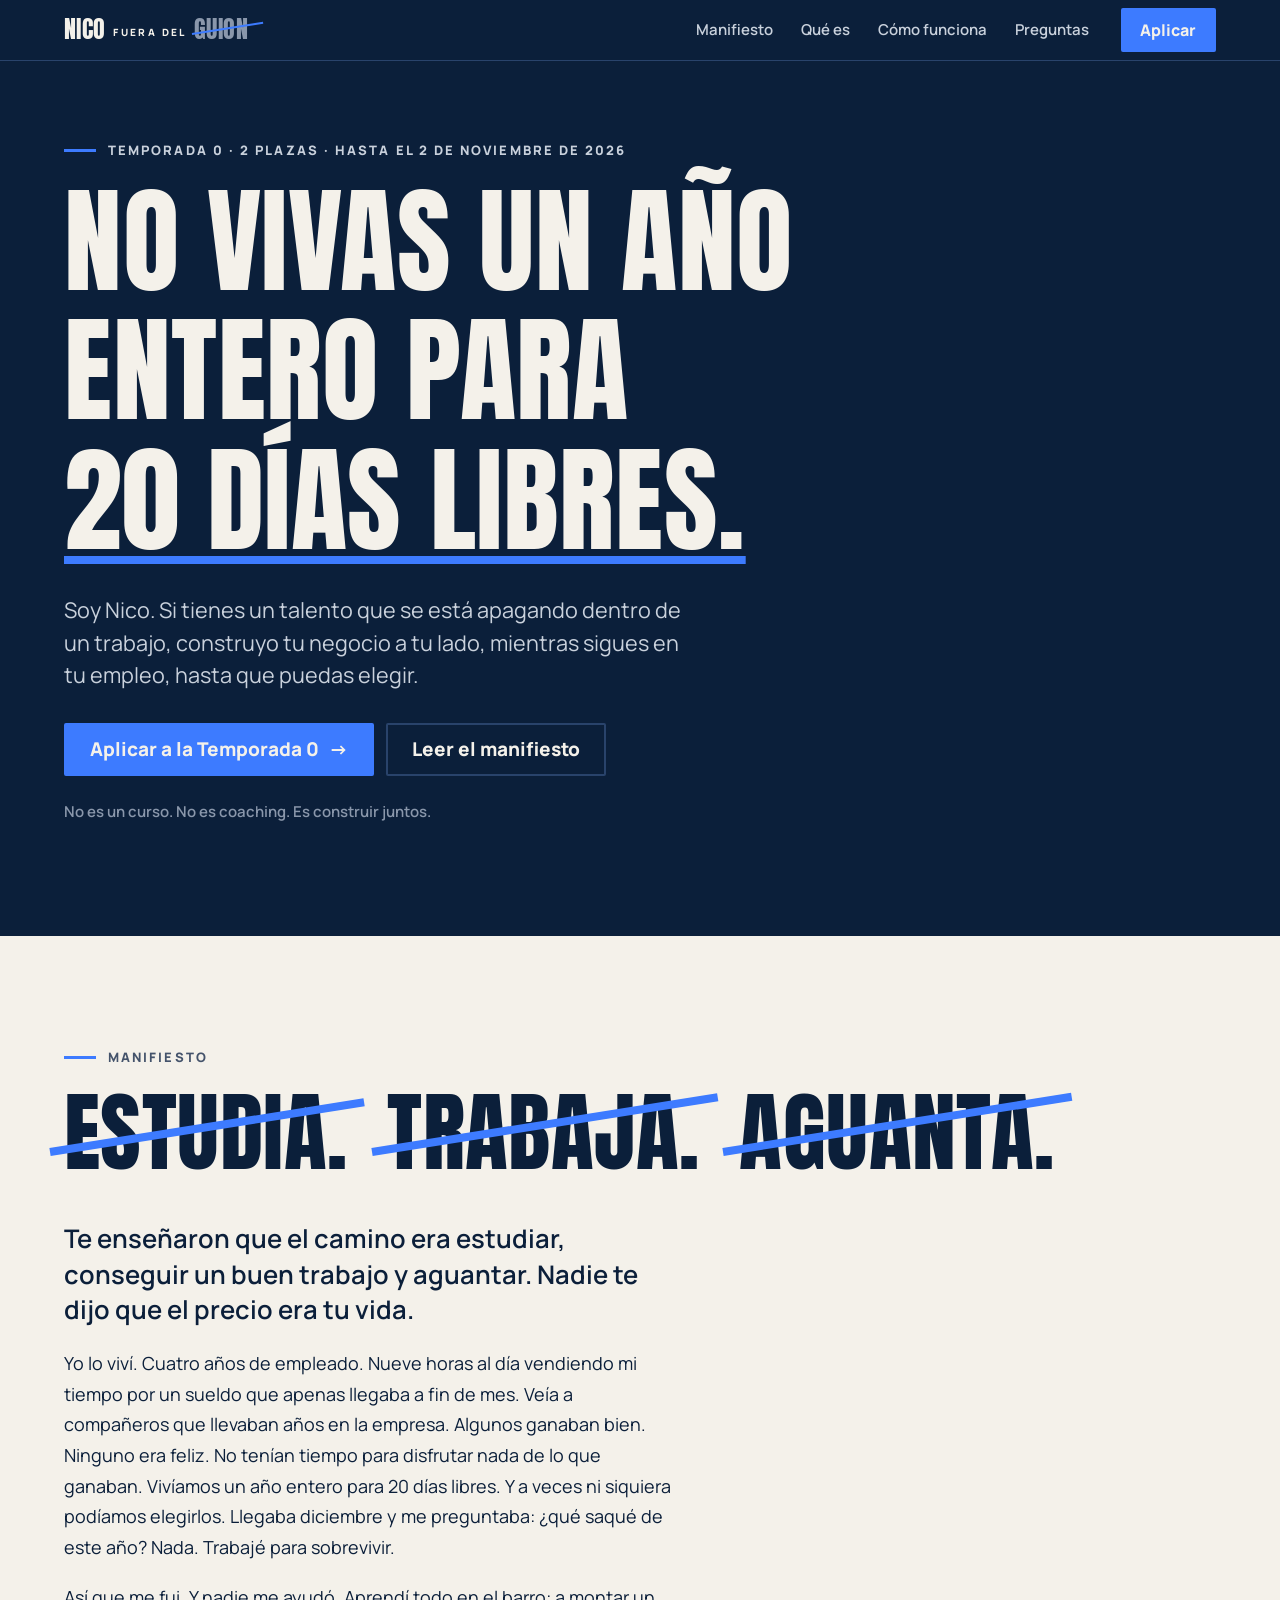
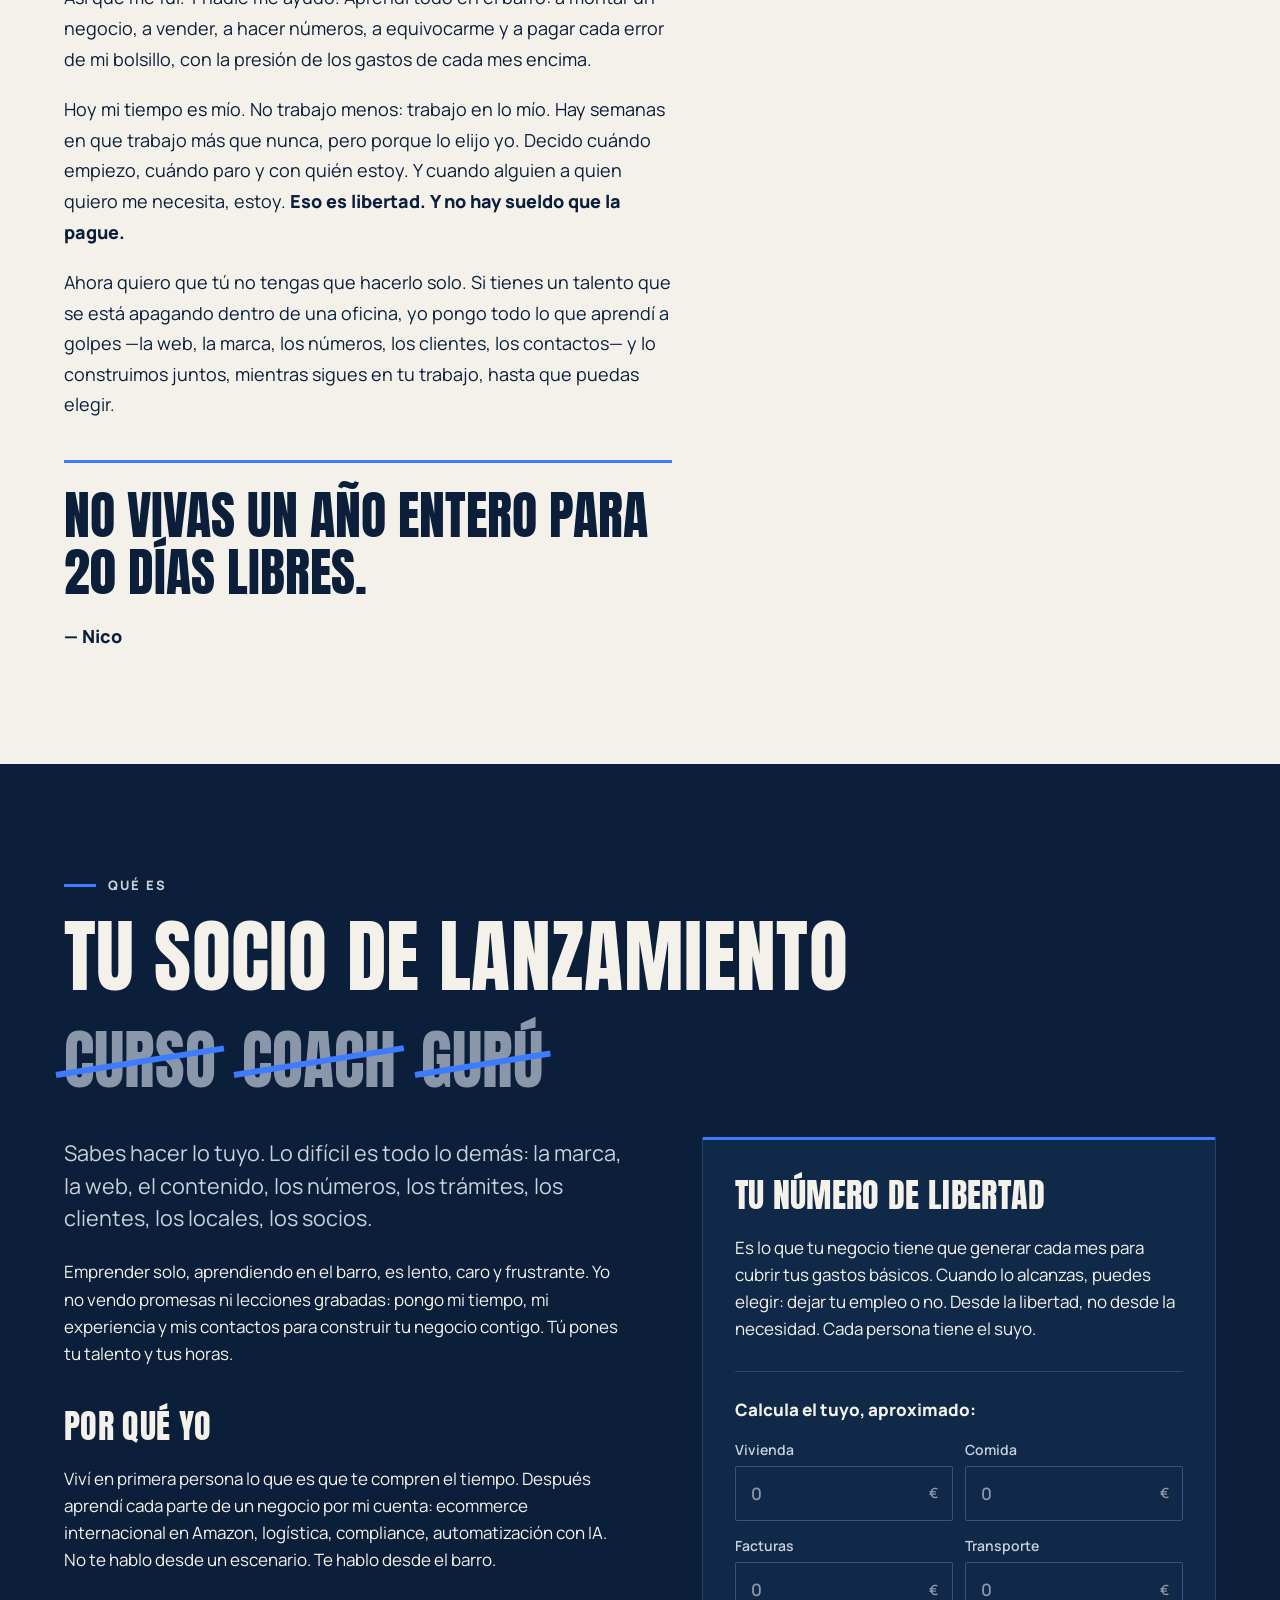
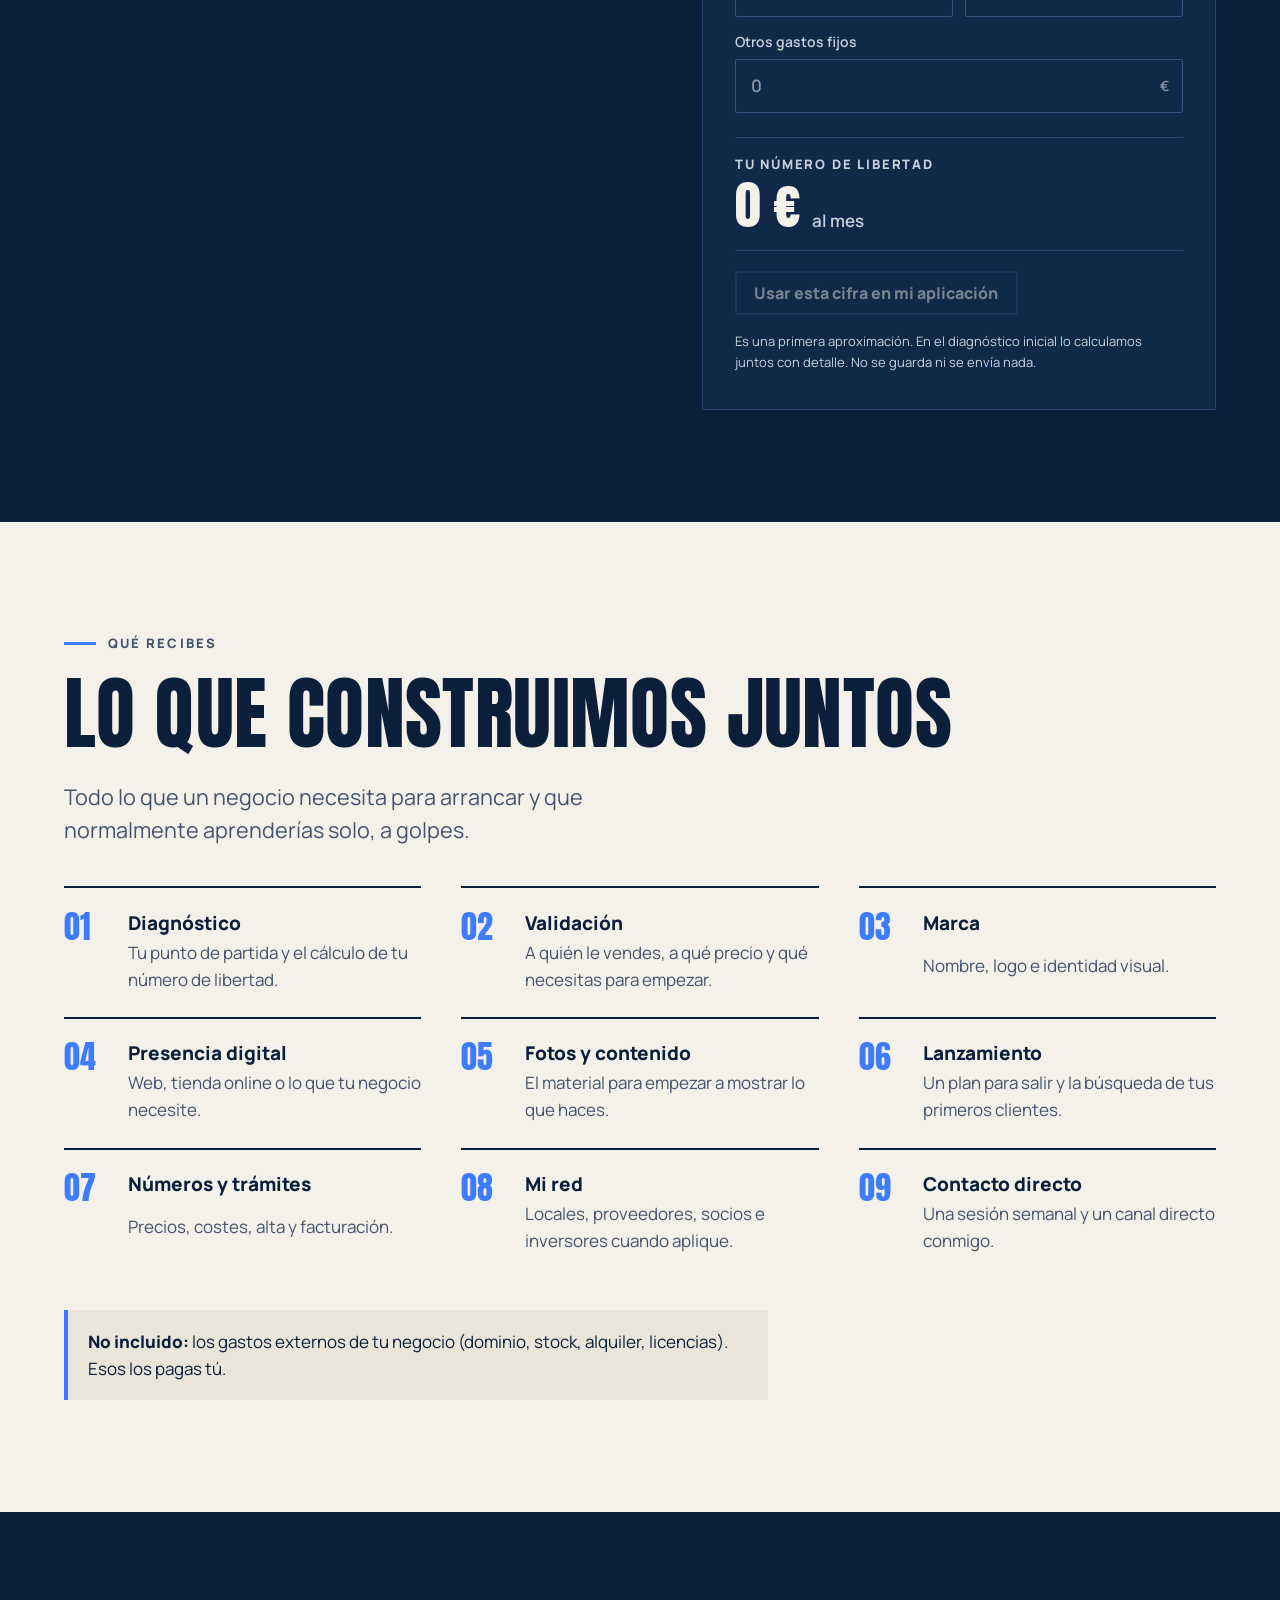
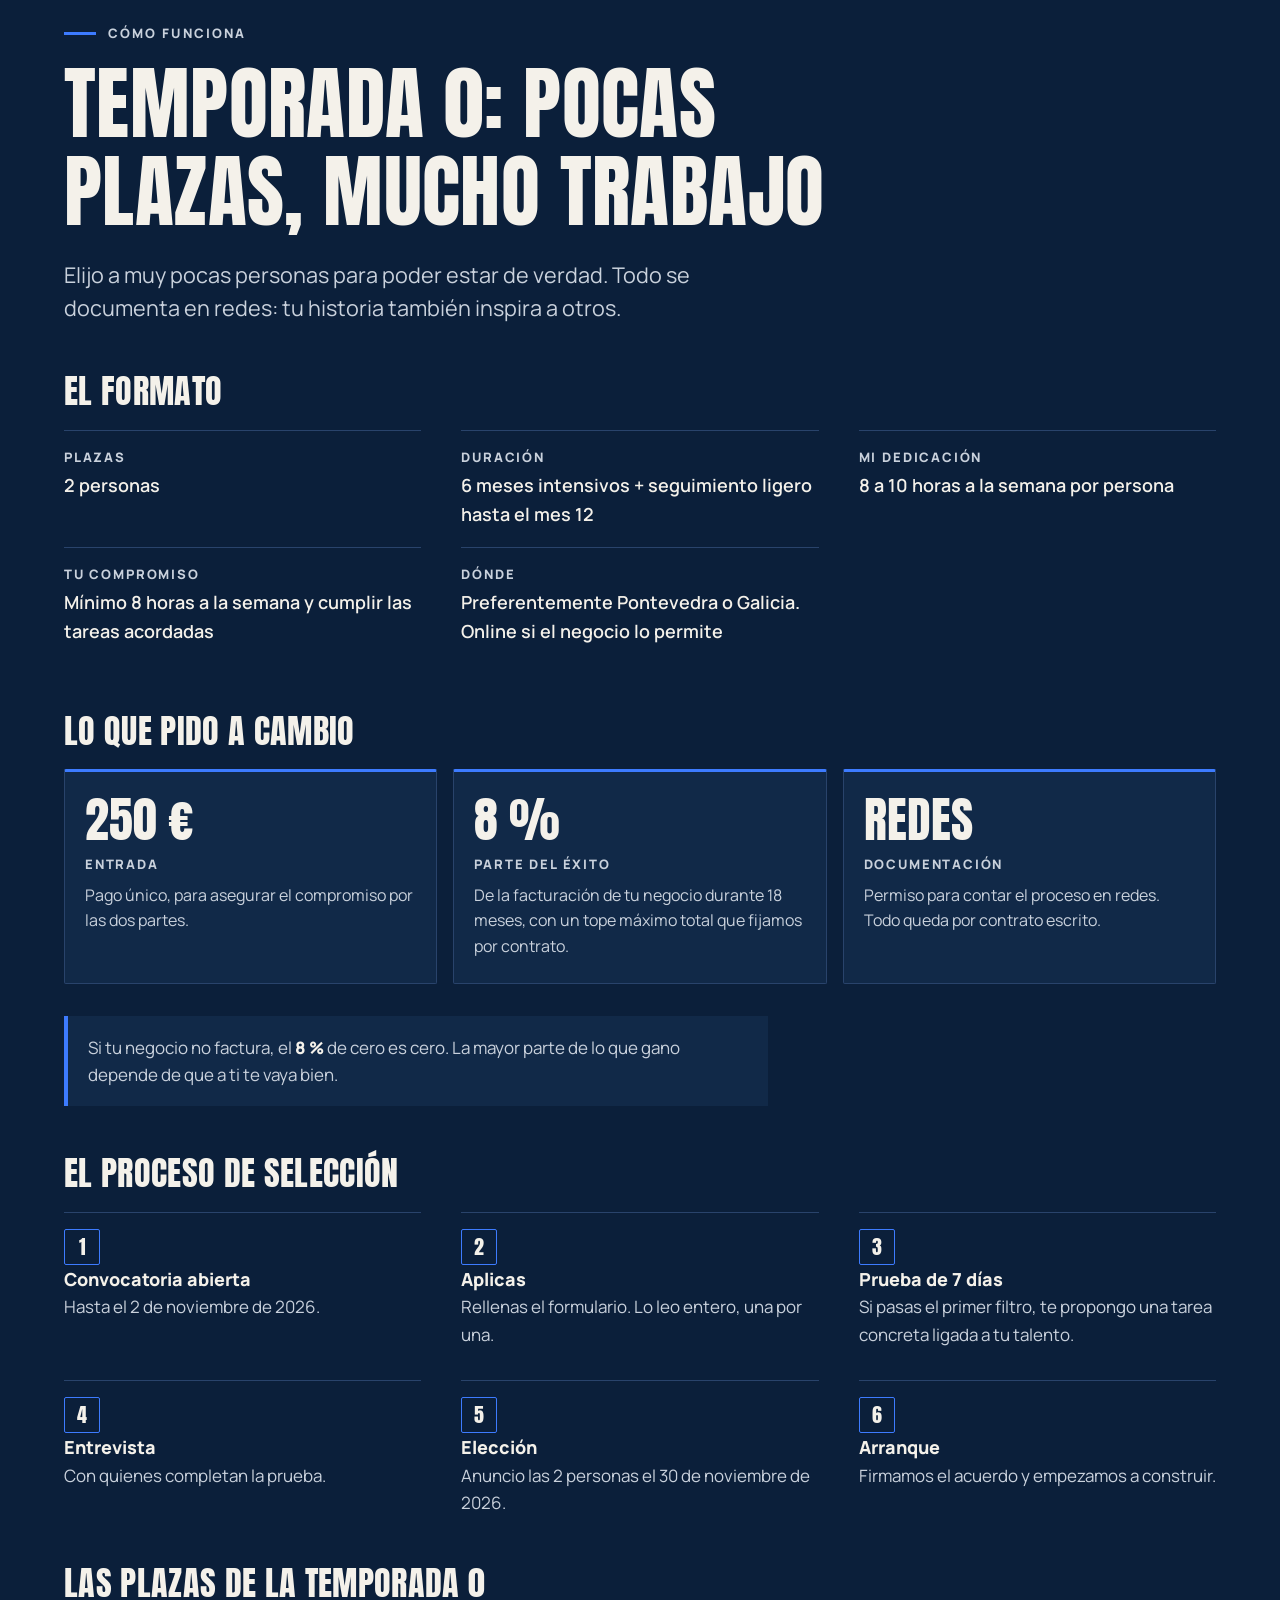
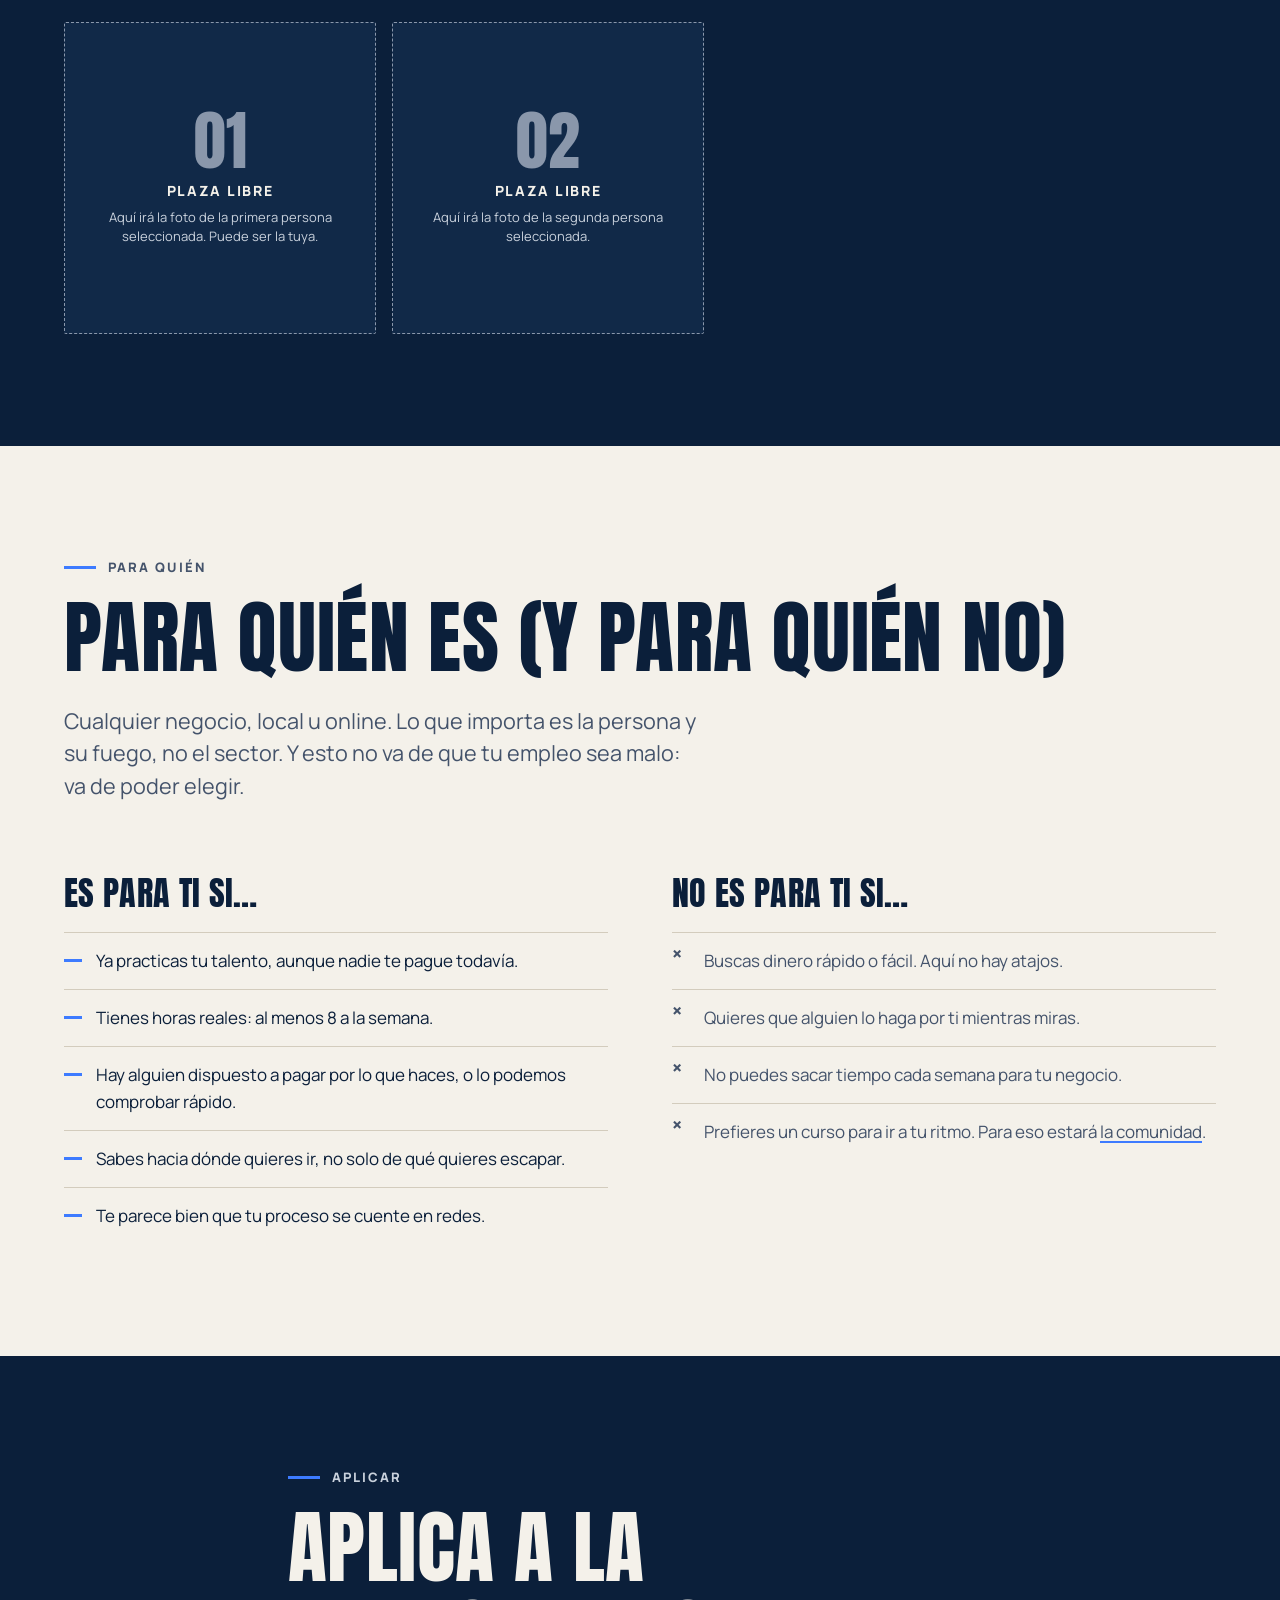
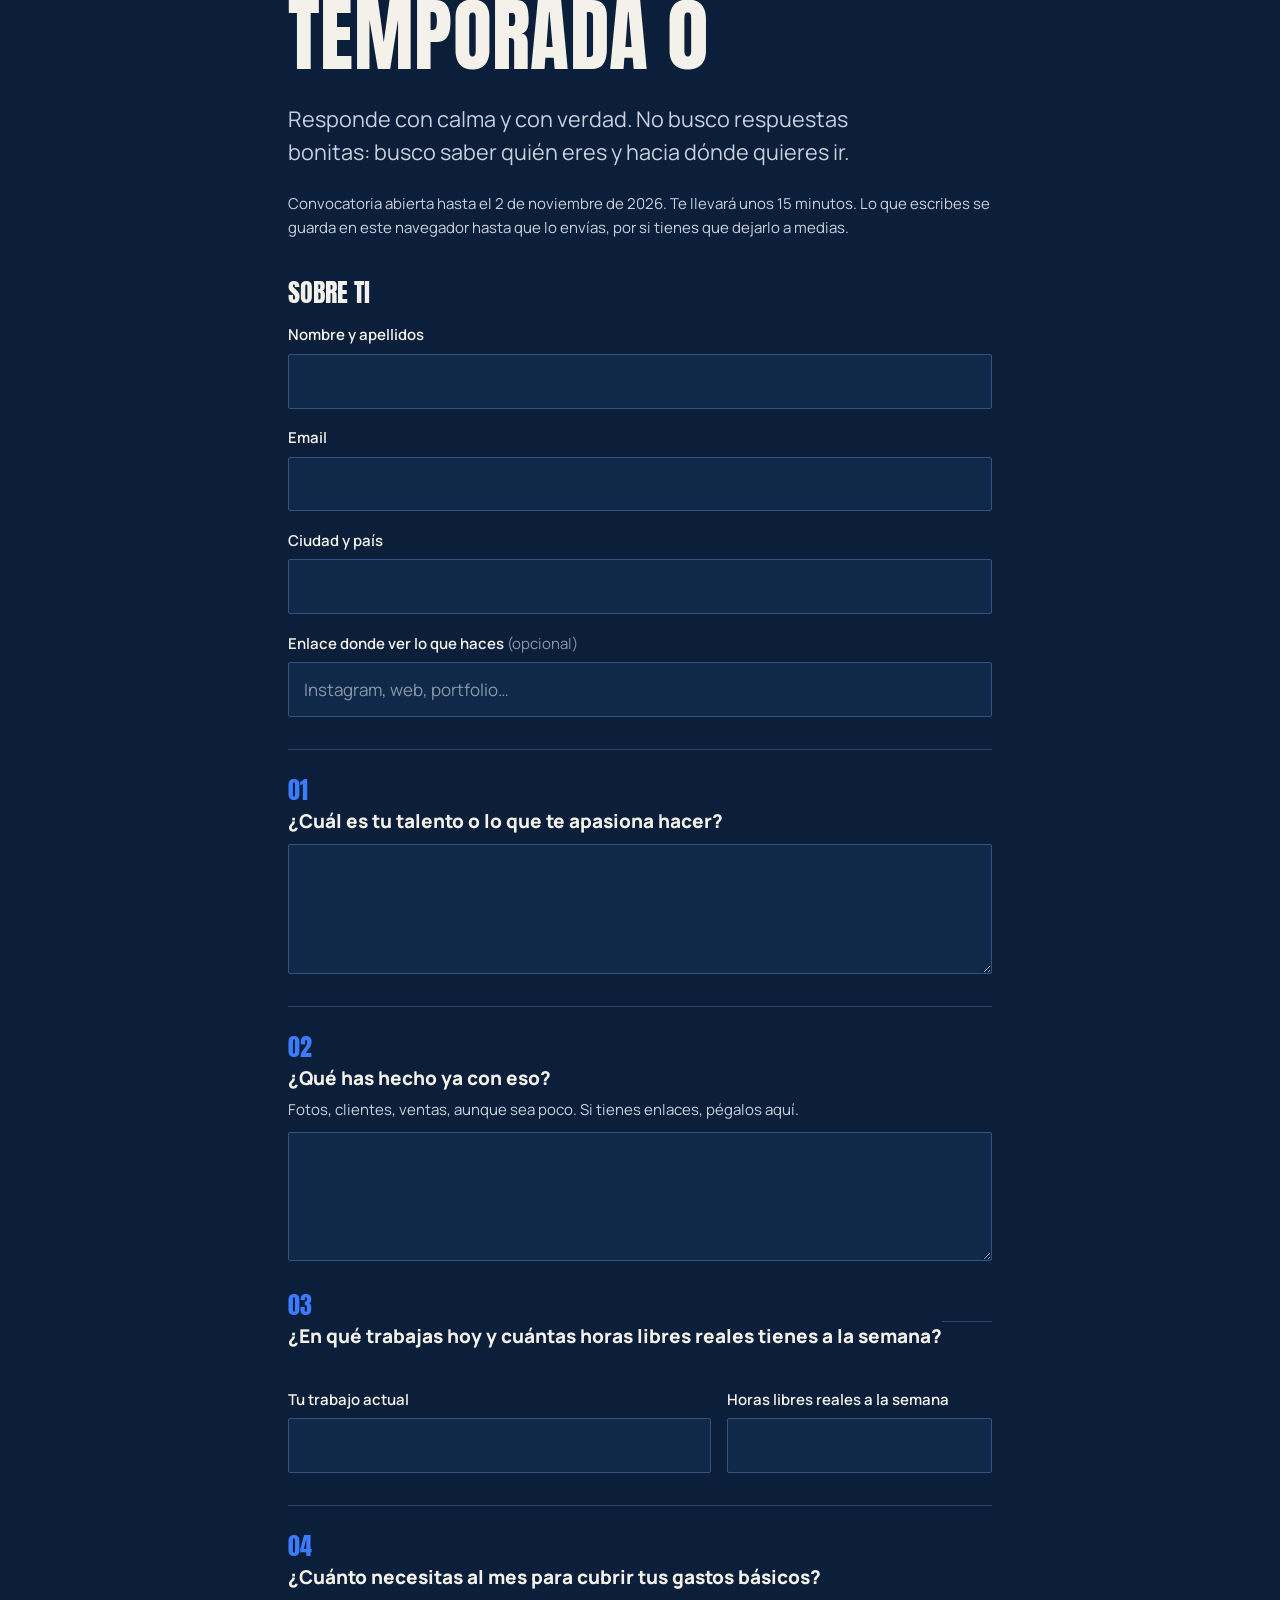
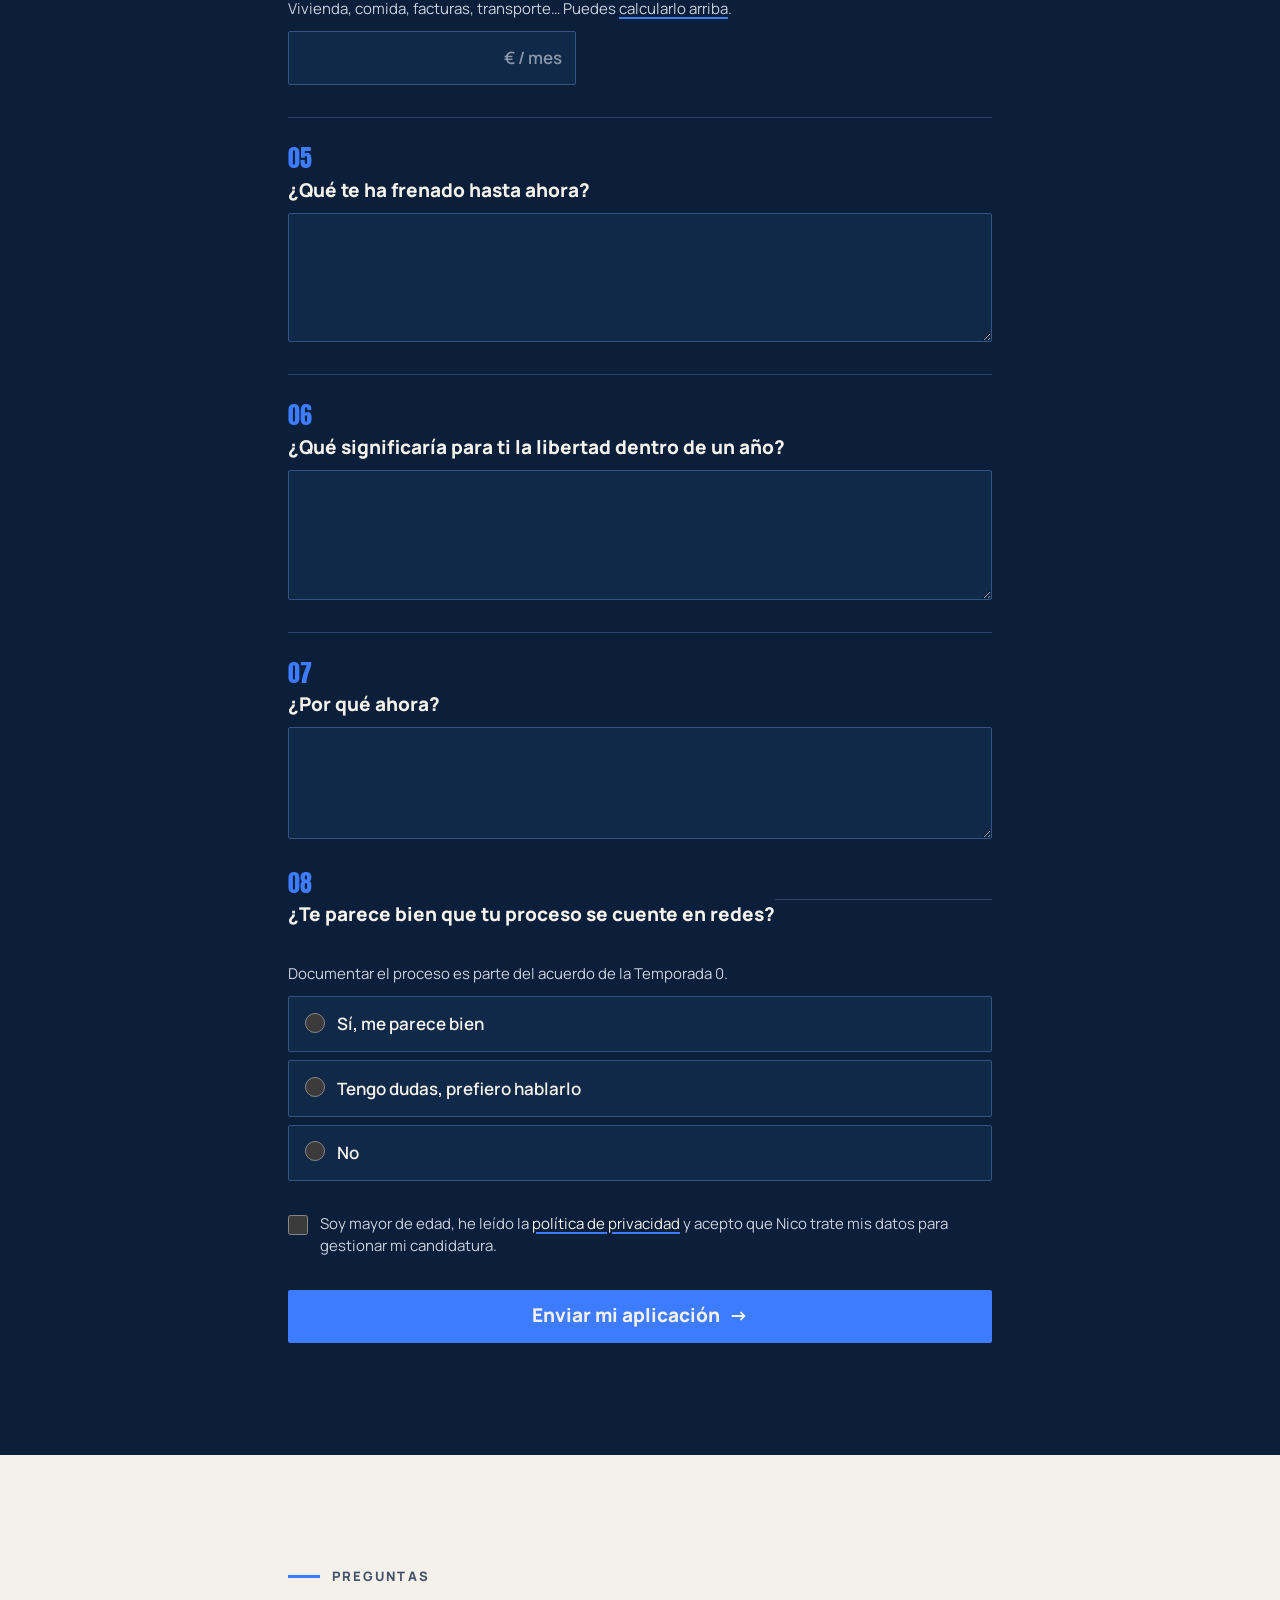
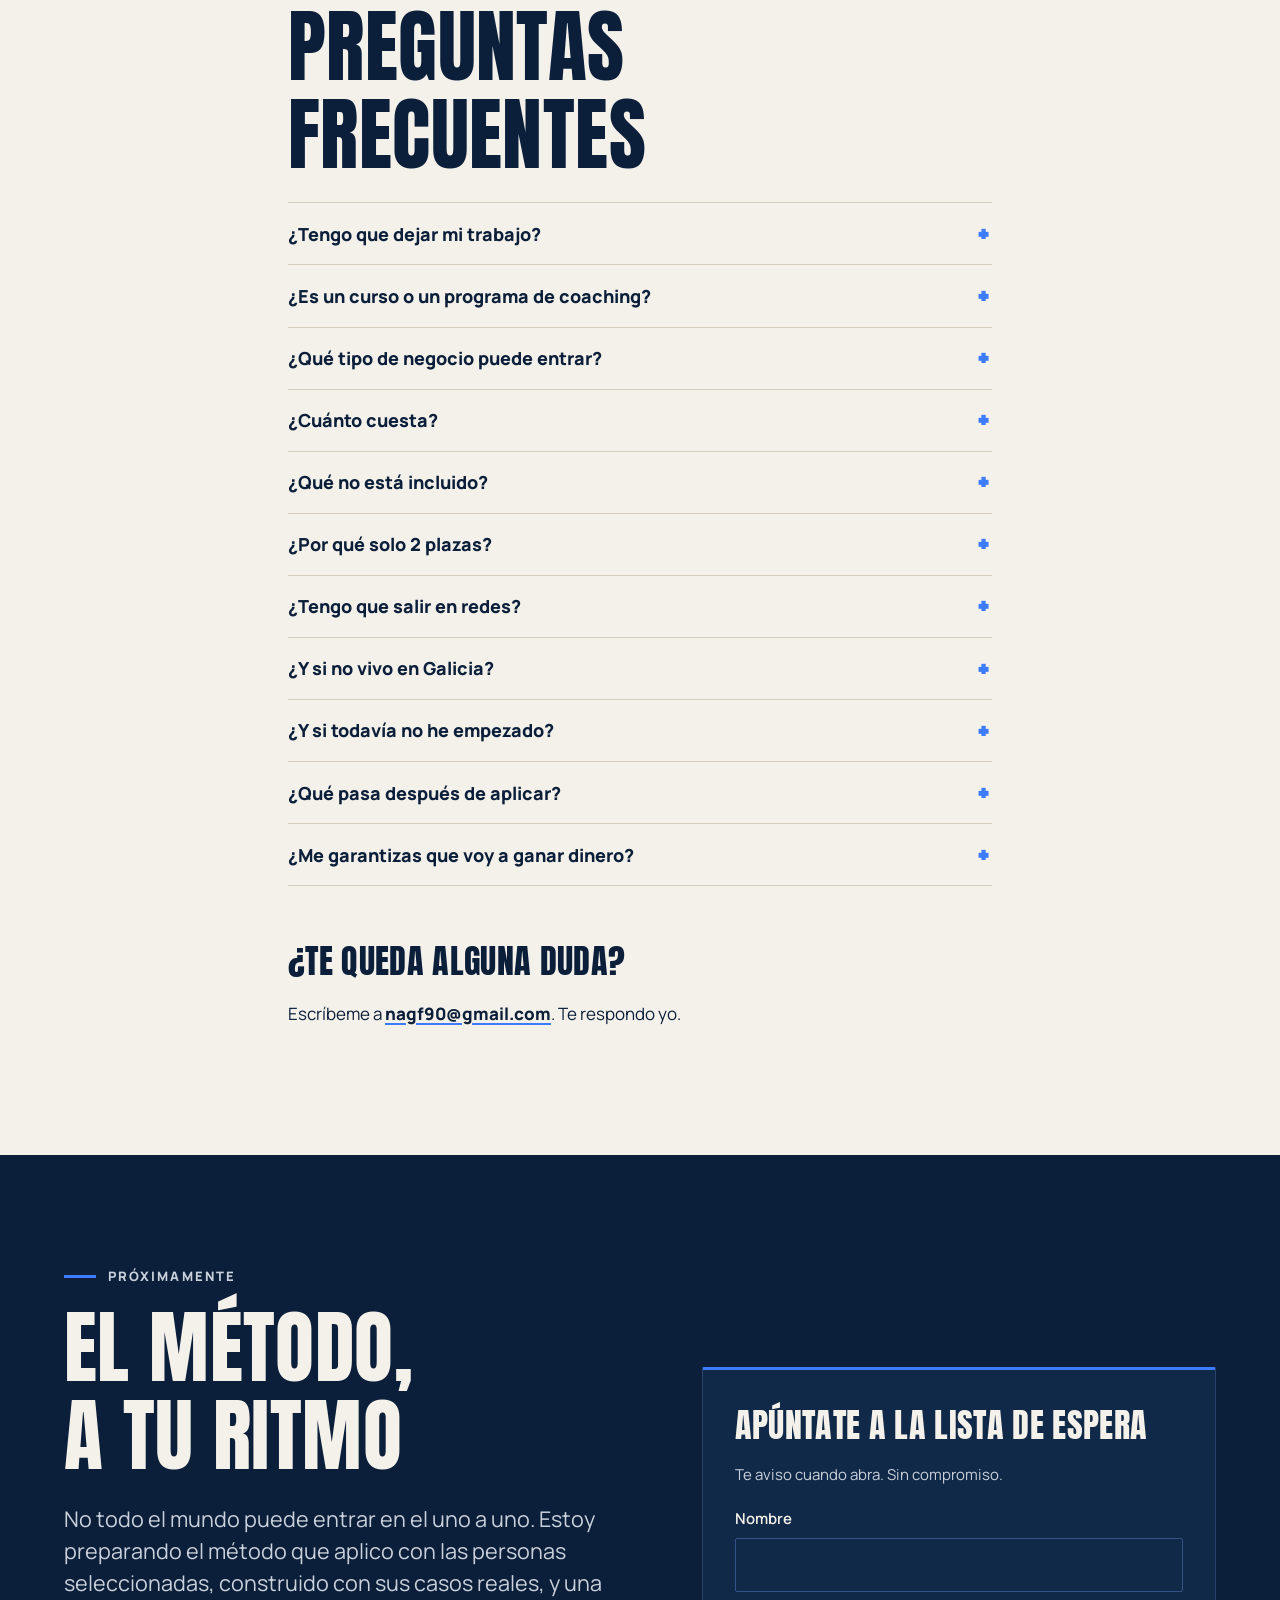
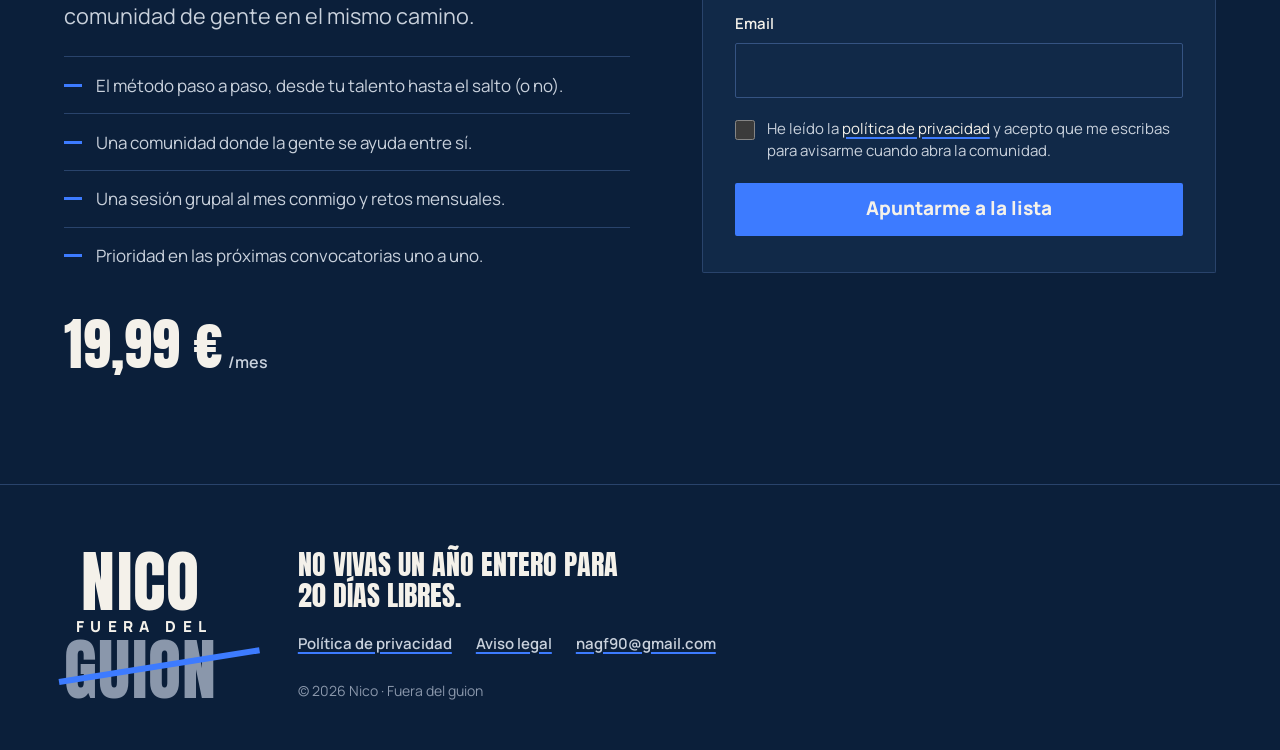
==== index.html @ 99eb14e3 "Landing de Nico · Fuera del guion (Temporada 0) Página única con manifiesto, convocatoria, formulari" ====
<!doctype html>
<html lang="es">
<head>
  <meta charset="utf-8">
  <meta name="viewport" content="width=device-width, initial-scale=1">
  <title>Nico · Fuera del guion — No vivas un año entero para 20 días libres</title>
  <meta name="description" content="Nico es el socio de lanzamiento de personas con talento atrapadas en un empleo: construye su negocio a su lado hasta que alcanzan su número de libertad. Temporada 0: convocatoria abierta.">
  <meta name="theme-color" content="#0B1F3A">

  <!-- Vista previa al compartir en redes. Cuando tengas una imagen (1200×630), súbela a img/ y descomenta la línea og:image. -->
  <meta property="og:type" content="website">
  <meta property="og:title" content="Nico · Fuera del guion">
  <meta property="og:description" content="No vivas un año entero para 20 días libres. Temporada 0: 2 plazas para construir tu negocio a mi lado.">
  <!-- <meta property="og:image" content="https://tudominio.com/img/compartir.jpg"> -->

  <link rel="icon" href="favicon.svg" type="image/svg+xml">
  <link rel="preconnect" href="https://fonts.googleapis.com">
  <link rel="preconnect" href="https://fonts.gstatic.com" crossorigin>
  <link href="https://fonts.googleapis.com/css2?family=Anton&family=Manrope:wght@400;600;800&display=swap" rel="stylesheet">
  <link rel="stylesheet" href="css/estilos.css">
  <script>document.documentElement.classList.add("js");</script>
</head>
<body>

<a class="saltar" href="#contenido">Saltar al contenido</a>

<!-- ================= CABECERA ================= -->
<header class="cabecera">
  <div class="contenedor cabecera__fila">
    <a href="#inicio" class="logo logo--linea" data-logo>
      <span class="logo__l1" data-cfg="logoLinea1" aria-hidden="true"></span>
      <span class="logo__l2" data-cfg="logoLinea2" aria-hidden="true"></span>
      <span class="logo__l3" aria-hidden="true"><span data-cfg="logoLinea3"></span></span>
    </a>
    <nav class="cabecera__nav" aria-label="Secciones">
      <a href="#manifiesto">Manifiesto</a>
      <a href="#que-es">Qué es</a>
      <a href="#como-funciona">Cómo funciona</a>
      <a href="#preguntas">Preguntas</a>
    </nav>
    <a class="boton boton--peque" href="#aplicar">Aplicar</a>
  </div>
</header>

<main id="contenido">

<!-- ================= 1 · PORTADA ================= -->
<section id="inicio" class="portada">
  <div class="contenedor portada__rejilla">
    <div class="portada__texto">
      <p class="etiqueta"><span data-cfg="temporada"></span> · <span data-cfg="plazas"></span> plazas · Hasta el <span data-cfg="fechaCierre"></span></p>
      <h1 class="portada__titulo">No vivas un año entero para <span class="subrayado">20 días libres.</span></h1>
      <p class="lead">Soy <span data-cfg="nombrePersona"></span>. Si tienes un talento que se está apagando dentro de un trabajo, construyo tu negocio a tu lado, mientras sigues en tu empleo, hasta que puedas elegir.</p>
      <div class="botones">
        <a class="boton" href="#aplicar"><span>Aplicar a la <span data-cfg="temporada"></span></span> <span aria-hidden="true">→</span></a>
        <a class="boton boton--secundario" href="#manifiesto">Leer el manifiesto</a>
      </div>
      <p class="portada__nota">No es un curso. No es coaching. Es construir juntos.</p>
    </div>

    <!-- HUECO FOTO: retrato de Nico. Ruta en config.js → retratoNico -->
    <figure class="hueco hueco--4x5 portada__foto" data-media="retratoNico" data-alt="Retrato de Nico">
      <div class="hueco__marcador">
        <svg class="hueco__icono" viewBox="0 0 24 24" aria-hidden="true"><path d="M4 7h3l2-2h6l2 2h3v12H4z"/><circle cx="12" cy="13" r="3.5"/></svg>
        <span class="hueco__titulo">Foto · Retrato de Nico</span>
        <span class="hueco__nota">Vertical 4:5. Luz natural, real, sin pose de anuncio.</span>
      </div>
    </figure>
  </div>
</section>

<!-- ================= 2 · MANIFIESTO ================= -->
<section id="manifiesto" class="seccion seccion--hueso">
  <div class="contenedor">
    <p class="etiqueta">Manifiesto</p>
    <h2 class="titular guion">
      <span class="sr-only">El guion que te dieron:</span>
      <span class="tachado">Estudia.</span>
      <span class="tachado">Trabaja.</span>
      <span class="tachado">Aguanta.</span>
    </h2>

    <div class="manifiesto">
      <div class="manifiesto__medios">
        <!-- HUECO VÍDEO: vídeo del manifiesto. Enlace en config.js → videoManifiesto -->
        <figure class="hueco hueco--16x9" data-media="videoManifiesto" data-alt="Vídeo del manifiesto de Nico">
          <div class="hueco__marcador">
            <svg class="hueco__icono" viewBox="0 0 24 24" aria-hidden="true"><circle cx="12" cy="12" r="9"/><path d="M10 8.5v7l6-3.5z"/></svg>
            <span class="hueco__titulo">Vídeo · El manifiesto</span>
            <span class="hueco__nota">Horizontal 16:9. Voz en off sobre imágenes de tu día, o formato entrevista.</span>
          </div>
        </figure>
        <!-- HUECO FOTO: Nico trabajando. Ruta en config.js → fotoNicoTrabajando -->
        <figure class="hueco hueco--4x5 manifiesto__foto" data-media="fotoNicoTrabajando" data-alt="Nico trabajando">
          <div class="hueco__marcador">
            <svg class="hueco__icono" viewBox="0 0 24 24" aria-hidden="true"><path d="M4 7h3l2-2h6l2 2h3v12H4z"/><circle cx="12" cy="13" r="3.5"/></svg>
            <span class="hueco__titulo">Foto · Nico trabajando</span>
            <span class="hueco__nota">Vertical 4:5. Un momento real de tu día.</span>
          </div>
        </figure>
      </div>

      <div class="manifiesto__texto">
        <p class="manifiesto__entrada">Te enseñaron que el camino era estudiar, conseguir un buen trabajo y aguantar. Nadie te dijo que el precio era tu vida.</p>
        <p>Yo lo viví. Cuatro años de empleado. Nueve horas al día vendiendo mi tiempo por un sueldo que apenas llegaba a fin de mes. Veía a compañeros que llevaban años en la empresa. Algunos ganaban bien. Ninguno era feliz. No tenían tiempo para disfrutar nada de lo que ganaban. Vivíamos un año entero para 20 días libres. Y a veces ni siquiera podíamos elegirlos. Llegaba diciembre y me preguntaba: ¿qué saqué de este año? Nada. Trabajé para sobrevivir.</p>
        <p>Así que me fui. Y nadie me ayudó. Aprendí todo en el barro: a montar un negocio, a vender, a hacer números, a equivocarme y a pagar cada error de mi bolsillo, con la presión de los gastos de cada mes encima.</p>
        <p>Hoy mi tiempo es mío. No trabajo menos: trabajo en lo mío. Hay semanas en que trabajo más que nunca, pero porque lo elijo yo. Decido cuándo empiezo, cuándo paro y con quién estoy. Y cuando alguien a quien quiero me necesita, estoy. <strong>Eso es libertad. Y no hay sueldo que la pague.</strong></p>
        <!-- Línea opcional, SOLO con permiso de tu pareja. Para activarla, quita los símbolos de comentario:
        <p>Ya lo hice con la persona más cercana a mí: hoy su negocio es rentable.</p>
        -->
        <p>Ahora quiero que tú no tengas que hacerlo solo. Si tienes un talento que se está apagando dentro de una oficina, yo pongo todo lo que aprendí a golpes —la web, la marca, los números, los clientes, los contactos— y lo construimos juntos, mientras sigues en tu trabajo, hasta que puedas elegir.</p>
        <p class="manifiesto__cierre">No vivas un año entero para 20 días libres.</p>
        <p class="manifiesto__firma">— <span data-cfg="nombrePersona"></span></p>
      </div>
    </div>
  </div>
</section>

<!-- ================= 3 · QUÉ ES ================= -->
<section id="que-es" class="seccion">
  <div class="contenedor">
    <p class="etiqueta">Qué es</p>
    <h2 class="titular">Tu socio de lanzamiento</h2>

    <p class="sr-only">No es un curso, ni un coach, ni un gurú.</p>
    <ul class="no-soy" aria-hidden="true">
      <li><span class="tachado">Curso</span></li>
      <li><span class="tachado">Coach</span></li>
      <li><span class="tachado">Gurú</span></li>
    </ul>

    <div class="dos-columnas">
      <div class="texto-largo">
        <p class="lead">Sabes hacer lo tuyo. Lo difícil es todo lo demás: la marca, la web, el contenido, los números, los trámites, los clientes, los locales, los socios.</p>
        <p>Emprender solo, aprendiendo en el barro, es lento, caro y frustrante. Yo no vendo promesas ni lecciones grabadas: pongo mi tiempo, mi experiencia y mis contactos para construir tu negocio contigo. Tú pones tu talento y tus horas.</p>

        <h3 class="subtitulo">Por qué yo</h3>
        <p>Viví en primera persona lo que es que te compren el tiempo. Después aprendí cada parte de un negocio por mi cuenta: ecommerce internacional en Amazon, logística, compliance, automatización con IA. No te hablo desde un escenario. Te hablo desde el barro.</p>
      </div>

      <div class="tarjeta" id="numero-libertad">
        <h3 class="subtitulo">Tu número de libertad</h3>
        <p>Es lo que tu negocio tiene que generar cada mes para cubrir tus gastos básicos. Cuando lo alcanzas, puedes elegir: dejar tu empleo o no. Desde la libertad, no desde la necesidad. Cada persona tiene el suyo.</p>

        <form class="calculadora" id="calculadora" aria-label="Calcula tu número de libertad aproximado">
          <p class="calculadora__titulo">Calcula el tuyo, aproximado:</p>
          <div class="calculadora__campos">
            <label>Vivienda <span class="campo-euro"><input type="number" inputmode="numeric" min="0" step="10" placeholder="0" name="vivienda"><span>€</span></span></label>
            <label>Comida <span class="campo-euro"><input type="number" inputmode="numeric" min="0" step="10" placeholder="0" name="comida"><span>€</span></span></label>
            <label>Facturas <span class="campo-euro"><input type="number" inputmode="numeric" min="0" step="10" placeholder="0" name="facturas"><span>€</span></span></label>
            <label>Transporte <span class="campo-euro"><input type="number" inputmode="numeric" min="0" step="10" placeholder="0" name="transporte"><span>€</span></span></label>
            <label class="calculadora__ancho">Otros gastos fijos <span class="campo-euro"><input type="number" inputmode="numeric" min="0" step="10" placeholder="0" name="otros"><span>€</span></span></label>
          </div>
          <p class="calculadora__resultado">
            <span>Tu número de libertad</span>
            <output id="calculadora-total" for="calculadora" aria-live="polite">0 €</output>
            <span class="calculadora__mes">al mes</span>
          </p>
          <button type="button" class="boton boton--secundario boton--peque" id="usar-numero" disabled>Usar esta cifra en mi aplicación</button>
          <p class="nota">Es una primera aproximación. En el diagnóstico inicial lo calculamos juntos con detalle. No se guarda ni se envía nada.</p>
        </form>
      </div>
    </div>
  </div>
</section>

<!-- ================= 4 · QUÉ RECIBES ================= -->
<section id="que-recibes" class="seccion seccion--hueso">
  <div class="contenedor">
    <p class="etiqueta">Qué recibes</p>
    <h2 class="titular">Lo que construimos juntos</h2>
    <p class="lead">Todo lo que un negocio necesita para arrancar y que normalmente aprenderías solo, a golpes.</p>

    <ol class="entregables">
      <li><span class="entregables__num">01</span><h3>Diagnóstico</h3><p>Tu punto de partida y el cálculo de tu número de libertad.</p></li>
      <li><span class="entregables__num">02</span><h3>Validación</h3><p>A quién le vendes, a qué precio y qué necesitas para empezar.</p></li>
      <li><span class="entregables__num">03</span><h3>Marca</h3><p>Nombre, logo e identidad visual.</p></li>
      <li><span class="entregables__num">04</span><h3>Presencia digital</h3><p>Web, tienda online o lo que tu negocio necesite.</p></li>
      <li><span class="entregables__num">05</span><h3>Fotos y contenido</h3><p>El material para empezar a mostrar lo que haces.</p></li>
      <li><span class="entregables__num">06</span><h3>Lanzamiento</h3><p>Un plan para salir y la búsqueda de tus primeros clientes.</p></li>
      <li><span class="entregables__num">07</span><h3>Números y trámites</h3><p>Precios, costes, alta y facturación.</p></li>
      <li><span class="entregables__num">08</span><h3>Mi red</h3><p>Locales, proveedores, socios e inversores cuando aplique.</p></li>
      <li><span class="entregables__num">09</span><h3>Contacto directo</h3><p>Una sesión semanal y un canal directo conmigo.</p></li>
    </ol>

    <p class="aviso"><strong>No incluido:</strong> los gastos externos de tu negocio (dominio, stock, alquiler, licencias). Esos los pagas tú.</p>
  </div>
</section>

<!-- ================= 5 · CÓMO FUNCIONA ================= -->
<section id="como-funciona" class="seccion">
  <div class="contenedor">
    <p class="etiqueta">Cómo funciona</p>
    <h2 class="titular"><span data-cfg="temporada"></span>: pocas plazas, mucho trabajo</h2>
    <p class="lead">Elijo a muy pocas personas para poder estar de verdad. Todo se documenta en redes: tu historia también inspira a otros.</p>

    <h3 class="subtitulo">El formato</h3>
    <dl class="formato">
      <div><dt>Plazas</dt><dd><span data-cfg="plazas"></span> personas</dd></div>
      <div><dt>Duración</dt><dd data-cfg="duracion"></dd></div>
      <div><dt>Mi dedicación</dt><dd data-cfg="dedicacionNico"></dd></div>
      <div><dt>Tu compromiso</dt><dd data-cfg="compromiso"></dd></div>
      <div><dt>Dónde</dt><dd data-cfg="ubicacion"></dd></div>
    </dl>

    <h3 class="subtitulo">Lo que pido a cambio</h3>
    <ul class="condiciones">
      <li>
        <span class="condiciones__cifra" data-cfg="entrada"></span>
        <span class="condiciones__titulo">Entrada</span>
        <p>Pago único, para asegurar el compromiso por las dos partes.</p>
      </li>
      <li>
        <span class="condiciones__cifra" data-cfg="porcentaje"></span>
        <span class="condiciones__titulo">Parte del éxito</span>
        <p>De la facturación de tu negocio durante <span data-cfg="mesesPorcentaje"></span>, <span data-cfg="tope"></span>.</p>
      </li>
      <li>
        <span class="condiciones__cifra">Redes</span>
        <span class="condiciones__titulo">Documentación</span>
        <p>Permiso para contar el proceso en redes. Todo queda por contrato escrito.</p>
      </li>
    </ul>
    <p class="aviso aviso--oscuro">Si tu negocio no factura, el <span data-cfg="porcentaje"></span> de cero es cero. La mayor parte de lo que gano depende de que a ti te vaya bien.</p>

    <h3 class="subtitulo">El proceso de selección</h3>
    <ol class="pasos">
      <li><h4>Convocatoria abierta</h4><p>Hasta el <span data-cfg="fechaCierre"></span>.</p></li>
      <li><h4>Aplicas</h4><p>Rellenas el formulario. Lo leo entero, una por una.</p></li>
      <li><h4>Prueba de 7 días</h4><p>Si pasas el primer filtro, te propongo una tarea concreta ligada a tu talento.</p></li>
      <li><h4>Entrevista</h4><p>Con quienes completan la prueba.</p></li>
      <li><h4>Elección</h4><p>Anuncio las <span data-cfg="plazas"></span> personas el <span data-cfg="fechaAnuncio"></span>.</p></li>
      <li><h4>Arranque</h4><p>Firmamos el acuerdo y empezamos a construir.</p></li>
    </ol>

    <h3 class="subtitulo">Las plazas de la <span data-cfg="temporada"></span></h3>
    <div class="plazas">
      <!-- HUECO FOTO: persona seleccionada 1. Ruta en config.js → fotoPlaza1 -->
      <figure class="hueco hueco--1x1" data-siempre data-media="fotoPlaza1" data-alt="Primera persona seleccionada de la Temporada 0">
        <div class="hueco__marcador">
          <span class="hueco__grande">01</span>
          <span class="hueco__titulo">Plaza libre</span>
          <span class="hueco__nota">Aquí irá la foto de la primera persona seleccionada. Puede ser la tuya.</span>
        </div>
      </figure>
      <!-- HUECO FOTO: persona seleccionada 2. Ruta en config.js → fotoPlaza2 -->
      <figure class="hueco hueco--1x1" data-siempre data-media="fotoPlaza2" data-alt="Segunda persona seleccionada de la Temporada 0">
        <div class="hueco__marcador">
          <span class="hueco__grande">02</span>
          <span class="hueco__titulo">Plaza libre</span>
          <span class="hueco__nota">Aquí irá la foto de la segunda persona seleccionada.</span>
        </div>
      </figure>
    </div>
  </div>
</section>

<!-- ================= 6 · PARA QUIÉN ================= -->
<section id="para-quien" class="seccion seccion--hueso">
  <div class="contenedor">
    <p class="etiqueta">Para quién</p>
    <h2 class="titular">Para quién es (y para quién no)</h2>
    <p class="lead">Cualquier negocio, local u online. Lo que importa es la persona y su fuego, no el sector. Y esto no va de que tu empleo sea malo: va de poder elegir.</p>

    <div class="para-quien">
      <div>
        <h3 class="subtitulo">Es para ti si…</h3>
        <ul class="lista lista--si">
          <li>Ya practicas tu talento, aunque nadie te pague todavía.</li>
          <li>Tienes horas reales: al menos 8 a la semana.</li>
          <li>Hay alguien dispuesto a pagar por lo que haces, o lo podemos comprobar rápido.</li>
          <li>Sabes hacia dónde quieres ir, no solo de qué quieres escapar.</li>
          <li>Te parece bien que tu proceso se cuente en redes.</li>
        </ul>
      </div>
      <div>
        <h3 class="subtitulo">No es para ti si…</h3>
        <ul class="lista lista--no">
          <li>Buscas dinero rápido o fácil. Aquí no hay atajos.</li>
          <li>Quieres que alguien lo haga por ti mientras miras.</li>
          <li>No puedes sacar tiempo cada semana para tu negocio.</li>
          <li>Prefieres un curso para ir a tu ritmo. Para eso estará <a href="#comunidad">la comunidad</a>.</li>
        </ul>
      </div>
    </div>
  </div>
</section>

<!-- ================= 7 · FORMULARIO DE APLICACIÓN ================= -->
<section id="aplicar" class="seccion">
  <div class="contenedor contenedor--estrecho">
    <p class="etiqueta">Aplicar</p>
    <h2 class="titular">Aplica a la <span data-cfg="temporada"></span></h2>
    <p class="lead">Responde con calma y con verdad. No busco respuestas bonitas: busco saber quién eres y hacia dónde quieres ir.</p>
    <p class="nota">Convocatoria abierta hasta el <span data-cfg="fechaCierre"></span>. Te llevará unos 15 minutos. Lo que escribes se guarda en este navegador hasta que lo envías, por si tienes que dejarlo a medias.</p>

    <form id="form-aplicacion" class="formulario" data-asunto="Nueva aplicación · Temporada 0">
      <input type="checkbox" name="botcheck" class="trampa" tabindex="-1" autocomplete="off" aria-hidden="true">

      <fieldset class="bloque">
        <legend class="bloque__titulo">Sobre ti</legend>
        <div class="campo">
          <label for="a-nombre">Nombre y apellidos</label>
          <input id="a-nombre" name="Nombre" type="text" autocomplete="name" required>
        </div>
        <div class="campo">
          <label for="a-email">Email</label>
          <input id="a-email" name="email" type="email" autocomplete="email" required>
        </div>
        <div class="campo">
          <label for="a-ciudad">Ciudad y país</label>
          <input id="a-ciudad" name="Ciudad y país" type="text" autocomplete="address-level2" required>
        </div>
        <div class="campo">
          <label for="a-enlace">Enlace donde ver lo que haces <span class="opcional">(opcional)</span></label>
          <input id="a-enlace" name="Enlace" type="text" inputmode="url" placeholder="Instagram, web, portfolio…">
        </div>
      </fieldset>

      <div class="pregunta">
        <label for="p1"><span class="pregunta__num">01</span>¿Cuál es tu talento o lo que te apasiona hacer?</label>
        <textarea id="p1" name="1. Talento o pasión" rows="4" required></textarea>
      </div>

      <div class="pregunta">
        <label for="p2"><span class="pregunta__num">02</span>¿Qué has hecho ya con eso?</label>
        <p class="ayuda" id="p2-ayuda">Fotos, clientes, ventas, aunque sea poco. Si tienes enlaces, pégalos aquí.</p>
        <textarea id="p2" name="2. Lo que ya ha hecho" rows="4" aria-describedby="p2-ayuda" required></textarea>
      </div>

      <fieldset class="pregunta">
        <legend><span class="pregunta__num">03</span>¿En qué trabajas hoy y cuántas horas libres reales tienes a la semana?</legend>
        <div class="pregunta__doble">
          <div class="campo">
            <label for="p3a">Tu trabajo actual</label>
            <input id="p3a" name="3a. Trabajo actual" type="text" required>
          </div>
          <div class="campo">
            <label for="p3b">Horas libres reales a la semana</label>
            <input id="p3b" name="3b. Horas libres a la semana" type="number" inputmode="numeric" min="0" max="168" required>
          </div>
        </div>
      </fieldset>

      <div class="pregunta">
        <label for="p4"><span class="pregunta__num">04</span>¿Cuánto necesitas al mes para cubrir tus gastos básicos?</label>
        <p class="ayuda" id="p4-ayuda">Vivienda, comida, facturas, transporte… Puedes <a href="#numero-libertad">calcularlo arriba</a>.</p>
        <span class="campo-euro campo-euro--grande">
          <input id="p4" name="4. Gastos básicos al mes (€)" type="number" inputmode="numeric" min="0" step="1" aria-describedby="p4-ayuda" required>
          <span>€ / mes</span>
        </span>
      </div>

      <div class="pregunta">
        <label for="p5"><span class="pregunta__num">05</span>¿Qué te ha frenado hasta ahora?</label>
        <textarea id="p5" name="5. Qué le ha frenado" rows="4" required></textarea>
      </div>

      <div class="pregunta">
        <label for="p6"><span class="pregunta__num">06</span>¿Qué significaría para ti la libertad dentro de un año?</label>
        <textarea id="p6" name="6. La libertad dentro de un año" rows="4" required></textarea>
      </div>

      <div class="pregunta">
        <label for="p7"><span class="pregunta__num">07</span>¿Por qué ahora?</label>
        <textarea id="p7" name="7. Por qué ahora" rows="3" required></textarea>
      </div>

      <fieldset class="pregunta">
        <legend><span class="pregunta__num">08</span>¿Te parece bien que tu proceso se cuente en redes?</legend>
        <p class="ayuda">Documentar el proceso es parte del acuerdo de la <span data-cfg="temporada"></span>.</p>
        <div class="opciones">
          <label class="opcion"><input type="radio" name="8. Contar el proceso en redes" value="Sí, me parece bien" required> Sí, me parece bien</label>
          <label class="opcion"><input type="radio" name="8. Contar el proceso en redes" value="Tengo dudas, prefiero hablarlo"> Tengo dudas, prefiero hablarlo</label>
          <label class="opcion"><input type="radio" name="8. Contar el proceso en redes" value="No"> No</label>
        </div>
      </fieldset>

      <label class="consentimiento">
        <input type="checkbox" name="Consentimiento" value="Acepta la política de privacidad" required>
        <span>Soy mayor de edad, he leído la <a href="privacidad.html" target="_blank" rel="noopener">política de privacidad</a> y acepto que <span data-cfg="nombrePersona"></span> trate mis datos para gestionar mi candidatura.</span>
      </label>

      <button type="submit" class="boton boton--ancho">Enviar mi aplicación <span aria-hidden="true">→</span></button>
      <div class="estado" role="status" aria-live="polite"></div>
    </form>
  </div>
</section>

<!-- ================= 8 · PREGUNTAS Y CONTACTO ================= -->
<section id="preguntas" class="seccion seccion--hueso">
  <div class="contenedor contenedor--estrecho">
    <p class="etiqueta">Preguntas</p>
    <h2 class="titular">Preguntas frecuentes</h2>

    <div class="faq">
      <details>
        <summary>¿Tengo que dejar mi trabajo?</summary>
        <p>No. Construimos tu negocio mientras sigues en tu empleo. Dejarlo o no es decisión tuya, y la tomas cuando llegues a tu número de libertad, desde la libertad y no desde la necesidad.</p>
      </details>
      <details>
        <summary>¿Es un curso o un programa de coaching?</summary>
        <p>No. No hay lecciones grabadas ni frases motivadoras. Soy tu socio de lanzamiento: trabajo contigo en tu negocio real, cada semana, hasta que funcione.</p>
      </details>
      <details>
        <summary>¿Qué tipo de negocio puede entrar?</summary>
        <p>Cualquiera, local u online: un oficio, un producto, un servicio, algo creativo. El filtro es la persona y su fuego, no el sector.</p>
      </details>
      <details>
        <summary>¿Cuánto cuesta?</summary>
        <p>Una entrada de <span data-cfg="entrada"></span> y el <span data-cfg="porcentaje"></span> de la facturación de tu negocio durante <span data-cfg="mesesPorcentaje"></span>, <span data-cfg="tope"></span>. Si tu negocio no factura, no pagas porcentaje. Todo por contrato escrito.</p>
      </details>
      <details>
        <summary>¿Qué no está incluido?</summary>
        <p>Los gastos externos del negocio: dominio, stock, alquiler, licencias. Esos los pagas tú. Mi tiempo, mi experiencia y mis contactos sí están incluidos.</p>
      </details>
      <details>
        <summary>¿Por qué solo <span data-cfg="plazas"></span> plazas?</summary>
        <p>Porque le dedico entre 8 y 10 horas a la semana a cada persona. Prefiero hacerlo bien con pocas que mal con muchas.</p>
      </details>
      <details>
        <summary>¿Tengo que salir en redes?</summary>
        <p>Sí: contar el proceso es parte del acuerdo. Los detalles quedan por escrito en el contrato antes de empezar.</p>
      </details>
      <details>
        <summary>¿Y si no vivo en Galicia?</summary>
        <p>Esta temporada priorizo Pontevedra y Galicia, porque hay cosas que se hacen mejor en persona. Si tu negocio puede construirse online, aplica igualmente.</p>
      </details>
      <details>
        <summary>¿Y si todavía no he empezado?</summary>
        <p>Para la <span data-cfg="temporada"></span> busco gente que ya practica su talento, aunque sea sin cobrar. Si de momento es solo una idea, apúntate a <a href="#comunidad">la lista de la comunidad</a> y empieza por ahí.</p>
      </details>
      <details>
        <summary>¿Qué pasa después de aplicar?</summary>
        <p>Leo todas las aplicaciones. Si pasas el primer filtro, te escribo con la prueba de 7 días. Después, entrevista con quienes la completan, y el <span data-cfg="fechaAnuncio"></span> anuncio las personas elegidas.</p>
      </details>
      <details>
        <summary>¿Me garantizas que voy a ganar dinero?</summary>
        <p>No. Nadie honesto puede prometerte eso. Lo que pongo es mi tiempo, lo que aprendí a golpes y mis contactos, a tu lado, cada semana.</p>
      </details>
    </div>

    <div class="contacto">
      <h3 class="subtitulo">¿Te queda alguna duda?</h3>
      <p>Escríbeme a <a data-cfg="email" data-cfg-mailto href="#"></a>. Te respondo yo.</p>
      <ul class="redes" data-redes>
        <li data-red="instagram"><a href="#" target="_blank" rel="noopener">Instagram</a></li>
        <li data-red="tiktok"><a href="#" target="_blank" rel="noopener">TikTok</a></li>
        <li data-red="youtube"><a href="#" target="_blank" rel="noopener">YouTube</a></li>
        <li data-red="linkedin"><a href="#" target="_blank" rel="noopener">LinkedIn</a></li>
      </ul>
    </div>
  </div>
</section>

<!-- ================= LISTA DE ESPERA · COMUNIDAD ================= -->
<section id="comunidad" class="seccion">
  <div class="contenedor dos-columnas dos-columnas--centro">
    <div>
      <p class="etiqueta">Próximamente</p>
      <h2 class="titular">El método, a tu ritmo</h2>
      <p class="lead">No todo el mundo puede entrar en el uno a uno. Estoy preparando el método que aplico con las personas seleccionadas, construido con sus casos reales, y una comunidad de gente en el mismo camino.</p>
      <ul class="lista lista--si lista--oscura">
        <li>El método paso a paso, desde tu talento hasta el salto (o no).</li>
        <li>Una comunidad donde la gente se ayuda entre sí.</li>
        <li>Una sesión grupal al mes conmigo y retos mensuales.</li>
        <li>Prioridad en las próximas convocatorias uno a uno.</li>
      </ul>
      <p class="precio"><span data-cfg="precioComunidad"></span><span class="precio__mes">/mes</span></p>
    </div>

    <form id="form-espera" class="formulario tarjeta" data-asunto="Lista de espera · Comunidad">
      <input type="checkbox" name="botcheck" class="trampa" tabindex="-1" autocomplete="off" aria-hidden="true">
      <h3 class="subtitulo">Apúntate a la lista de espera</h3>
      <p class="nota">Te aviso cuando abra. Sin compromiso.</p>
      <div class="campo">
        <label for="e-nombre">Nombre</label>
        <input id="e-nombre" name="Nombre" type="text" autocomplete="given-name" required>
      </div>
      <div class="campo">
        <label for="e-email">Email</label>
        <input id="e-email" name="email" type="email" autocomplete="email" required>
      </div>
      <label class="consentimiento">
        <input type="checkbox" name="Consentimiento" value="Acepta la política de privacidad" required>
        <span>He leído la <a href="privacidad.html" target="_blank" rel="noopener">política de privacidad</a> y acepto que me escribas para avisarme cuando abra la comunidad.</span>
      </label>
      <button type="submit" class="boton boton--ancho">Apuntarme a la lista</button>
      <div class="estado" role="status" aria-live="polite"></div>
    </form>
  </div>
</section>

</main>

<!-- ================= PIE ================= -->
<footer class="pie">
  <div class="contenedor pie__rejilla">
    <div class="logo logo--bloque" data-logo>
      <span class="logo__l1" data-cfg="logoLinea1" aria-hidden="true"></span>
      <span class="logo__l2" data-cfg="logoLinea2" aria-hidden="true"></span>
      <span class="logo__l3" aria-hidden="true"><span data-cfg="logoLinea3"></span></span>
    </div>
    <div class="pie__texto">
      <p class="pie__frase">No vivas un año entero para 20 días libres.</p>
      <nav class="pie__enlaces" aria-label="Legal">
        <a href="privacidad.html">Política de privacidad</a>
        <a href="aviso-legal.html">Aviso legal</a>
        <a data-cfg="email" data-cfg-mailto href="#"></a>
      </nav>
      <p class="pie__copy">© <span data-anio></span> <span data-cfg="nombreMarca"></span></p>
    </div>
  </div>
</footer>

<script src="js/config.js"></script>
<script src="js/main.js"></script>
</body>
</html>
---- css/estilos.css ----
/* ==========================================================================
   Nico · Fuera del guion — estilos
   Colores y tipografías: cámbialos aquí, en :root, y se aplican a toda la web.
   ========================================================================== */

:root {
  /* Identidad */
  --noche: #0B1F3A;        /* fondo principal, texto sobre claro */
  --hueso: #F4F1EA;        /* texto sobre oscuro, fondos claros */
  --electrico: #3D7BFF;    /* SOLO acentos: tachado, líneas, botones */
  --niebla: #8A97AB;       /* detalles secundarios, la palabra GUION */
  --suave: #C9D1DC;        /* texto secundario sobre azul noche */

  /* Derivados (mismos tonos, sin degradados) */
  --noche-2: #112948;      /* tarjetas y campos sobre noche */
  --linea-oscura: #29436B; /* líneas finas sobre noche */
  --hueso-2: #EAE5DA;      /* tarjetas sobre hueso */
  --linea-clara: #D3CCBD;  /* líneas finas sobre hueso */
  --tinta-suave: #44536B;  /* texto secundario sobre hueso */
  --error: #FF9B8A;

  --f-titular: "Anton", "Impact", "Arial Narrow Bold", sans-serif;
  --f-texto: "Manrope", system-ui, -apple-system, "Segoe UI", Roboto, sans-serif;

  --radio: 2px;
  --barra: 9deg;           /* inclinación de la barra del logo */
}

/* ---------- Base ---------- */
*, *::before, *::after { box-sizing: border-box; }
html {
  -webkit-text-size-adjust: 100%;
  scroll-padding-top: 4.5rem;
}
@media (prefers-reduced-motion: no-preference) {
  html { scroll-behavior: smooth; }
}
body {
  margin: 0;
  background: var(--noche);
  color: var(--hueso);
  font-family: var(--f-texto);
  font-size: 1.0625rem;
  line-height: 1.6;
  color-scheme: dark;
  overflow-x: hidden;
}
img, video, iframe { display: block; max-width: 100%; }
h1, h2, h3, h4, p, ul, ol, dl, dd, figure { margin: 0; }
ul, ol { padding: 0; list-style: none; }
a { color: inherit; text-decoration-color: var(--electrico); text-decoration-thickness: 2px; text-underline-offset: 3px; }
a:hover { text-decoration-color: currentColor; }
strong { font-weight: 800; }
:focus-visible { outline: 3px solid var(--electrico); outline-offset: 3px; }

.sr-only {
  position: absolute; width: 1px; height: 1px; padding: 0; margin: -1px;
  overflow: hidden; clip: rect(0 0 0 0); white-space: nowrap; border: 0;
}
.saltar {
  position: absolute; left: 1rem; top: -4rem; z-index: 100;
  background: var(--hueso); color: var(--noche); padding: .6rem 1rem; font-weight: 800;
}
.saltar:focus { top: 1rem; }

.contenedor { width: min(100% - 2.5rem, 72rem); margin-inline: auto; }
.contenedor--estrecho { width: min(100% - 2.5rem, 44rem); }

.seccion { padding-block: 4.5rem; }
.seccion--hueso { background: var(--hueso); color: var(--noche); color-scheme: light; }
@media (min-width: 900px) { .seccion { padding-block: 7rem; } }

/* ---------- Tipografía ---------- */
.etiqueta {
  font-weight: 800; font-size: .8125rem; line-height: 1.5; letter-spacing: .16em; text-transform: uppercase;
  color: var(--suave); margin-bottom: 1rem;
}
.etiqueta::before {
  content: ""; display: inline-block; vertical-align: middle;
  width: 2rem; height: 3px; margin: -.15em .75rem 0 0; background: var(--electrico);
}
.seccion--hueso .etiqueta { color: var(--tinta-suave); }

.titular {
  font-family: var(--f-titular); font-weight: 400; text-transform: uppercase;
  font-size: clamp(2.6rem, 11vw, 5rem); line-height: 1.1; letter-spacing: .005em;
  margin-bottom: 1.5rem; text-wrap: balance;
}
.subtitulo {
  font-family: var(--f-titular); font-weight: 400; text-transform: uppercase;
  font-size: clamp(1.6rem, 6vw, 2.1rem); line-height: 1.12; letter-spacing: .01em;
  margin: 3rem 0 1.25rem;
}
.lead { font-size: clamp(1.15rem, 4.2vw, 1.35rem); line-height: 1.5; color: var(--suave); max-width: 40rem; margin-bottom: 1.5rem; }
.seccion--hueso .lead { color: var(--tinta-suave); }
.nota { font-size: .9375rem; color: var(--suave); }
.seccion--hueso .nota { color: var(--tinta-suave); }
.texto-largo p + p { margin-top: 1rem; }

/* ---------- Botones ---------- */
.boton {
  display: inline-flex; align-items: center; justify-content: center; gap: .6rem;
  min-height: 3.25rem; padding: .85rem 1.5rem;
  font: 800 1.1875rem/1.15 var(--f-texto);
  background: var(--electrico); color: var(--hueso);
  border: 2px solid var(--electrico); border-radius: var(--radio);
  text-decoration: none; cursor: pointer;
  transition: background-color .15s, color .15s, border-color .15s;
}
.boton:hover { background: var(--hueso); border-color: var(--hueso); color: var(--noche); }
.seccion--hueso .boton:hover { background: var(--noche); border-color: var(--noche); color: var(--hueso); }
.boton:active { transform: translateY(1px); }
.boton[disabled] { opacity: .45; cursor: not-allowed; }
.boton[disabled]:hover { background: transparent; color: inherit; border-color: var(--linea-oscura); }

.boton--secundario { background: transparent; border-color: var(--linea-oscura); color: var(--hueso); }
.boton--secundario:hover { background: transparent; border-color: var(--electrico); color: var(--hueso); }
.boton--peque { min-height: 2.75rem; padding: .55rem 1.1rem; font-size: 1rem; }
.boton--ancho { width: 100%; }

.botones { display: flex; flex-wrap: wrap; gap: .75rem; margin-top: 2rem; }

/* ---------- Logo (el guion tachado) ---------- */
.logo { color: var(--hueso); text-decoration: none; line-height: .9; }
.logo__l1, .logo__l3 { font-family: var(--f-titular); font-weight: 400; text-transform: uppercase; }
.logo__l2 { font-family: var(--f-texto); font-weight: 800; text-transform: uppercase; }
.logo__l3 { color: var(--niebla); position: relative; display: inline-block; }

/* La barra: cruza GUION y sigue subiendo hacia la derecha */
.logo__l3::after {
  content: ""; position: absolute;
  left: -3%; top: 66%; width: 132%; height: .085em;
  background: var(--electrico);
  transform: rotate(calc(var(--barra) * -1));
  transform-origin: 0 50%;
}

.logo--bloque {
  display: inline-flex; flex-direction: column; align-items: center;
  font-size: 1rem;
}
.logo--bloque .logo__l1 { font-size: 4.25em; letter-spacing: .02em; }
.logo--bloque .logo__l2 { font-size: .95em; letter-spacing: .42em; margin: .5em -.42em .35em 0; }
.logo--bloque .logo__l3 { font-size: 4.25em; letter-spacing: .02em; }

.logo--linea { display: inline-flex; align-items: baseline; gap: .45rem; white-space: nowrap; }
.logo--linea .logo__l1, .logo--linea .logo__l3 { font-size: 1.5rem; letter-spacing: .02em; }
.logo--linea .logo__l2 { font-size: .625rem; letter-spacing: .24em; transform: translateY(-.2rem); }

/* ---------- Tachado (mismo gesto que el logo) ---------- */
.tachado { position: relative; display: inline-block; }
.tachado::after {
  content: ""; position: absolute;
  left: -5%; top: 66%; width: 112%; height: .09em;
  background: var(--electrico);
  transform: rotate(calc(var(--barra) * -1));
  transform-origin: 0 50%;
}

/* Animación: la barra se dibuja al entrar en pantalla (solo con JS y sin "reducir movimiento") */
@media (prefers-reduced-motion: no-preference) {
  .js .tachado::after, .js .logo__l3::after {
    transition: transform .6s cubic-bezier(.65, 0, .35, 1) .15s;
  }
  .js .tachado:not(.visible)::after, .js .logo:not(.visible) .logo__l3::after {
    transform: rotate(calc(var(--barra) * -1)) scaleX(0);
  }
}

/* ---------- Cabecera ---------- */
.cabecera {
  position: sticky; top: 0; z-index: 50;
  background: var(--noche); border-bottom: 1px solid var(--linea-oscura);
}
.cabecera__fila { display: flex; align-items: center; justify-content: space-between; gap: 1rem; min-height: 3.75rem; }
.cabecera__nav { display: none; }
@media (min-width: 900px) {
  .cabecera__nav { display: flex; gap: 1.75rem; margin-left: auto; margin-right: 1rem; }
  .cabecera__nav a { color: var(--suave); text-decoration: none; font-weight: 600; font-size: .9375rem; }
  .cabecera__nav a:hover { color: var(--hueso); }
}

/* ---------- Portada ---------- */
.portada { padding-block: 3rem 4.5rem; }
.portada__rejilla { display: grid; gap: 3rem; }
.portada__titulo {
  font-family: var(--f-titular); font-weight: 400; text-transform: uppercase;
  font-size: clamp(3.25rem, 15.5vw, 7.25rem); line-height: 1.12; letter-spacing: .005em;
  margin-bottom: 1.75rem; text-wrap: balance;
}
.subrayado {
  text-decoration: underline; text-decoration-color: var(--electrico);
  text-decoration-thickness: .07em; text-underline-offset: .06em; text-decoration-skip-ink: none;
}
.portada__nota { margin-top: 1.5rem; font-weight: 600; font-size: .9375rem; color: var(--niebla); }
.portada__foto { max-width: 26rem; }
@media (min-width: 900px) {
  .portada { padding-block: 5rem 7rem; }
  .portada__rejilla { grid-template-columns: 1.55fr 1fr; align-items: end; gap: 4rem; }
  .portada__foto { max-width: none; }
}

/* ---------- Huecos para fotos y vídeo ---------- */
.hueco {
  position: relative; overflow: hidden;
  border: 1.5px dashed var(--niebla); border-radius: var(--radio);
  background: var(--noche-2);
  display: grid; place-items: center;
}
.hueco--4x5 { aspect-ratio: 4 / 5; }
.hueco--16x9 { aspect-ratio: 16 / 9; }
.hueco--1x1 { aspect-ratio: 1; }
.seccion--hueso .hueco { background: var(--hueso-2); border-color: var(--tinta-suave); }
.hueco__marcador {
  display: flex; flex-direction: column; align-items: center; gap: .4rem;
  padding: 1.5rem; text-align: center; max-width: 22rem;
}
.hueco__icono { width: 2.5rem; height: 2.5rem; fill: none; stroke: var(--electrico); stroke-width: 1.5; margin-bottom: .25rem; }
.hueco__titulo { font-weight: 800; font-size: .875rem; letter-spacing: .12em; text-transform: uppercase; }
.hueco__nota { font-size: .875rem; color: var(--suave); line-height: 1.45; }
.seccion--hueso .hueco__nota { color: var(--tinta-suave); }
.hueco__grande { font-family: var(--f-titular); font-size: 4rem; line-height: 1; color: var(--niebla); }

.hueco--lleno { border: 0; background: var(--noche); }
.hueco--lleno img, .hueco--lleno video, .hueco--lleno iframe {
  position: absolute; inset: 0; width: 100%; height: 100%; object-fit: cover; border: 0;
}

/* ---------- Manifiesto ---------- */
.guion { display: flex; flex-wrap: wrap; column-gap: .45em; row-gap: .1em; font-size: clamp(2.6rem, 12vw, 5.5rem); margin-bottom: 2.5rem; }
.manifiesto { display: grid; gap: 2.5rem; }
.manifiesto__medios { display: grid; gap: 1rem; align-content: start; }
.manifiesto__foto { display: none; }
.manifiesto__texto { max-width: 38rem; font-size: 1.125rem; line-height: 1.7; }
.manifiesto__texto p + p { margin-top: 1.25rem; }
.manifiesto__entrada { font-size: clamp(1.3rem, 5vw, 1.6rem); line-height: 1.4; font-weight: 600; }
.manifiesto__cierre {
  font-family: var(--f-titular); text-transform: uppercase; line-height: 1.1;
  font-size: clamp(2.2rem, 9vw, 3.25rem); margin-top: 2.5rem !important;
  padding-top: 1.5rem; border-top: 3px solid var(--electrico);
}
.manifiesto__firma { font-weight: 800; }
@media (min-width: 900px) {
  .manifiesto { grid-template-columns: 1fr 1.1fr; gap: 4rem; }
  .manifiesto__medios { position: sticky; top: 6rem; }
  .manifiesto__foto { display: grid; width: 70%; }
}

/* ---------- Qué es ---------- */
.no-soy {
  display: flex; flex-wrap: wrap; gap: .5rem 1.6rem; margin-bottom: 2.5rem;
  font-family: var(--f-titular); text-transform: uppercase;
  font-size: clamp(2.25rem, 10vw, 4rem); line-height: 1.15; color: var(--niebla);
}
.dos-columnas { display: grid; gap: 3rem; }
.dos-columnas .subtitulo:first-child { margin-top: 0; }
@media (min-width: 900px) {
  .dos-columnas { grid-template-columns: 1.1fr 1fr; gap: 4.5rem; align-items: start; }
  .dos-columnas--centro { align-items: center; }
}
.texto-largo .subtitulo { margin-top: 2.5rem; }

.tarjeta {
  background: var(--noche-2); border: 1px solid var(--linea-oscura); border-top: 3px solid var(--electrico);
  border-radius: var(--radio); padding: 1.75rem 1.25rem;
}
@media (min-width: 640px) { .tarjeta { padding: 2.25rem 2rem; } }
.tarjeta > .subtitulo { margin-top: 0; }

/* Calculadora */
.calculadora { margin-top: 1.75rem; padding-top: 1.5rem; border-top: 1px solid var(--linea-oscura); }
.calculadora__titulo { font-weight: 800; margin-bottom: 1rem; }
.calculadora__campos { display: grid; grid-template-columns: 1fr 1fr; gap: .9rem .75rem; }
.calculadora__campos label { display: grid; gap: .3rem; font-size: .875rem; font-weight: 600; color: var(--suave); }
.calculadora__ancho { grid-column: 1 / -1; }
.calculadora__resultado {
  display: flex; flex-wrap: wrap; align-items: baseline; gap: .25rem .75rem;
  margin: 1.5rem 0 1.25rem; padding: 1rem 0; border-block: 1px solid var(--linea-oscura);
}
.calculadora__resultado > span:first-child { flex-basis: 100%; font-weight: 800; font-size: .8125rem; letter-spacing: .14em; text-transform: uppercase; color: var(--suave); }
.calculadora__resultado output { font-family: var(--f-titular); font-size: 3.25rem; line-height: 1; }
.calculadora__mes { color: var(--suave); font-weight: 600; }
.calculadora .nota { margin-top: 1rem; font-size: .8125rem; }

/* ---------- Campos de formulario ---------- */
input[type="text"], input[type="email"], input[type="number"], textarea {
  width: 100%; font: inherit; font-size: 1.0625rem; color: var(--hueso);
  background: var(--noche-2); border: 1px solid #355382; border-radius: var(--radio);
  padding: .8rem .95rem; min-height: 3.1rem;
}
textarea { resize: vertical; min-height: 7rem; line-height: 1.5; }
input::placeholder, textarea::placeholder { color: var(--niebla); opacity: 1; }
input:focus, textarea:focus { outline: none; border-color: var(--electrico); box-shadow: 0 0 0 1px var(--electrico); }
input:user-invalid, textarea:user-invalid { border-color: var(--error); }
input[type="number"] { -moz-appearance: textfield; }
input[type="number"]::-webkit-inner-spin-button, input[type="number"]::-webkit-outer-spin-button { -webkit-appearance: none; margin: 0; }
input[type="radio"], input[type="checkbox"] { accent-color: var(--electrico); width: 1.25rem; height: 1.25rem; flex: none; margin: .15rem 0 0; }

.campo-euro { position: relative; display: block; }
.campo-euro input { padding-right: 2.5rem; }
.campo-euro > span { position: absolute; right: .9rem; top: 50%; transform: translateY(-50%); color: var(--niebla); font-weight: 600; pointer-events: none; }
.campo-euro--grande input { padding-right: 5.5rem; max-width: 18rem; }
.campo-euro--grande { max-width: 18rem; }

/* ---------- Formularios ---------- */
.formulario { display: grid; gap: 2rem; margin-top: 2.5rem; }
.tarjeta.formulario { margin-top: 0; gap: 1.25rem; }
.tarjeta.formulario .subtitulo { margin: 0; }
fieldset { border: 0; padding: 0; margin: 0; min-width: 0; }
legend { padding: 0; }
.bloque { display: grid; gap: 1.1rem; }
.bloque__titulo { font-family: var(--f-titular); text-transform: uppercase; font-size: 1.6rem; line-height: 1; margin-bottom: 1.1rem; }
.campo { display: grid; gap: .4rem; }
.campo label { font-weight: 600; font-size: .9375rem; }
.opcional { font-weight: 400; color: var(--niebla); }

.pregunta { display: grid; gap: .6rem; padding-top: 1.75rem; border-top: 1px solid var(--linea-oscura); }
.pregunta > label, .pregunta > legend {
  display: block; font-weight: 800; font-size: 1.1875rem; line-height: 1.35;
}
.pregunta > legend { margin-bottom: .6rem; }
.pregunta__num {
  display: block; font-family: var(--f-titular); font-weight: 400; font-size: 1.5rem; line-height: 1;
  color: var(--electrico); margin-bottom: .45rem; letter-spacing: .02em;
}
.ayuda { font-size: .9375rem; color: var(--suave); margin-top: -.2rem; }
.pregunta__doble { display: grid; gap: 1rem; }
@media (min-width: 640px) { .pregunta__doble { grid-template-columns: 1.6fr 1fr; } }

.opciones { display: grid; gap: .5rem; }
.opcion {
  display: flex; gap: .75rem; align-items: flex-start; cursor: pointer;
  padding: .85rem 1rem; border: 1px solid #355382; border-radius: var(--radio); background: var(--noche-2);
  font-weight: 600;
}
.opcion:has(input:checked) { border-color: var(--electrico); box-shadow: 0 0 0 1px var(--electrico); }

.consentimiento { display: flex; gap: .75rem; align-items: flex-start; font-size: .9375rem; line-height: 1.5; color: var(--suave); cursor: pointer; }
.consentimiento a { color: var(--hueso); }

.trampa { position: absolute !important; left: -9999px; width: 1px; height: 1px; opacity: 0; }

.estado:empty { display: none; }
.estado { padding: 1rem 1.1rem; border-radius: var(--radio); border: 1px solid var(--linea-oscura); background: var(--noche-2); font-weight: 600; }
.estado--ok { border-color: var(--electrico); border-left-width: 4px; }
.estado--error { border-color: var(--error); border-left-width: 4px; }
.estado--prueba { border-style: dashed; border-color: var(--niebla); }

.formulario--enviado { display: block; }
.gracias { padding: 2rem 0; }
.gracias__titulo { font-family: var(--f-titular); text-transform: uppercase; font-size: clamp(2.4rem, 10vw, 3.75rem); line-height: 1.1; margin-bottom: 1rem; }
.gracias p + p { margin-top: .75rem; }

/* ---------- Qué recibes ---------- */
.entregables { display: grid; gap: 0 2.5rem; margin-top: 2.5rem; }
.entregables li { padding: 1.4rem 0 1.5rem; border-top: 2px solid var(--noche); display: grid; grid-template-columns: 3.25rem 1fr; column-gap: .75rem; }
.entregables__num { grid-row: span 2; font-family: var(--f-titular); font-size: 2rem; line-height: 1; color: var(--electrico); }
.entregables h3 { font-size: 1.1875rem; font-weight: 800; line-height: 1.3; margin-bottom: .2rem; }
.entregables p { color: var(--tinta-suave); }
@media (min-width: 640px) { .entregables { grid-template-columns: 1fr 1fr; } }
@media (min-width: 1000px) { .entregables { grid-template-columns: 1fr 1fr 1fr; } }

.aviso { margin-top: 2rem; padding: 1.1rem 1.25rem; border-left: 4px solid var(--electrico); background: var(--hueso-2); max-width: 44rem; }
.aviso--oscuro { background: var(--noche-2); color: var(--suave); }
.aviso--oscuro span { color: var(--hueso); font-weight: 800; }

/* ---------- Cómo funciona ---------- */
.formato { display: grid; gap: 0 2.5rem; }
.formato > div { padding: 1rem 0 1.1rem; border-top: 1px solid var(--linea-oscura); }
.formato dt { font-weight: 800; font-size: .8125rem; letter-spacing: .14em; text-transform: uppercase; color: var(--suave); margin-bottom: .25rem; }
.formato dd { font-size: 1.125rem; font-weight: 600; }
@media (min-width: 640px) { .formato { grid-template-columns: 1fr 1fr; } }
@media (min-width: 1000px) { .formato { grid-template-columns: repeat(3, 1fr); } }

.condiciones { display: grid; gap: 1rem; }
.condiciones li { background: var(--noche-2); border: 1px solid var(--linea-oscura); border-top: 3px solid var(--electrico); border-radius: var(--radio); padding: 1.5rem 1.25rem; }
.condiciones__cifra { display: block; font-family: var(--f-titular); text-transform: uppercase; font-size: 3rem; line-height: 1; }
.condiciones__titulo { display: block; font-weight: 800; font-size: .8125rem; letter-spacing: .14em; text-transform: uppercase; color: var(--suave); margin: .6rem 0 .5rem; }
.condiciones p { color: var(--suave); font-size: 1rem; }
@media (min-width: 800px) { .condiciones { grid-template-columns: repeat(3, 1fr); } }

.pasos { counter-reset: paso; display: grid; gap: 0; }
.pasos li { counter-increment: paso; position: relative; padding: 0 0 1.75rem 3.5rem; }
.pasos li::before {
  content: counter(paso); position: absolute; left: 0; top: -.15rem;
  width: 2.25rem; height: 2.25rem; display: grid; place-items: center;
  font-family: var(--f-titular); font-size: 1.25rem; color: var(--hueso);
  border: 1.5px solid var(--electrico); border-radius: var(--radio); background: var(--noche);
}
.pasos li::after { content: ""; position: absolute; left: 1.08rem; top: 2.25rem; bottom: .1rem; width: 1px; background: var(--linea-oscura); }
.pasos li:last-child::after { display: none; }
.pasos h4 { font-size: 1.125rem; font-weight: 800; }
.pasos p { color: var(--suave); }
@media (min-width: 900px) {
  .pasos { grid-template-columns: repeat(3, 1fr); gap: 2rem 2.5rem; }
  .pasos li { padding: 3.25rem 0 0; border-top: 1px solid var(--linea-oscura); }
  .pasos li::before { top: 1rem; }
  .pasos li::after { display: none; }
}

.plazas { display: grid; grid-template-columns: 1fr 1fr; gap: 1rem; max-width: 40rem; }
.plazas .hueco__marcador { padding: 1rem; }
.plazas .hueco__nota { font-size: .8125rem; }
@media (max-width: 420px) { .plazas .hueco__nota { display: none; } }

/* ---------- Para quién ---------- */
.para-quien { display: grid; gap: 1rem 4rem; }
@media (min-width: 800px) { .para-quien { grid-template-columns: 1fr 1fr; } }
.lista li { position: relative; padding: .9rem 0 .9rem 2rem; border-top: 1px solid var(--linea-clara); }
.lista li::before { position: absolute; left: 0; }
.lista--si li::before { content: ""; top: 1.65rem; width: 1.1rem; height: 3px; background: var(--electrico); }
.lista--no li { color: var(--tinta-suave); }
.lista--no li::before { content: "×"; top: .72rem; font-weight: 800; font-size: 1.25rem; line-height: 1; color: var(--tinta-suave); }
.lista--oscura li { border-top-color: var(--linea-oscura); color: var(--suave); }

/* ---------- Preguntas frecuentes ---------- */
.faq { border-bottom: 1px solid var(--linea-clara); margin-top: 1rem; }
.faq details { border-top: 1px solid var(--linea-clara); }
.faq summary {
  list-style: none; cursor: pointer; position: relative;
  padding: 1.15rem 2.5rem 1.15rem 0; font-weight: 800; font-size: 1.125rem; line-height: 1.35;
}
.faq summary::-webkit-details-marker { display: none; }
.faq summary::after {
  content: "+"; position: absolute; right: .25rem; top: .85rem;
  font-family: var(--f-titular); font-size: 1.75rem; line-height: 1; color: var(--electrico);
  transition: transform .2s;
}
.faq details[open] summary::after { transform: rotate(45deg); }
.faq details p { padding: 0 0 1.4rem; color: var(--tinta-suave); max-width: 38rem; }

.contacto { margin-top: 3.5rem; }
.contacto .subtitulo { margin-top: 0; }
.contacto a[data-cfg="email"] { font-weight: 800; }
.redes { display: flex; flex-wrap: wrap; gap: .5rem 1.5rem; margin-top: 1rem; font-weight: 800; }
.redes:empty { display: none; }

/* ---------- Comunidad ---------- */
.precio { font-family: var(--f-titular); font-size: 3.5rem; line-height: 1; margin-top: 2rem; }
.precio__mes { font-family: var(--f-texto); font-size: 1rem; font-weight: 600; color: var(--suave); margin-left: .35rem; }

/* ---------- Pie ---------- */
.pie { border-top: 1px solid var(--linea-oscura); padding-block: 4rem 3rem; }
.pie__rejilla { display: grid; gap: 2.5rem; justify-items: start; }
.pie__frase { font-family: var(--f-titular); text-transform: uppercase; font-size: 1.75rem; line-height: 1.12; margin-bottom: 1.25rem; max-width: 22rem; }
.pie__enlaces { display: flex; flex-wrap: wrap; gap: .5rem 1.5rem; font-weight: 600; font-size: .9375rem; }
.pie__enlaces a { color: var(--suave); }
.pie__copy { margin-top: 1.5rem; color: var(--niebla); font-size: .875rem; }
@media (min-width: 800px) {
  .pie__rejilla { grid-template-columns: auto 1fr; gap: 5rem; align-items: center; }
}

/* ---------- Valores pendientes de config.js ---------- */
.pendiente { outline: 1px dashed currentColor; outline-offset: 2px; }

/* ---------- Páginas legales ---------- */
.legal { padding-block: 3rem 5rem; }
.legal h1 { font-family: var(--f-titular); font-weight: 400; text-transform: uppercase; font-size: clamp(2.5rem, 10vw, 4rem); line-height: 1.1; margin-bottom: 1rem; }
.legal h2 { font-size: 1.25rem; font-weight: 800; margin: 2.5rem 0 .75rem; }
.legal p, .legal li { color: var(--suave); }
.legal p + p { margin-top: .9rem; }
.legal ul { list-style: disc; padding-left: 1.25rem; display: grid; gap: .4rem; }
.legal strong { color: var(--hueso); }
.legal .volver { display: inline-block; margin-bottom: 2rem; font-weight: 800; }

/* ---------- Huecos vacíos ocultos (config.js → mostrarHuecos: false) ---------- */
.hueco--oculto { display: none !important; }
.manifiesto--solo-texto { grid-template-columns: 1fr !important; }
@media (min-width: 900px) {
  .portada__rejilla:has(> .hueco--oculto) { grid-template-columns: 1fr; }
  .portada__rejilla:has(> .hueco--oculto) .portada__titulo { max-width: 14ch; }
}
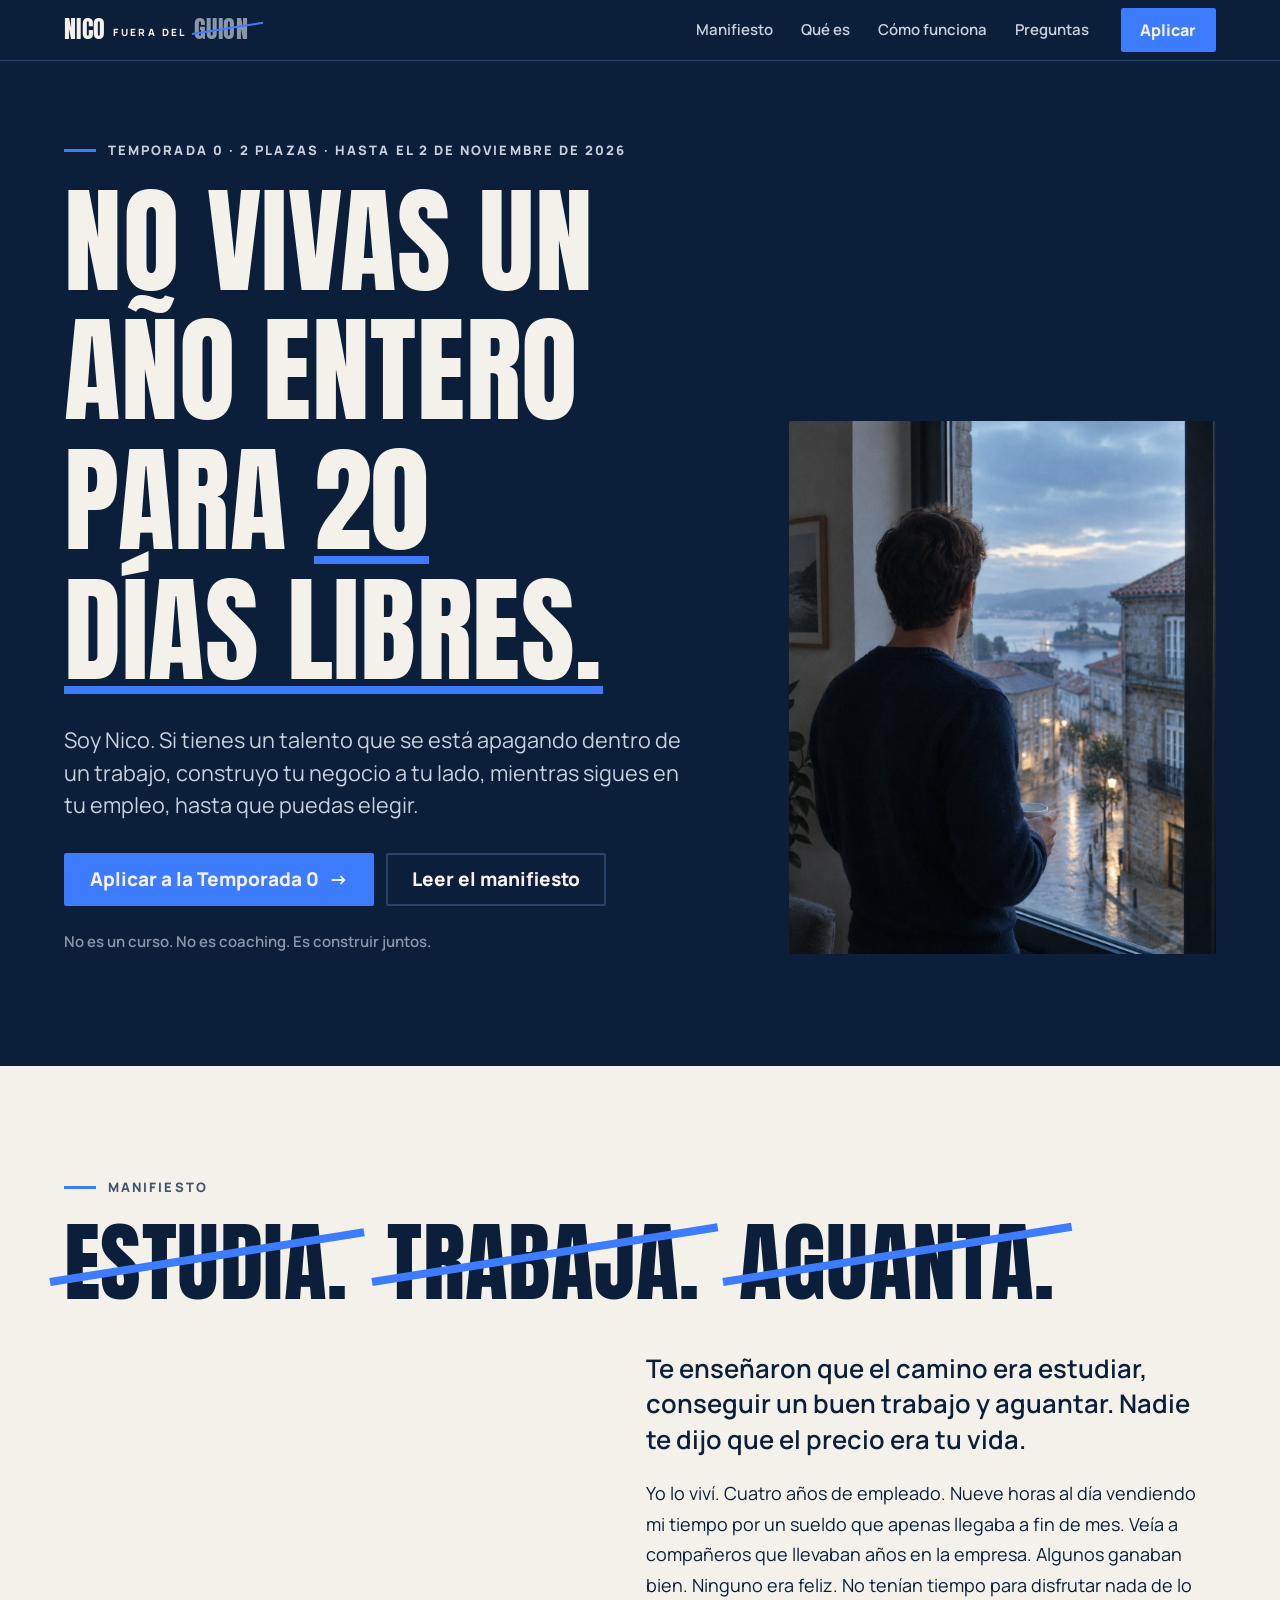
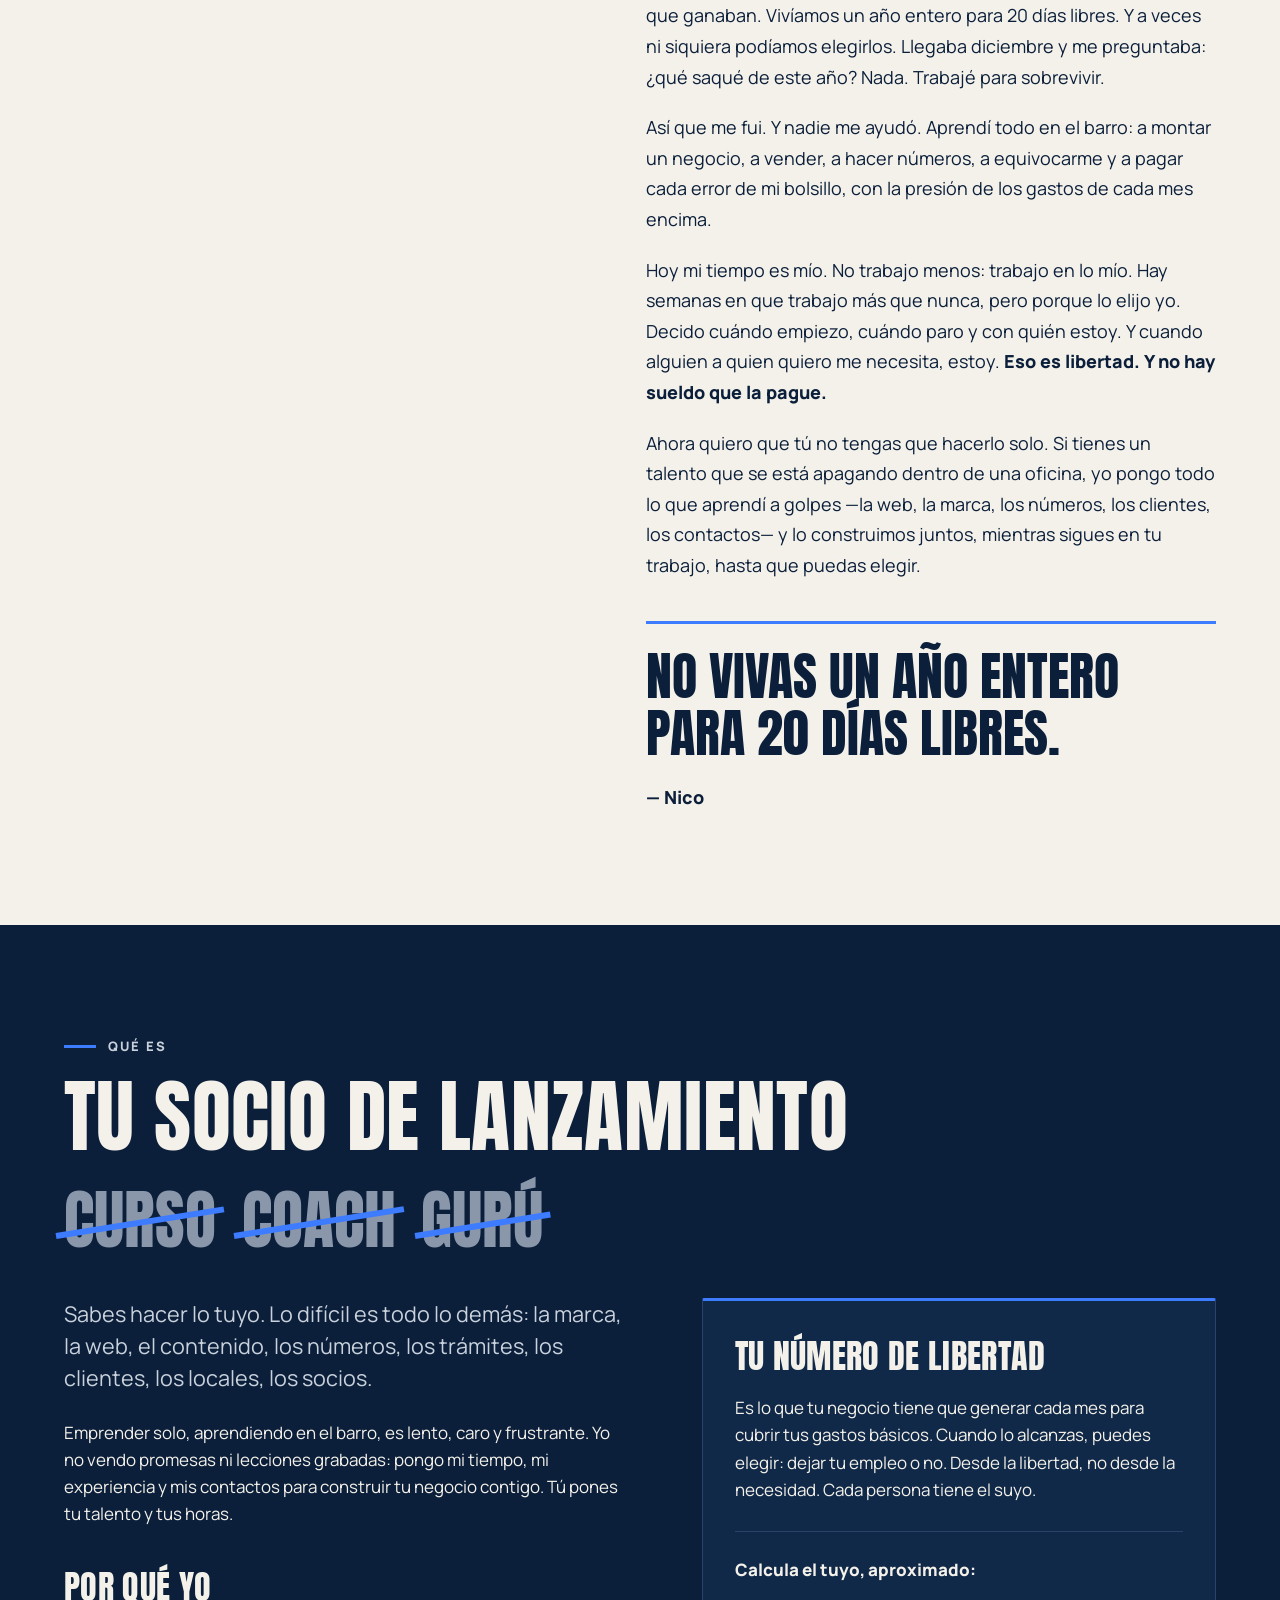
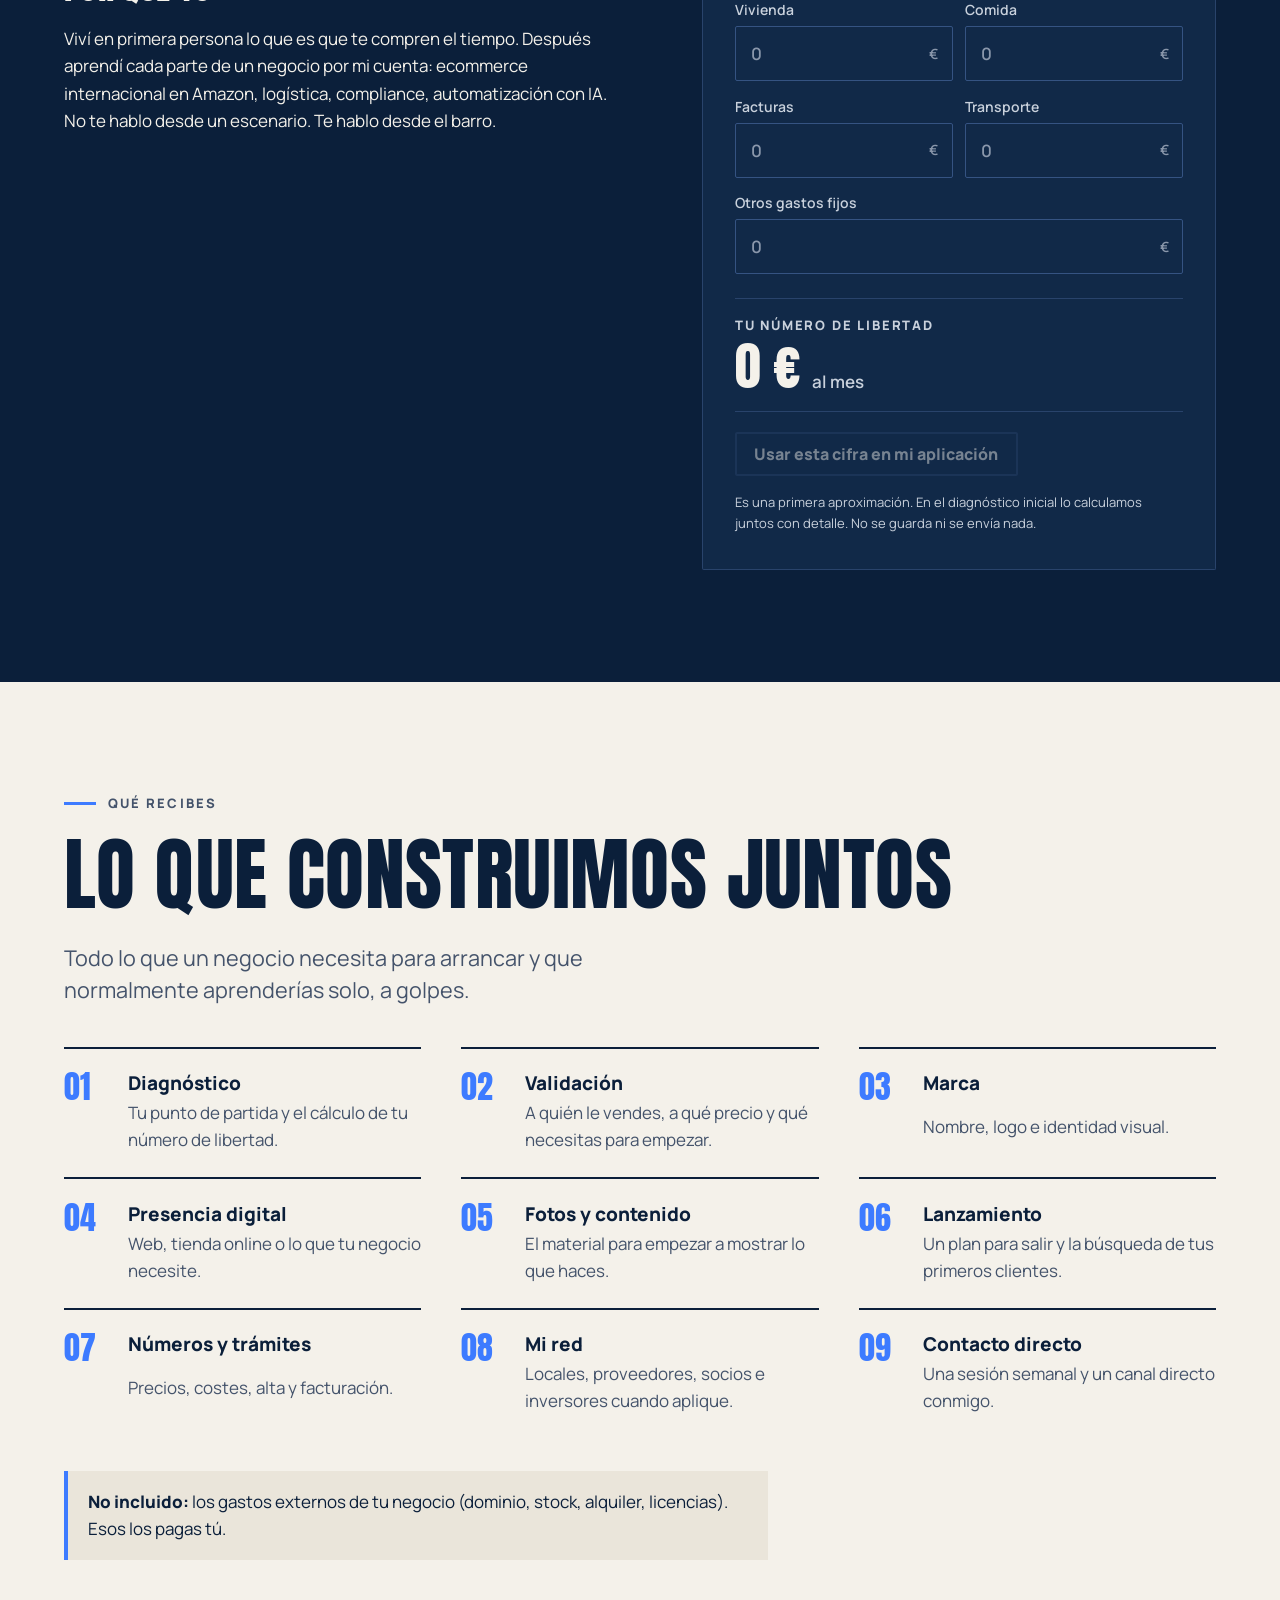
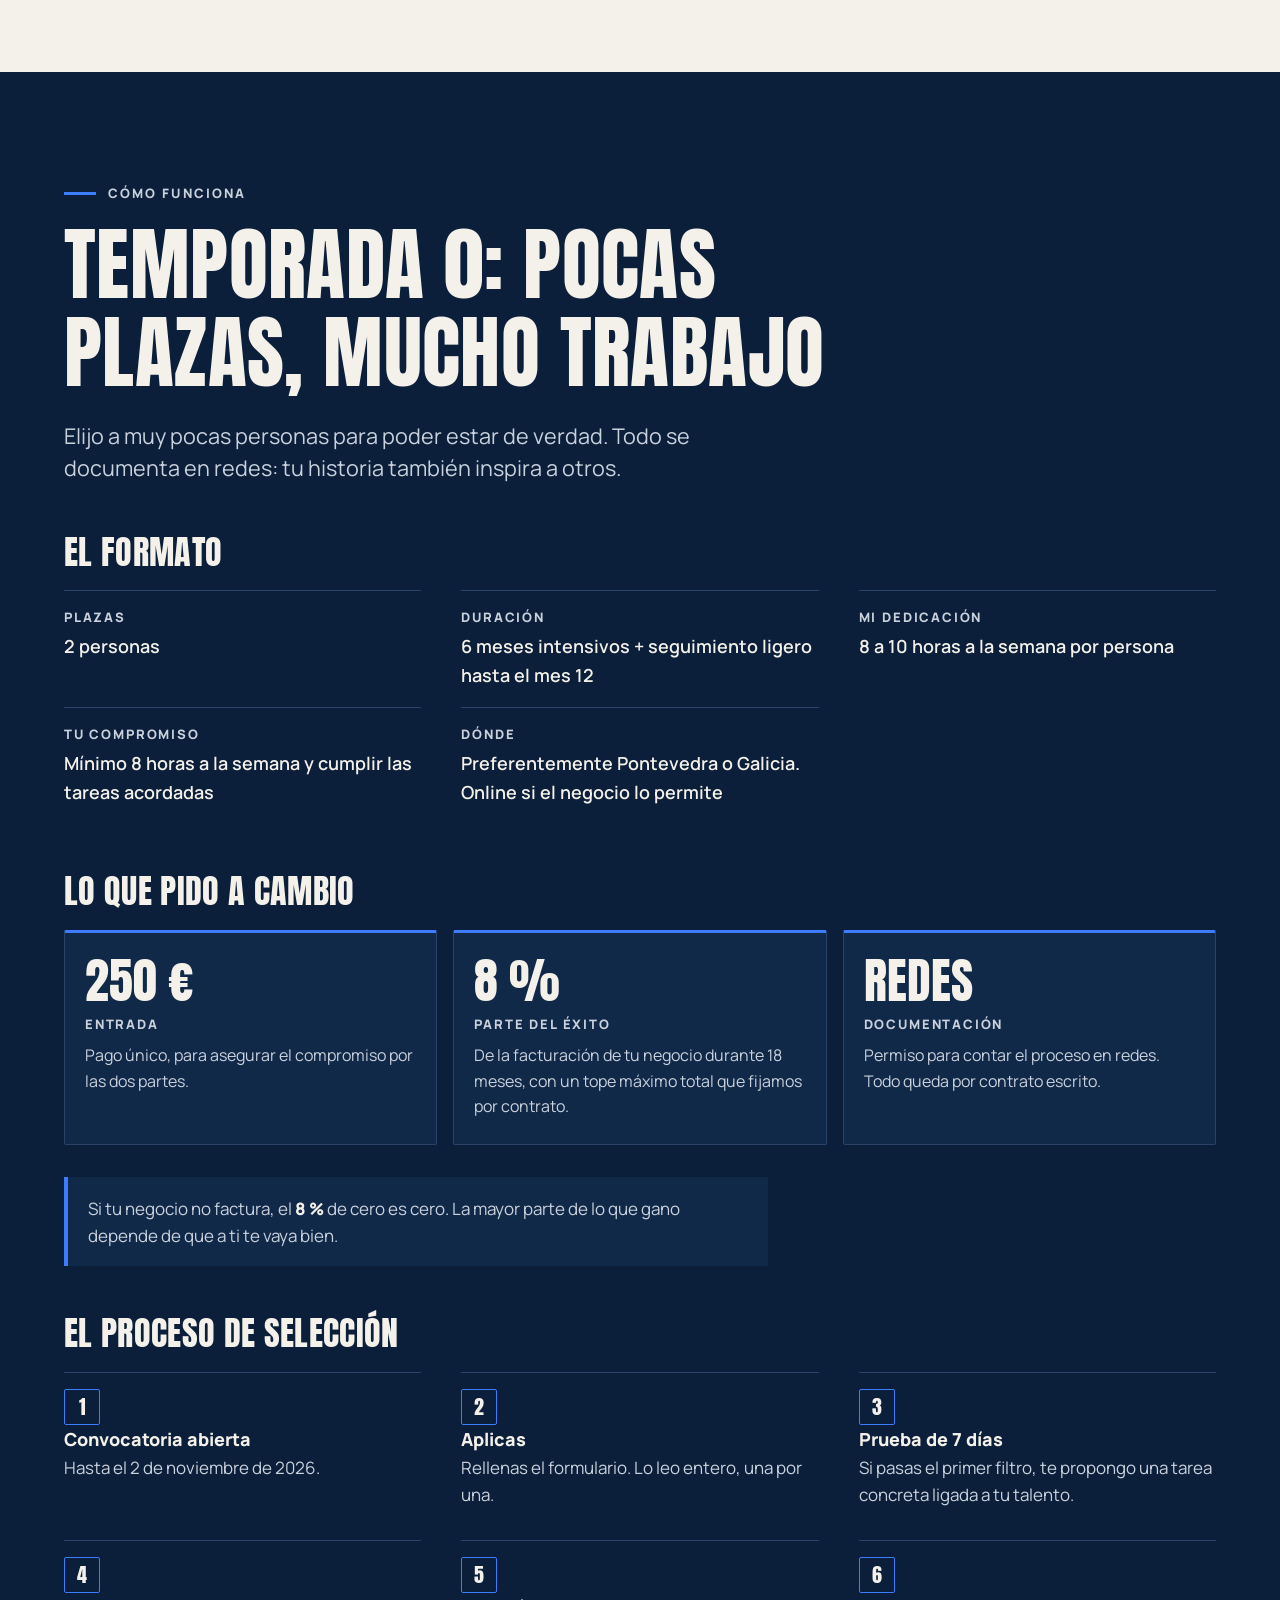
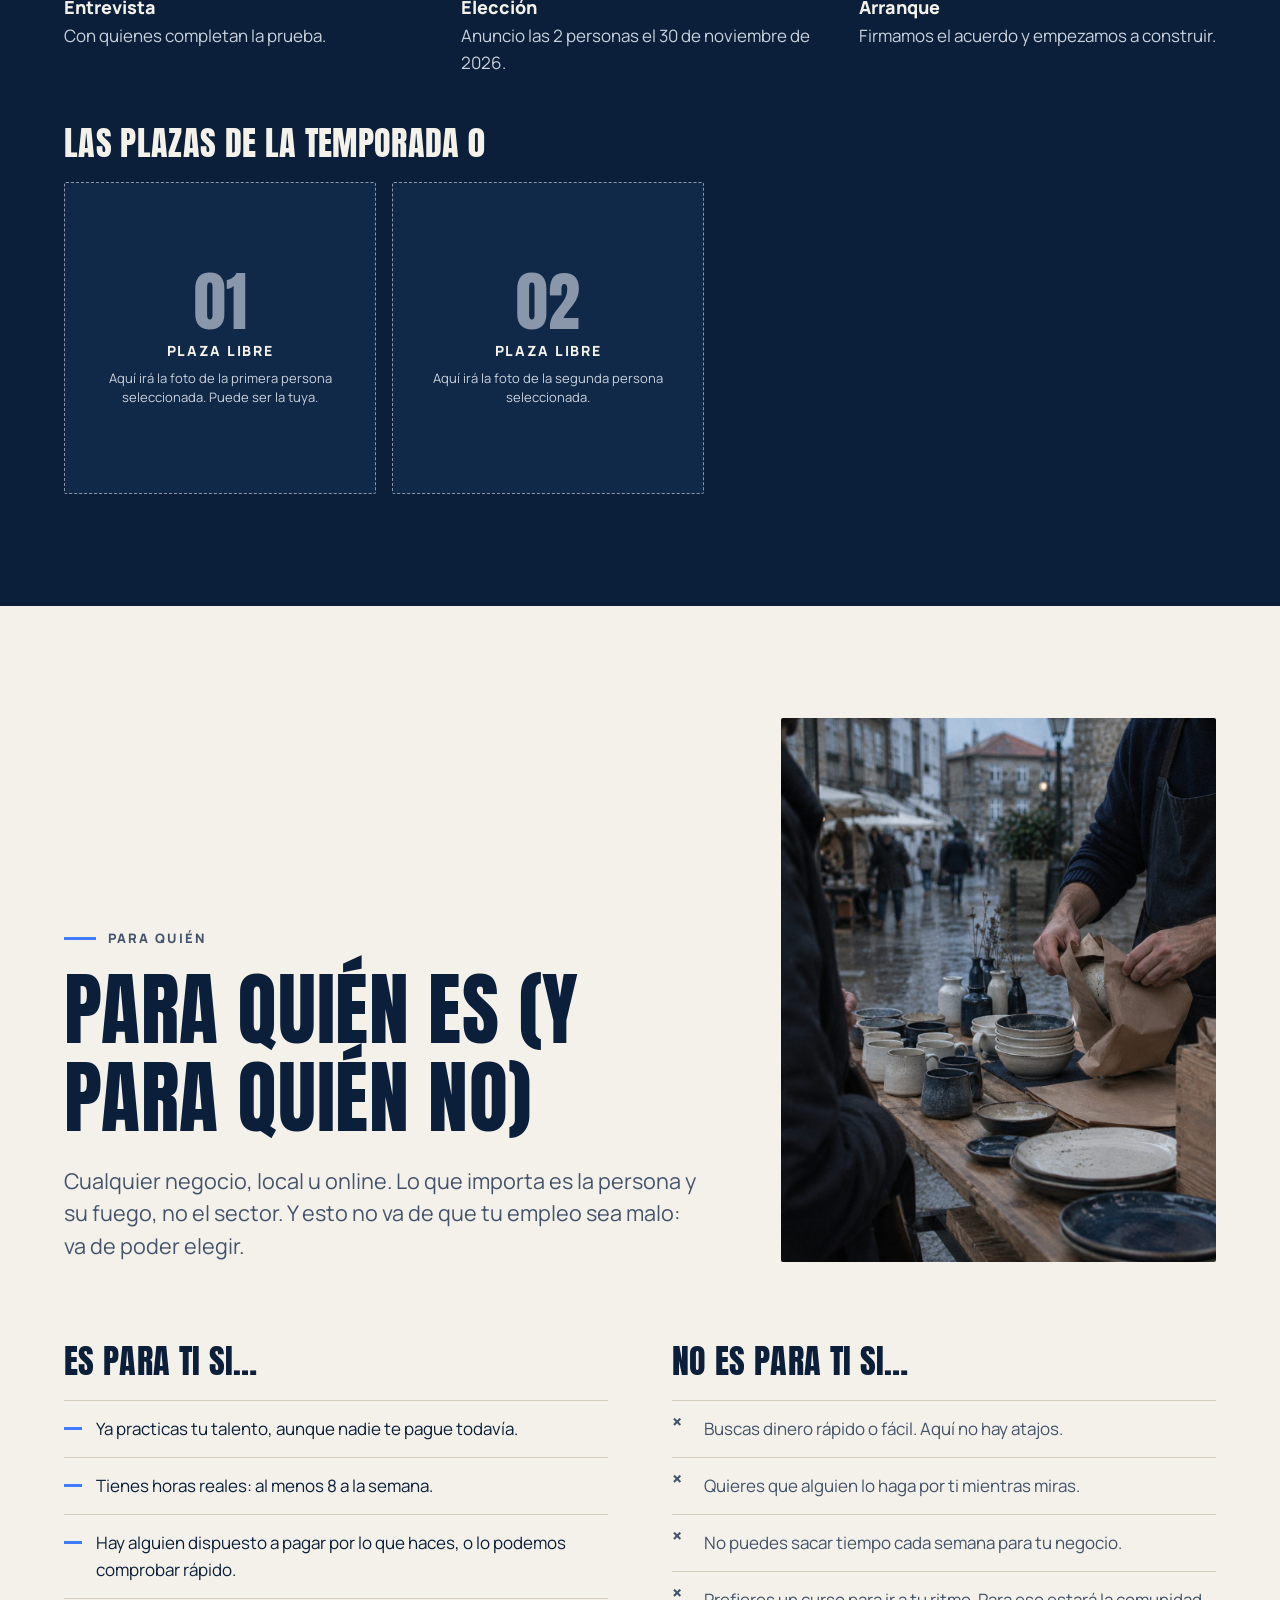
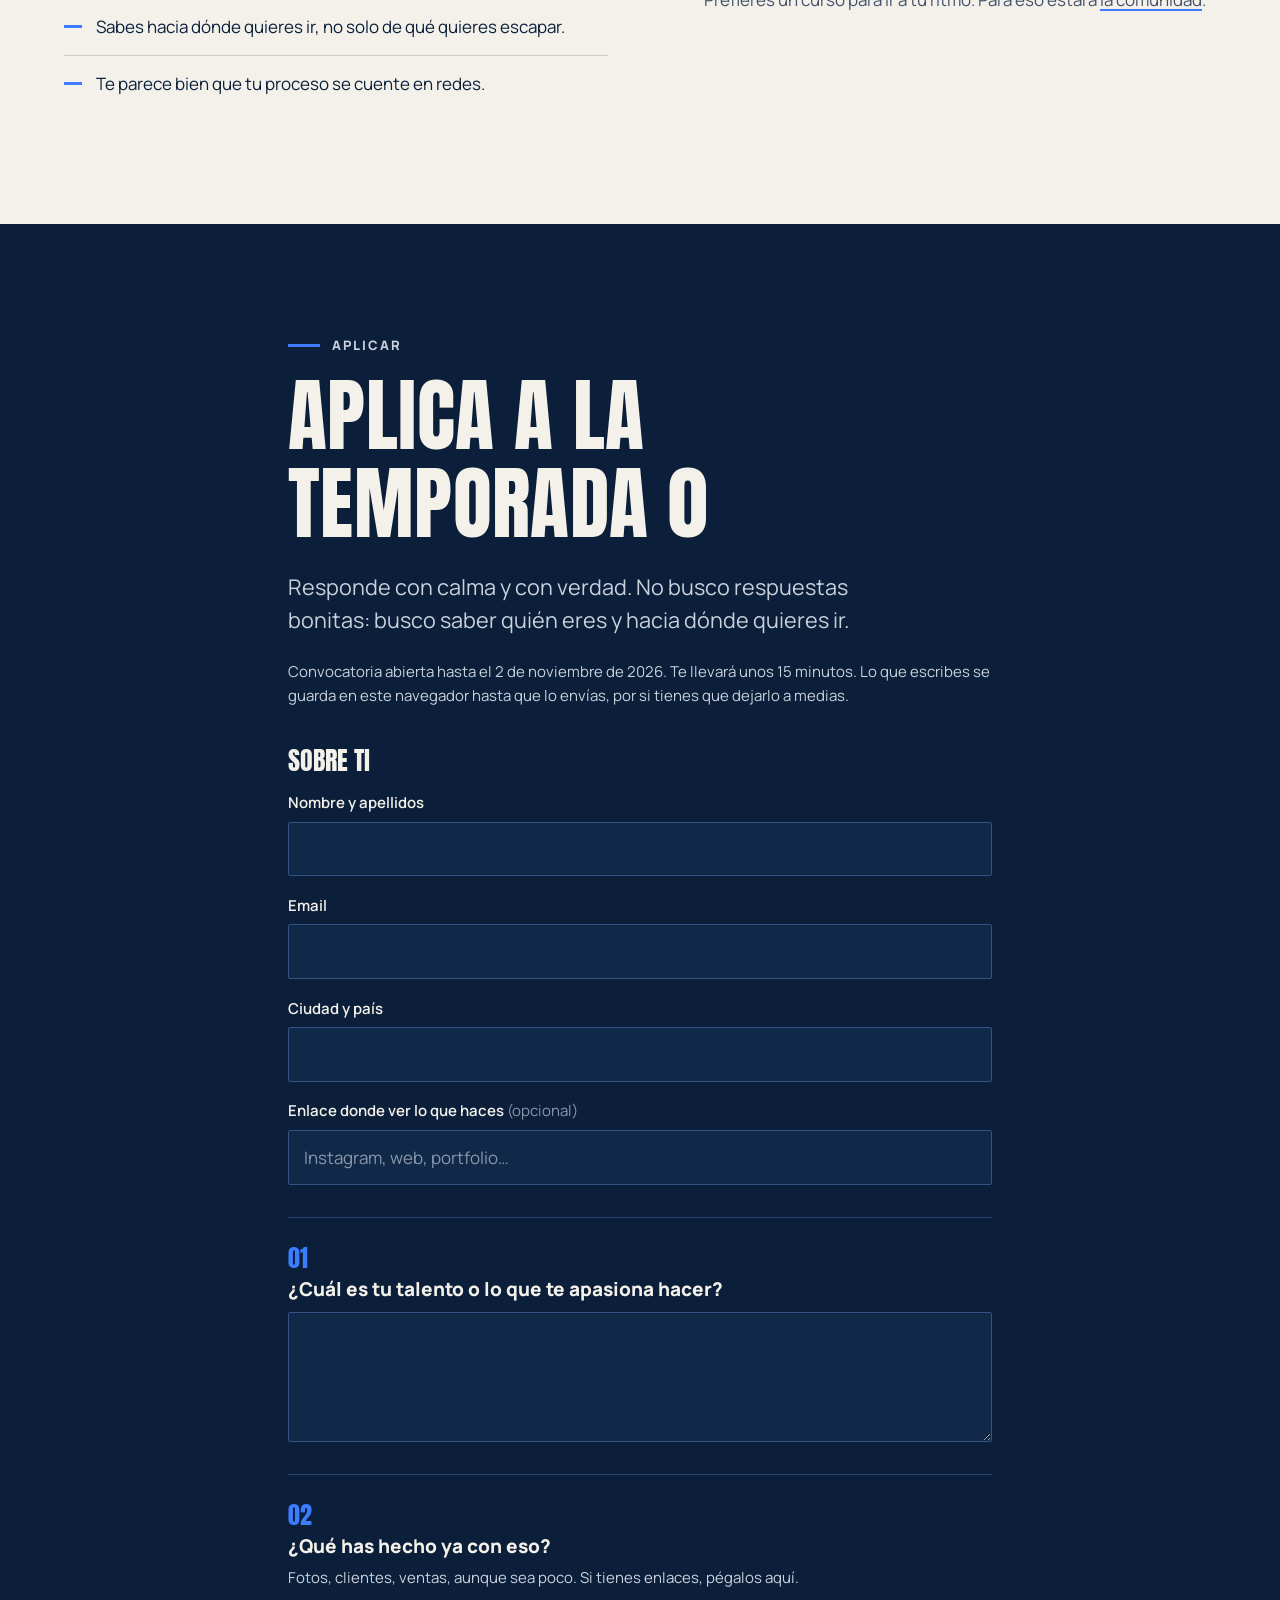
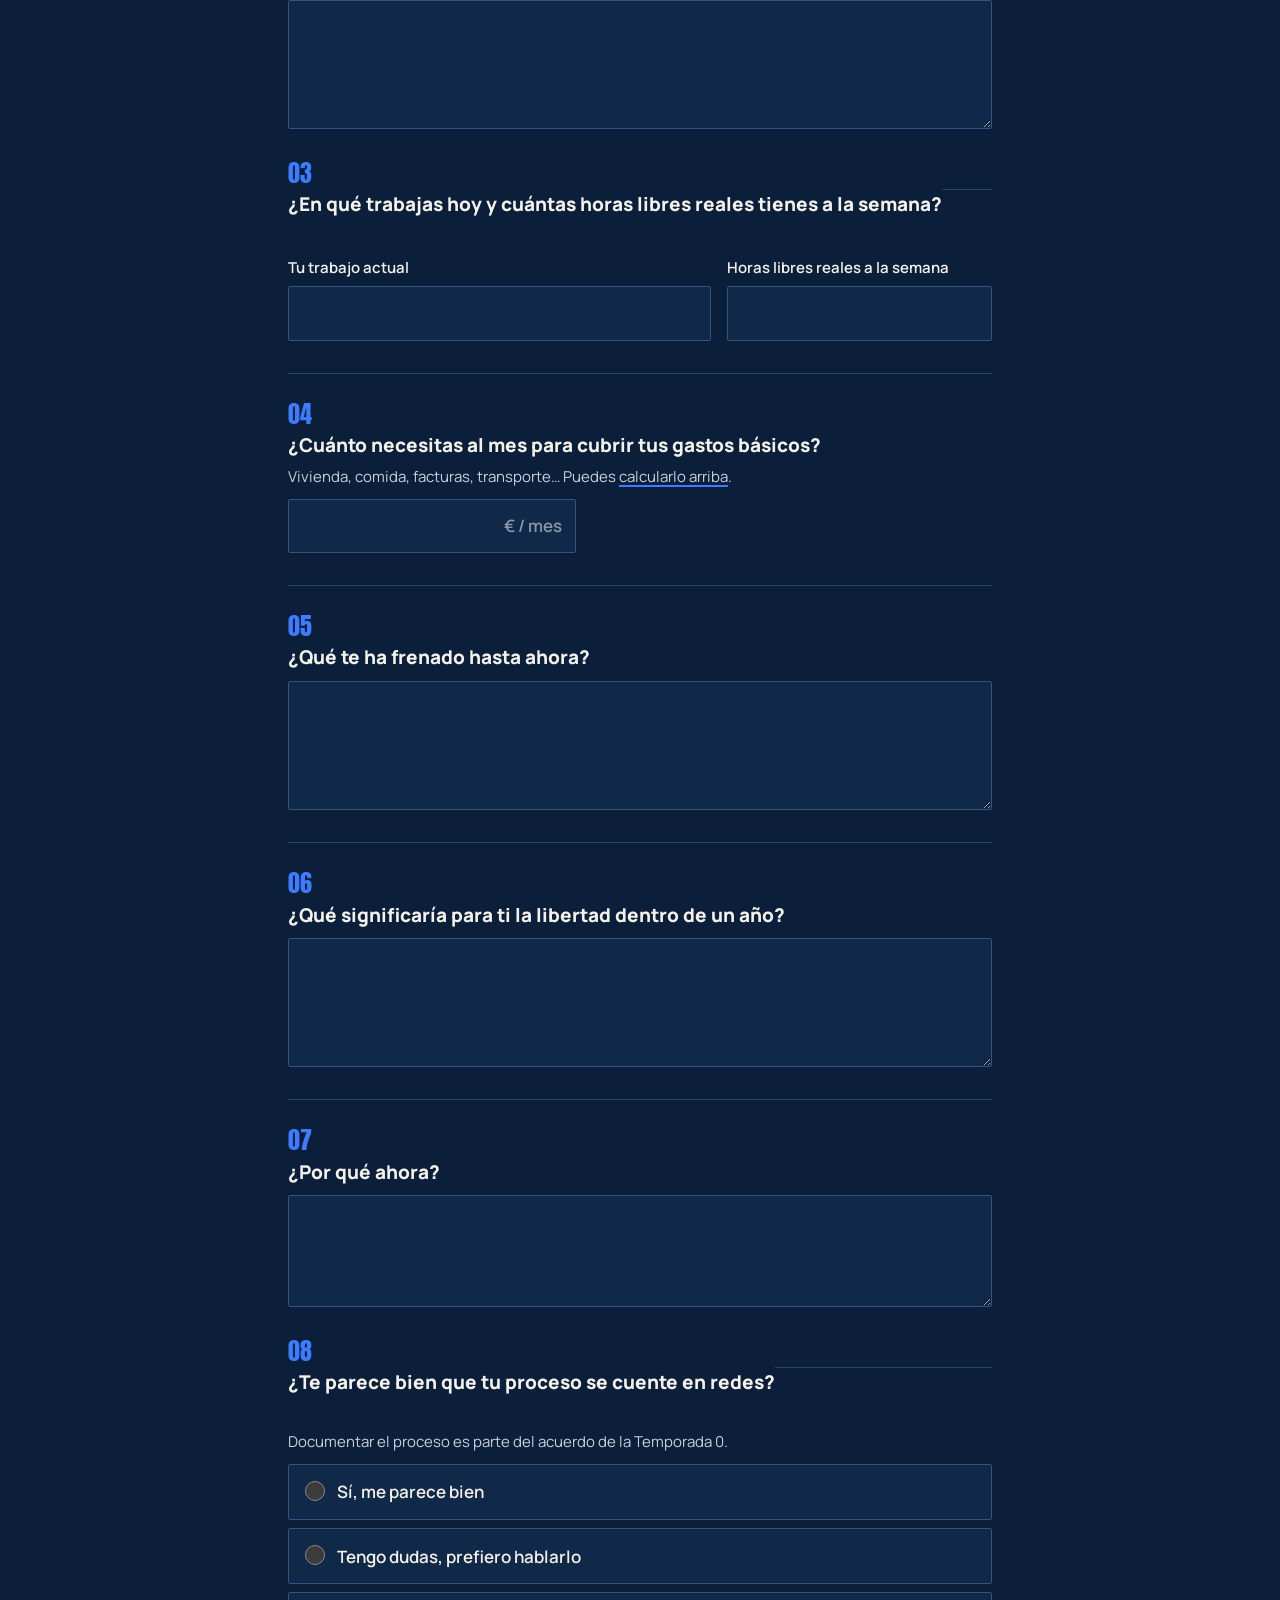
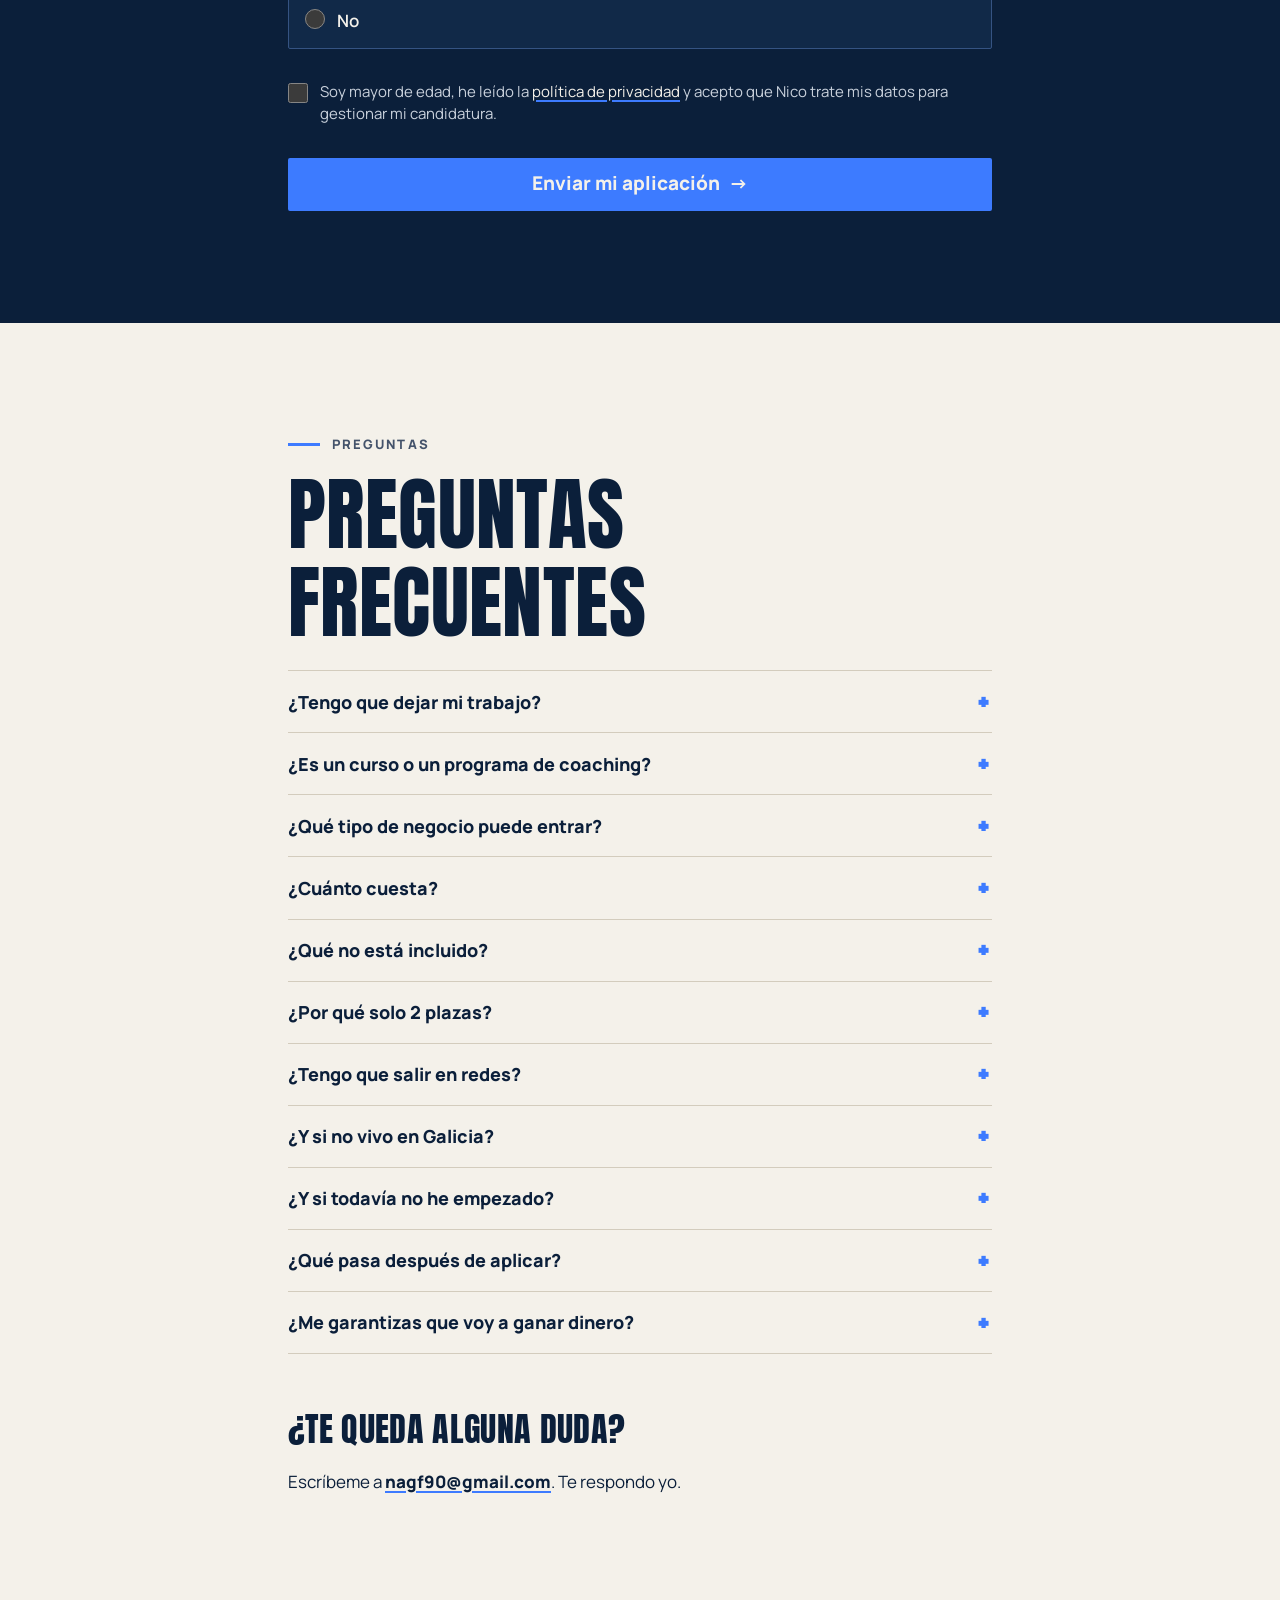
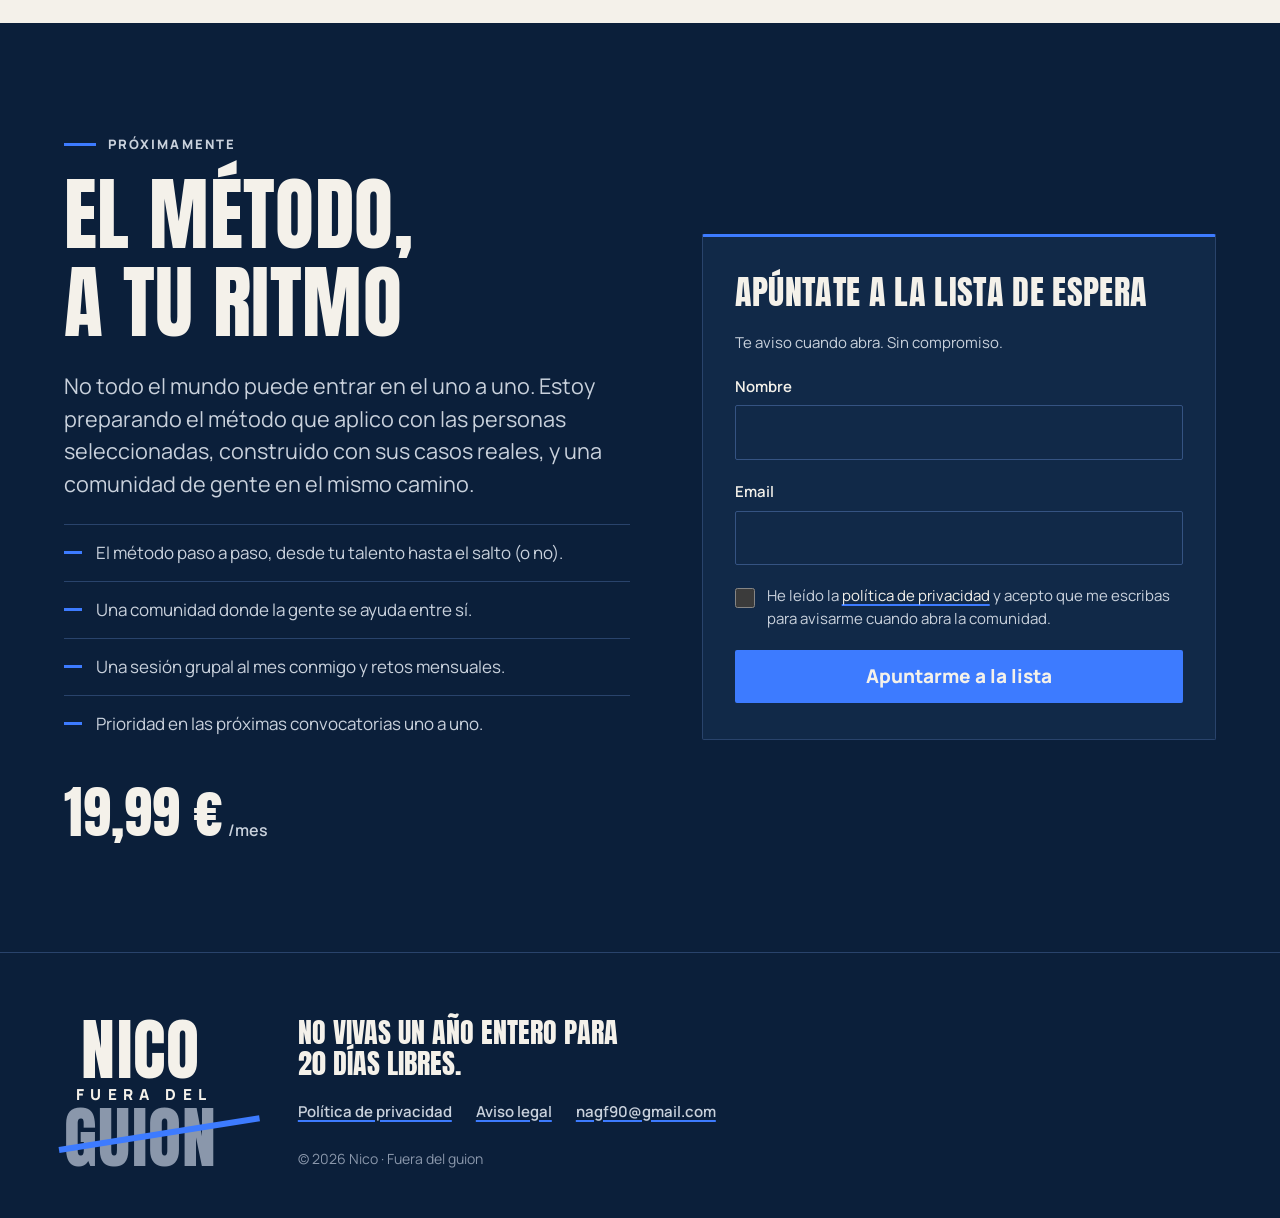
==== commit 162a1d28: "Añade las fotos de portada, manifiesto y "Para quién" Co-Authored-By: Claude Opus 5.5 <noreply@anthr" ====
--- a/index.html
+++ b/index.html
@@ -59,7 +59,7 @@
     </div>
 
     <!-- HUECO FOTO: retrato de Nico. Ruta en config.js → retratoNico -->
-    <figure class="hueco hueco--4x5 portada__foto" data-media="retratoNico" data-alt="Retrato de Nico">
+    <figure class="hueco hueco--4x5 portada__foto" data-media="retratoNico" data-alt="Un hombre de espaldas, con un café en la mano, mira por la ventana una calle mojada de una ciudad gallega al amanecer">
       <div class="hueco__marcador">
         <svg class="hueco__icono" viewBox="0 0 24 24" aria-hidden="true"><path d="M4 7h3l2-2h6l2 2h3v12H4z"/><circle cx="12" cy="13" r="3.5"/></svg>
         <span class="hueco__titulo">Foto · Retrato de Nico</span>
@@ -91,7 +91,7 @@
           </div>
         </figure>
         <!-- HUECO FOTO: Nico trabajando. Ruta en config.js → fotoNicoTrabajando -->
-        <figure class="hueco hueco--4x5 manifiesto__foto" data-media="fotoNicoTrabajando" data-alt="Nico trabajando">
+        <figure class="hueco hueco--4x5 manifiesto__foto" data-media="fotoNicoTrabajando" data-alt="Manos trabajando de noche en una mesa de madera, con un cuaderno lleno de números, un portátil y un café">
           <div class="hueco__marcador">
             <svg class="hueco__icono" viewBox="0 0 24 24" aria-hidden="true"><path d="M4 7h3l2-2h6l2 2h3v12H4z"/><circle cx="12" cy="13" r="3.5"/></svg>
             <span class="hueco__titulo">Foto · Nico trabajando</span>
@@ -258,9 +258,21 @@
 <!-- ================= 6 · PARA QUIÉN ================= -->
 <section id="para-quien" class="seccion seccion--hueso">
   <div class="contenedor">
-    <p class="etiqueta">Para quién</p>
-    <h2 class="titular">Para quién es (y para quién no)</h2>
-    <p class="lead">Cualquier negocio, local u online. Lo que importa es la persona y su fuego, no el sector. Y esto no va de que tu empleo sea malo: va de poder elegir.</p>
+    <div class="para-quien__intro">
+      <div>
+        <p class="etiqueta">Para quién</p>
+        <h2 class="titular">Para quién es (y para quién no)</h2>
+        <p class="lead">Cualquier negocio, local u online. Lo que importa es la persona y su fuego, no el sector. Y esto no va de que tu empleo sea malo: va de poder elegir.</p>
+      </div>
+      <!-- HUECO FOTO: un talento en acción. Ruta en config.js → fotoTalento -->
+      <figure class="hueco hueco--4x5 para-quien__foto" data-media="fotoTalento" data-alt="Un artesano envuelve en papel una pieza de cerámica en su puesto de un mercado bajo la lluvia">
+        <div class="hueco__marcador">
+          <svg class="hueco__icono" viewBox="0 0 24 24" aria-hidden="true"><path d="M4 7h3l2-2h6l2 2h3v12H4z"/><circle cx="12" cy="13" r="3.5"/></svg>
+          <span class="hueco__titulo">Foto · Un talento en acción</span>
+          <span class="hueco__nota">Vertical 4:5. Alguien haciendo lo suyo: un puesto, un taller, un encargo.</span>
+        </div>
+      </figure>
+    </div>
 
     <div class="para-quien">
       <div>
--- a/css/estilos.css
+++ b/css/estilos.css
@@ -470,3 +470,18 @@
   .portada__rejilla:has(> .hueco--oculto) { grid-template-columns: 1fr; }
   .portada__rejilla:has(> .hueco--oculto) .portada__titulo { max-width: 14ch; }
 }
+
+/* ---------- Foto de "Para quién" ---------- */
+.para-quien__intro { display: grid; gap: 2rem; margin-bottom: 1rem; }
+.para-quien__intro .lead { margin-bottom: 0; }
+.para-quien__foto { aspect-ratio: 4 / 3; }
+@media (min-width: 900px) {
+  .para-quien__intro { grid-template-columns: 1.5fr 1fr; gap: 4rem; align-items: end; margin-bottom: 2rem; }
+  .para-quien__foto { aspect-ratio: 4 / 5; }
+}
+
+/* Si el manifiesto no tiene vídeo, la foto ocupa su lugar también en móvil */
+.manifiesto__medios:not(:has(.hueco--16x9:not(.hueco--oculto))) .manifiesto__foto { display: grid; width: 100%; }
+@media (max-width: 899px) {
+  .manifiesto__medios:not(:has(.hueco--16x9:not(.hueco--oculto))) .manifiesto__foto { aspect-ratio: 4 / 3; }
+}
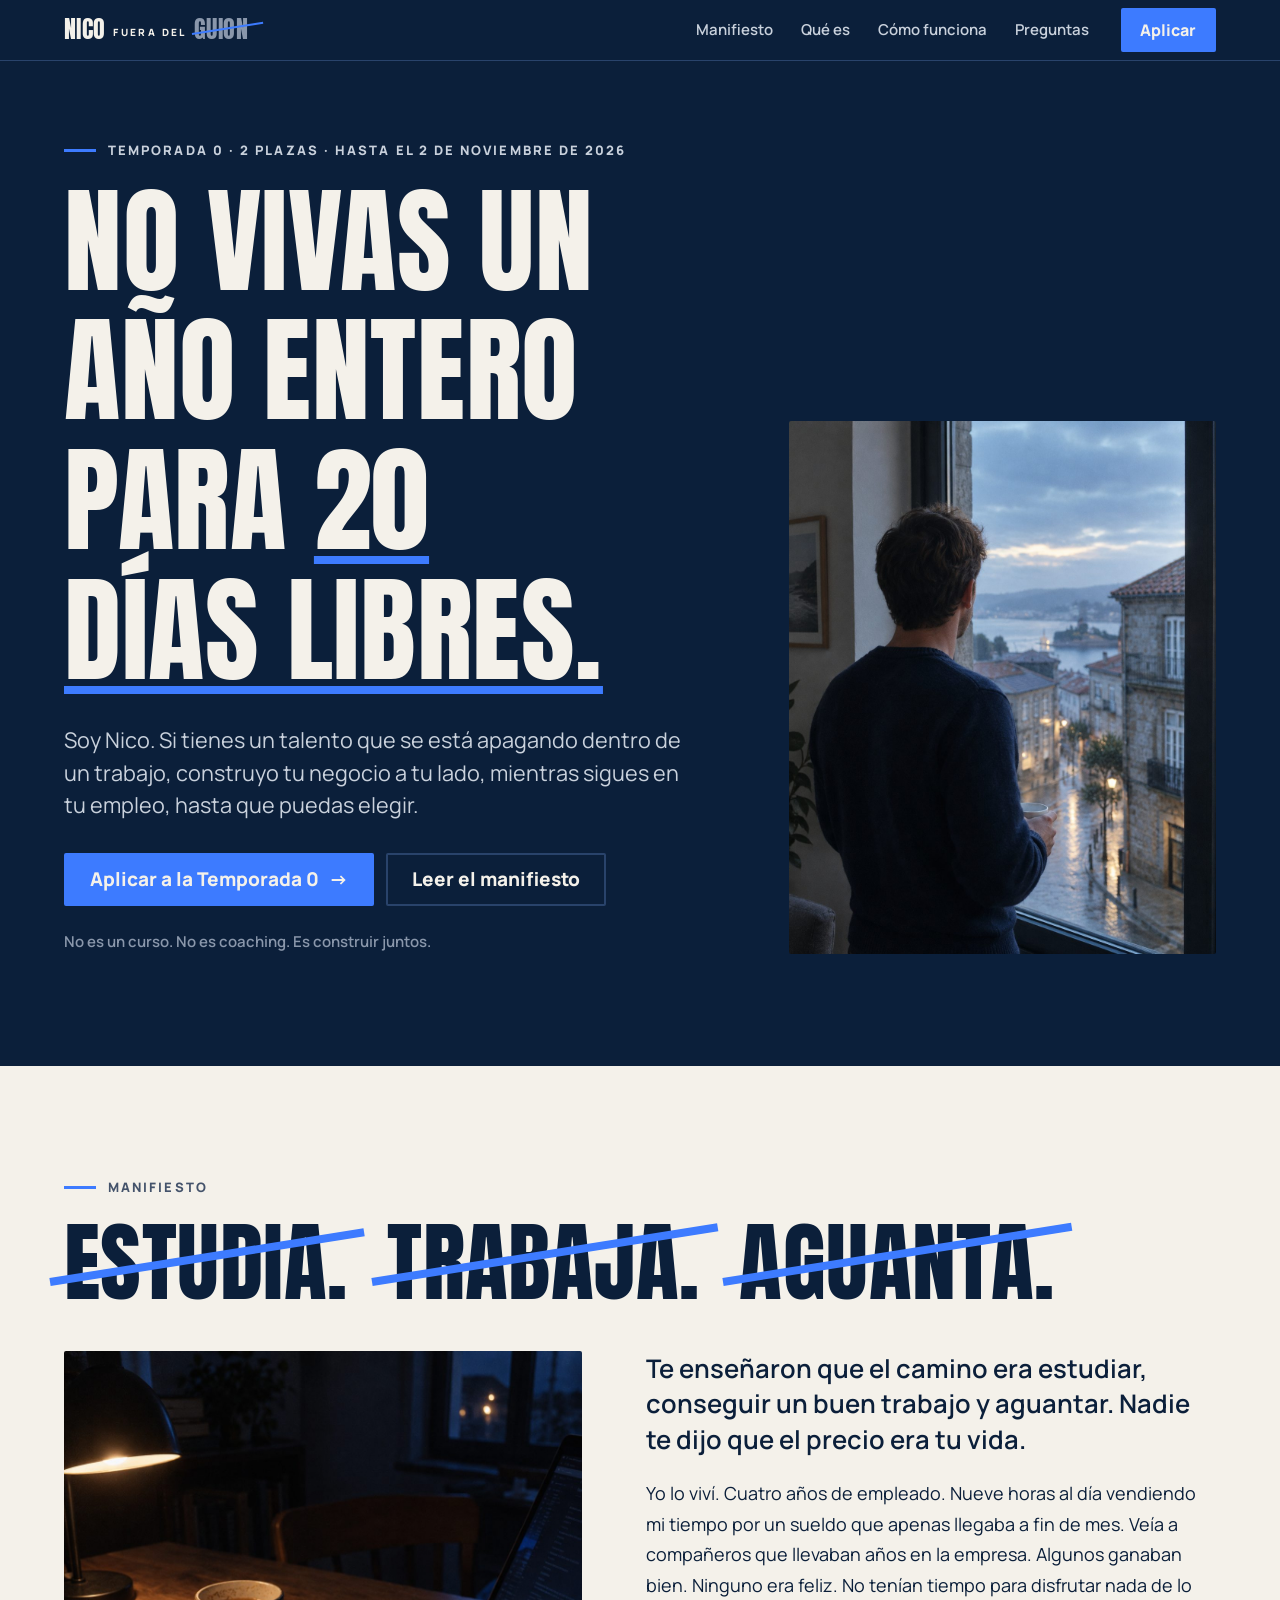
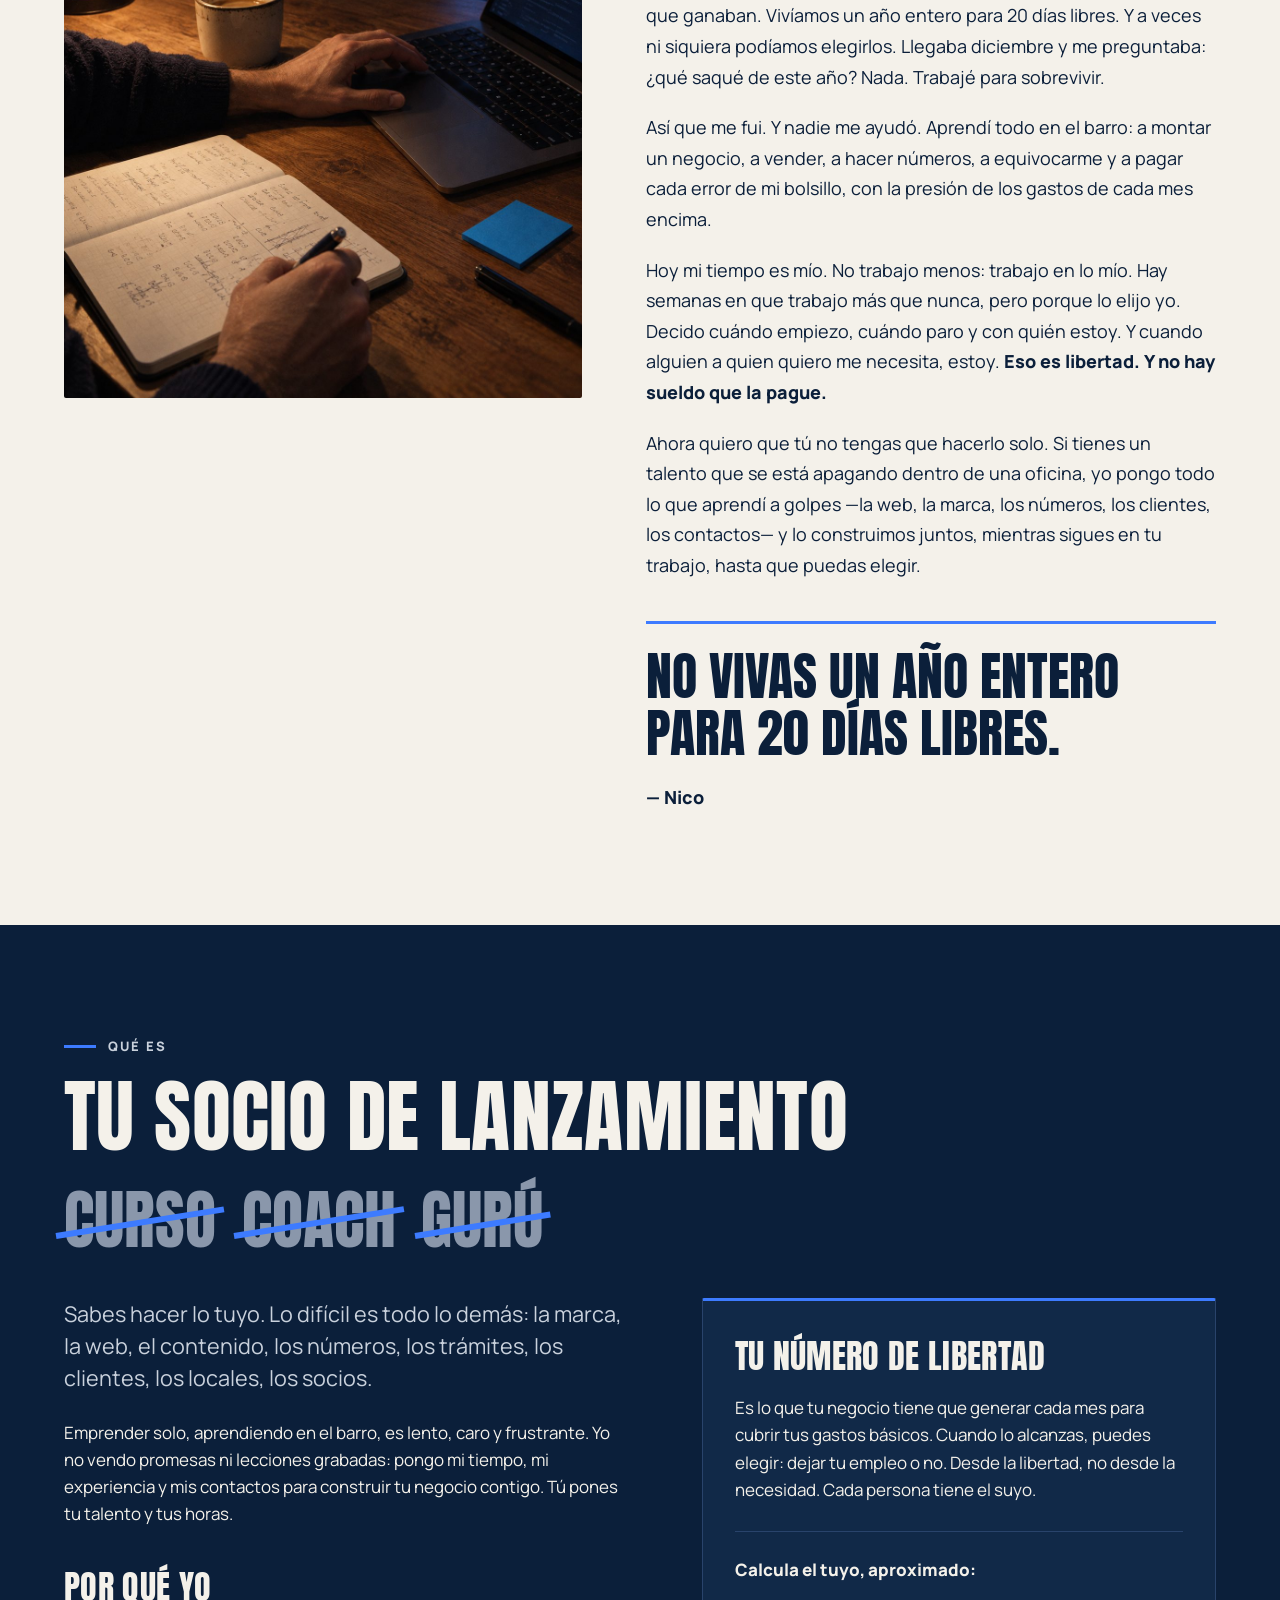
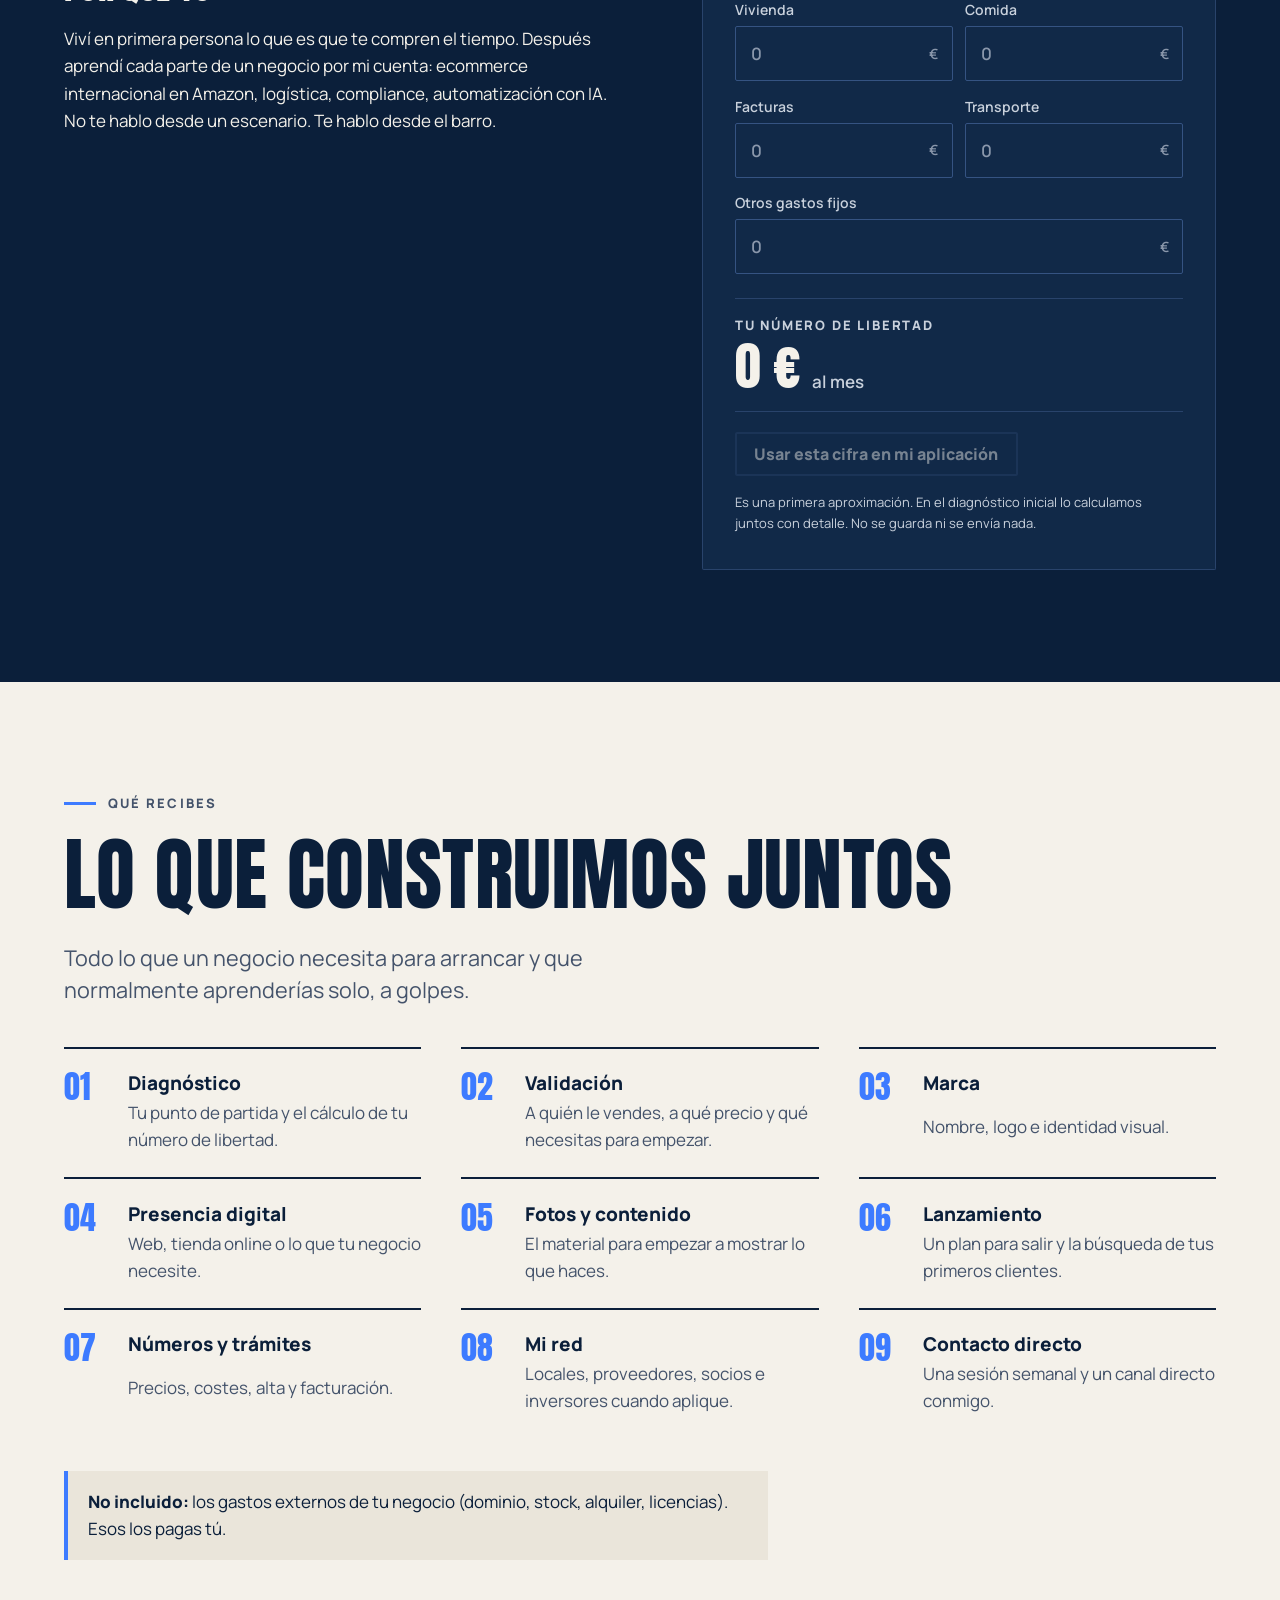
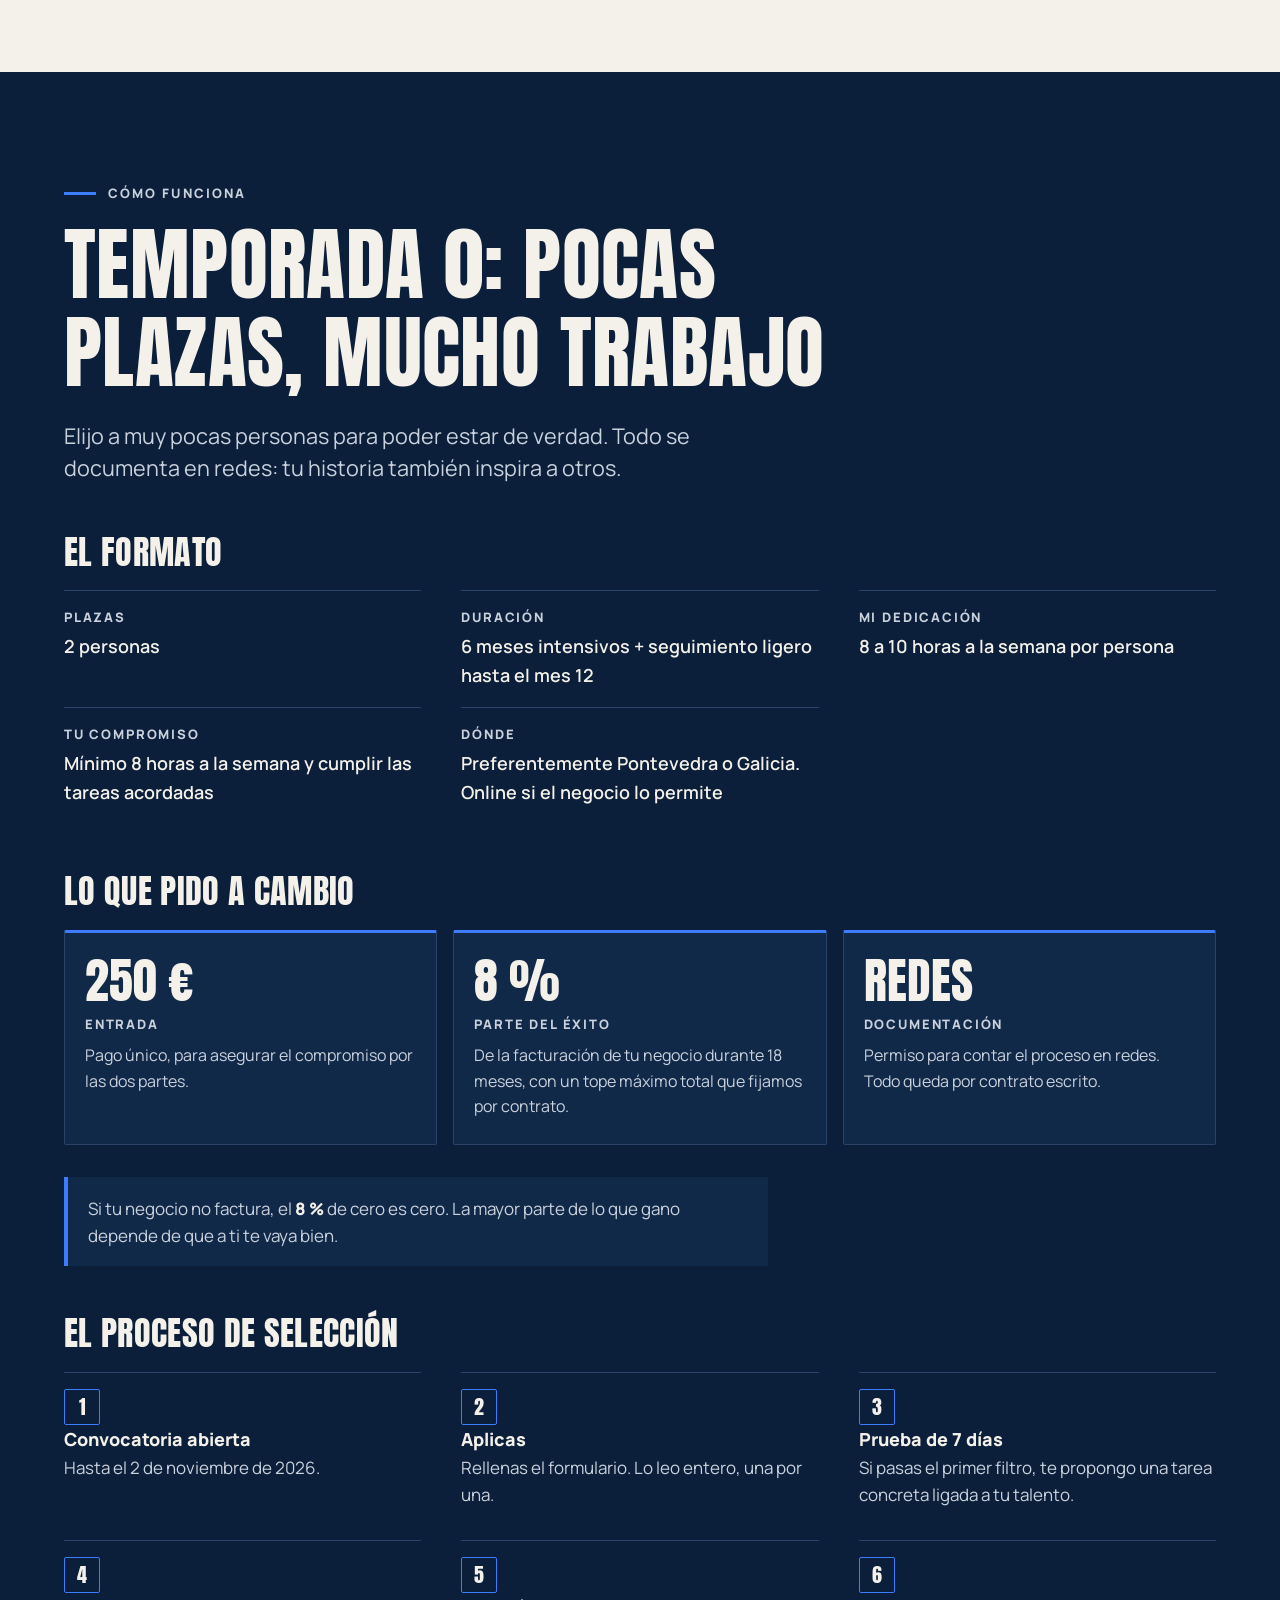
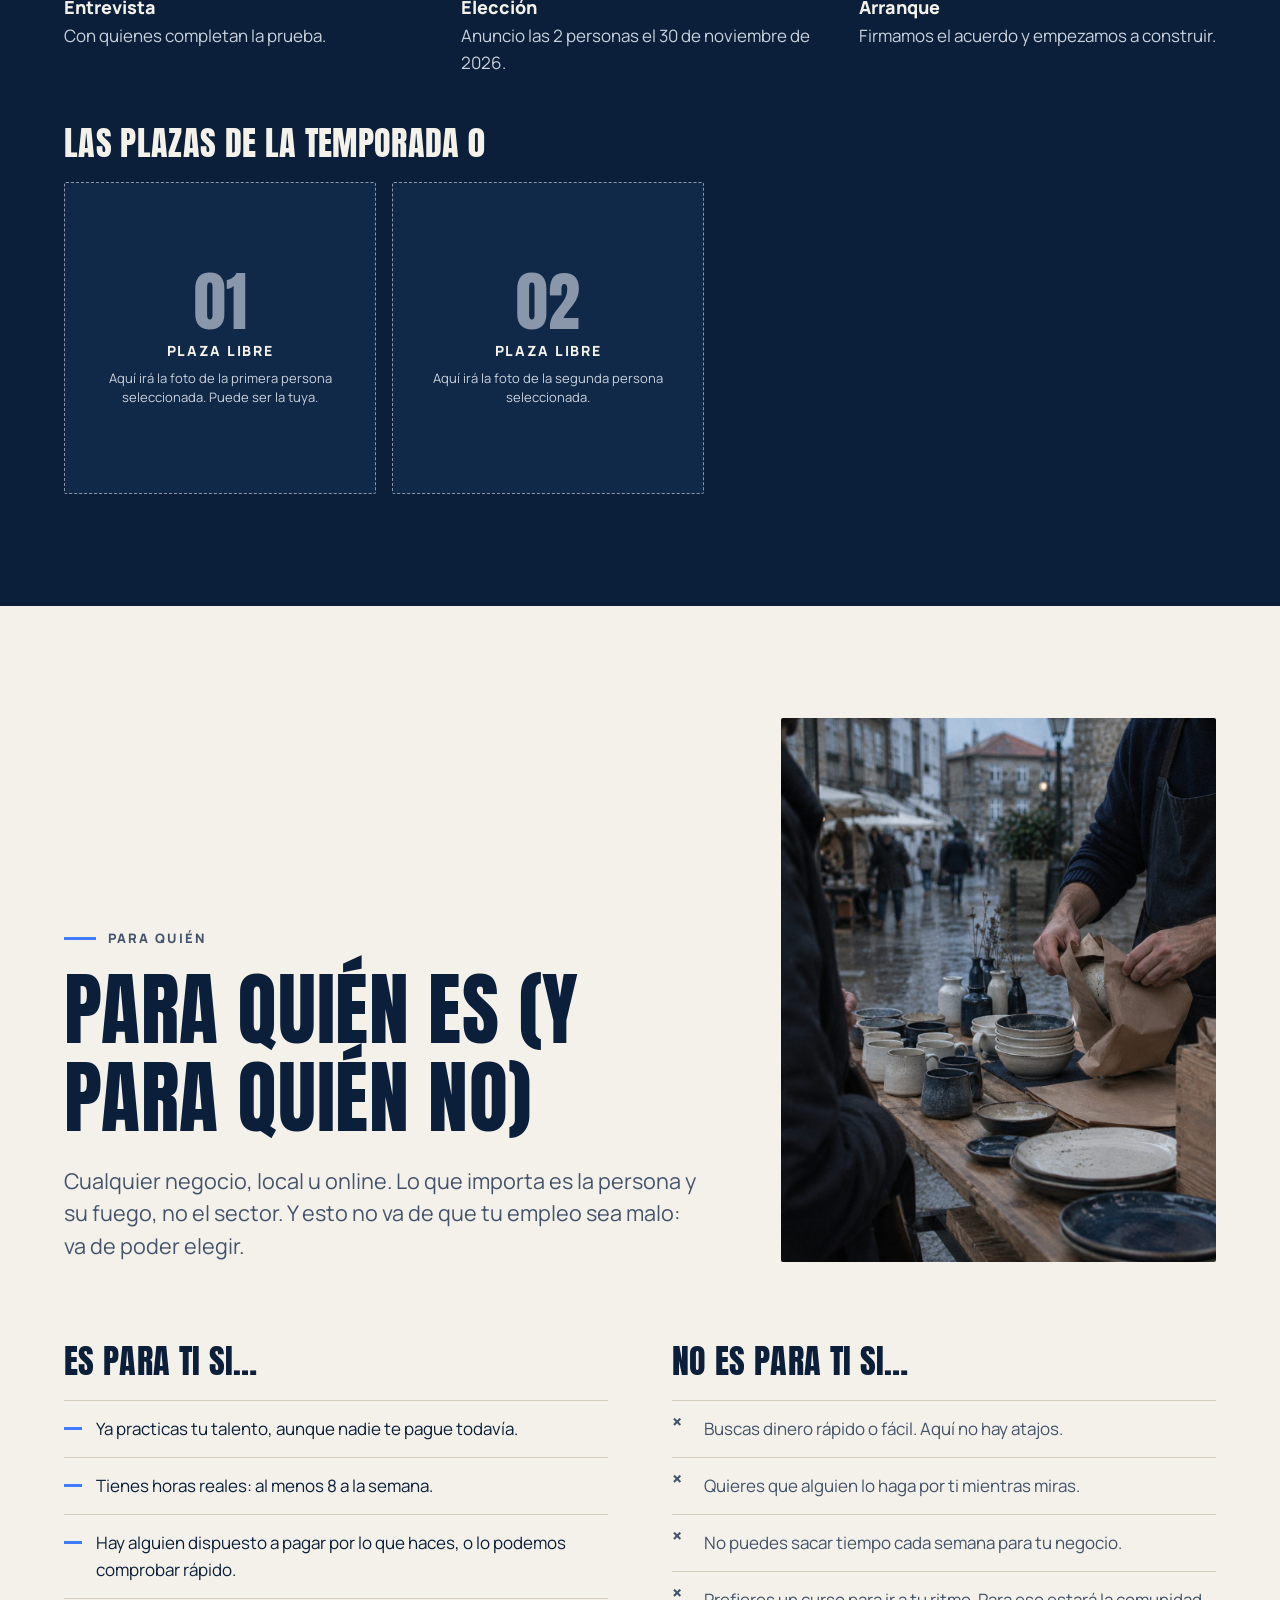
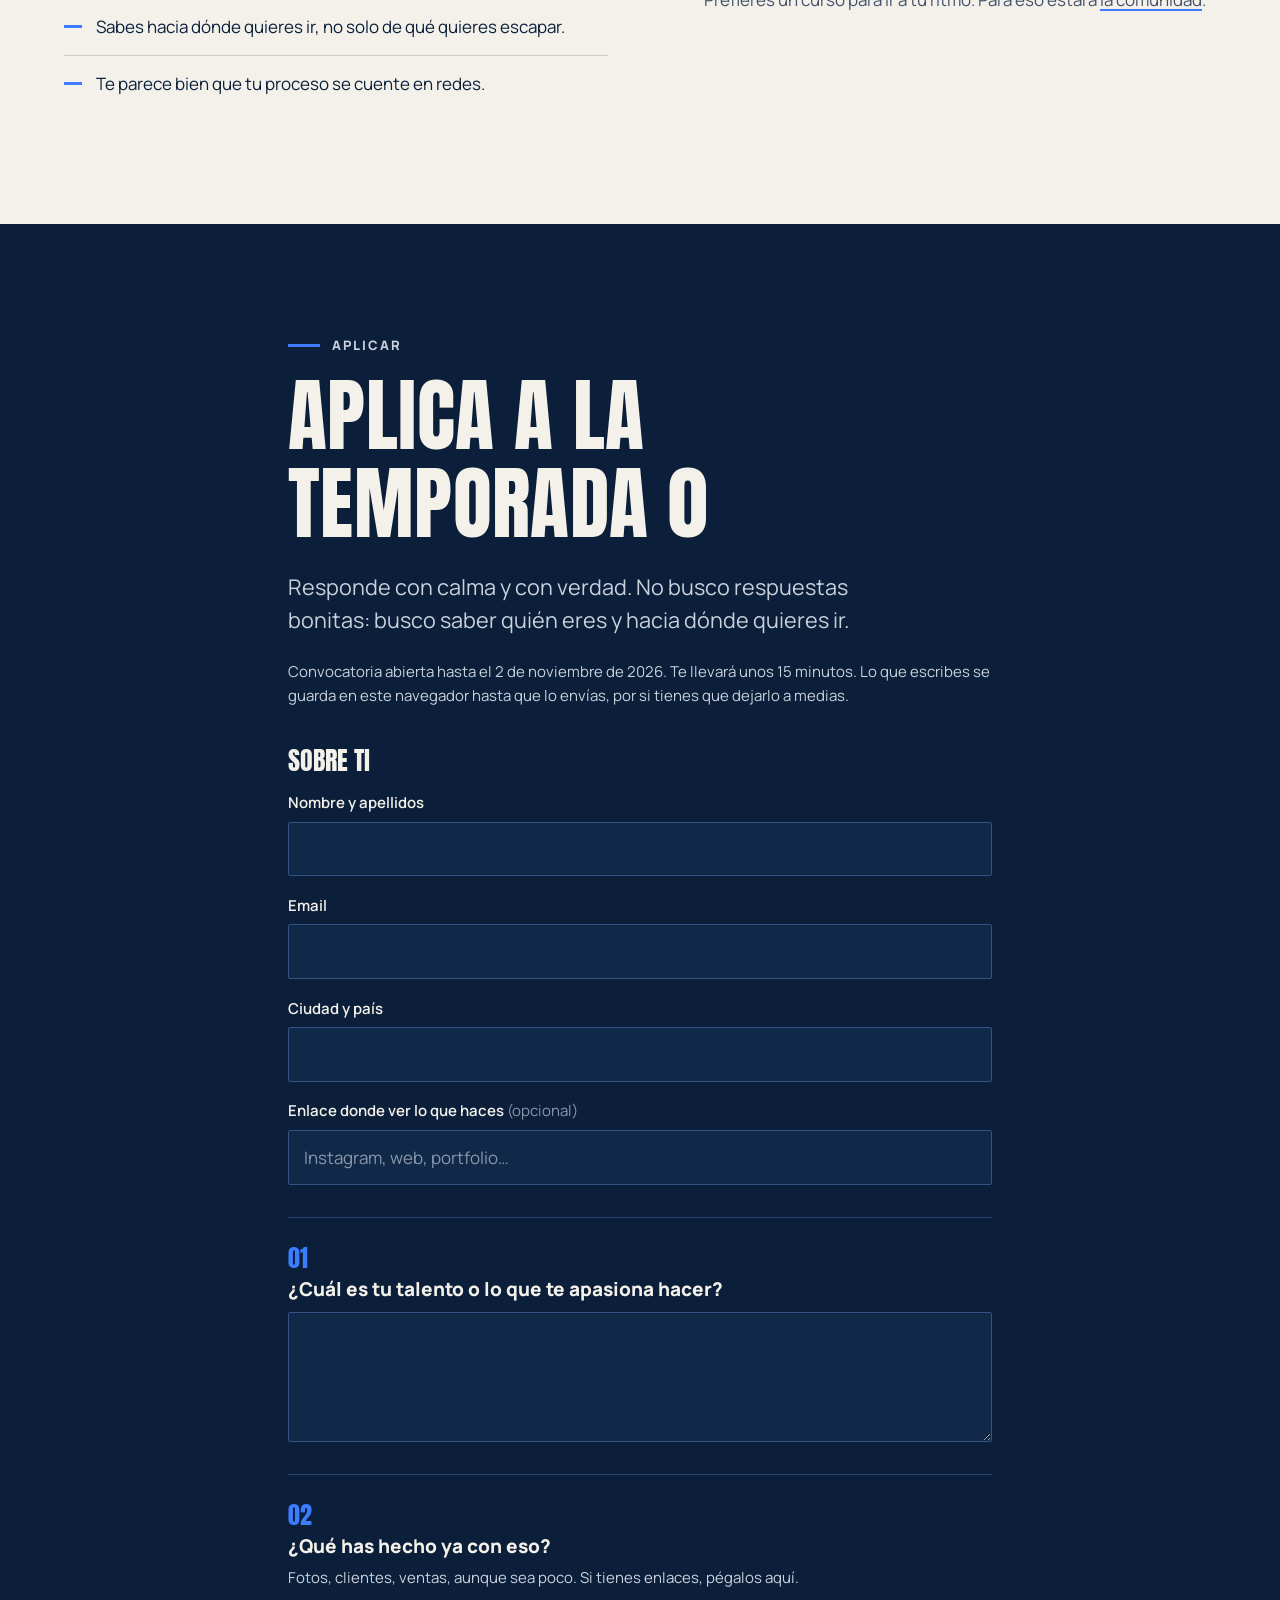
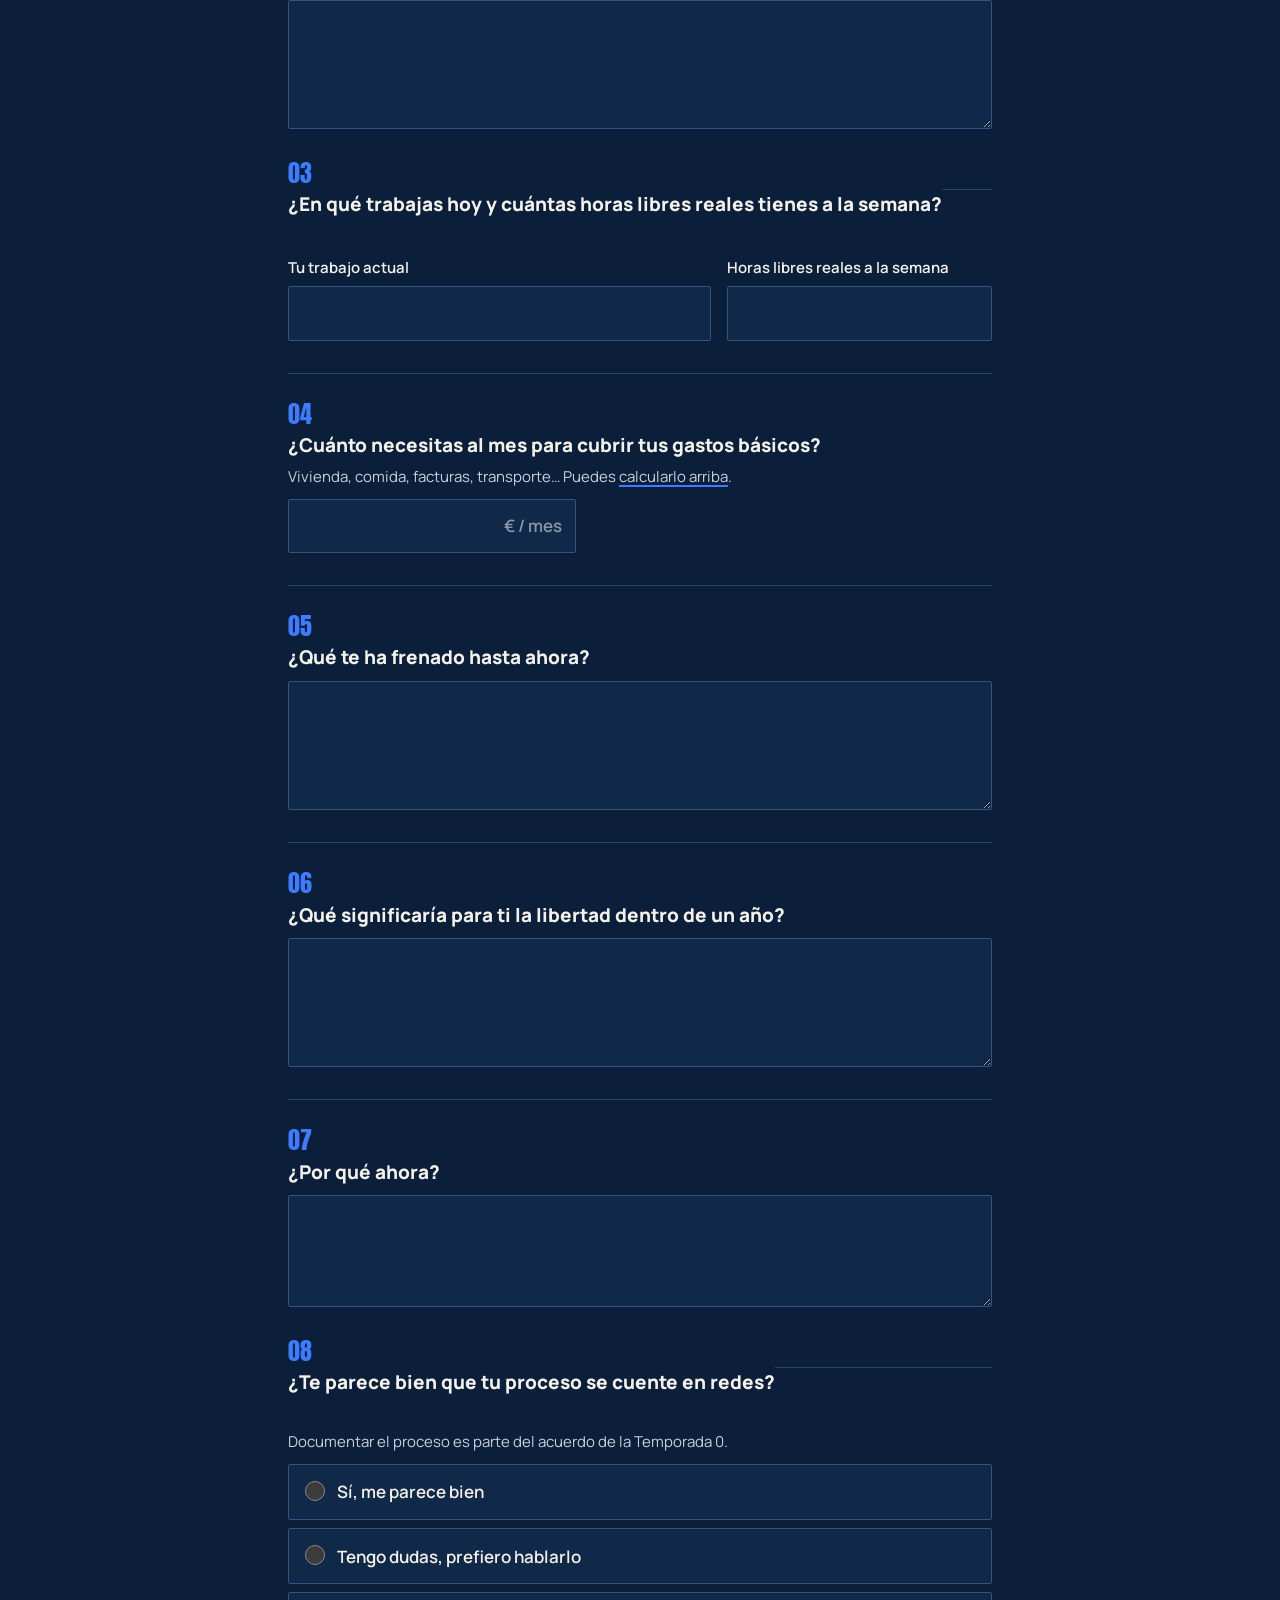
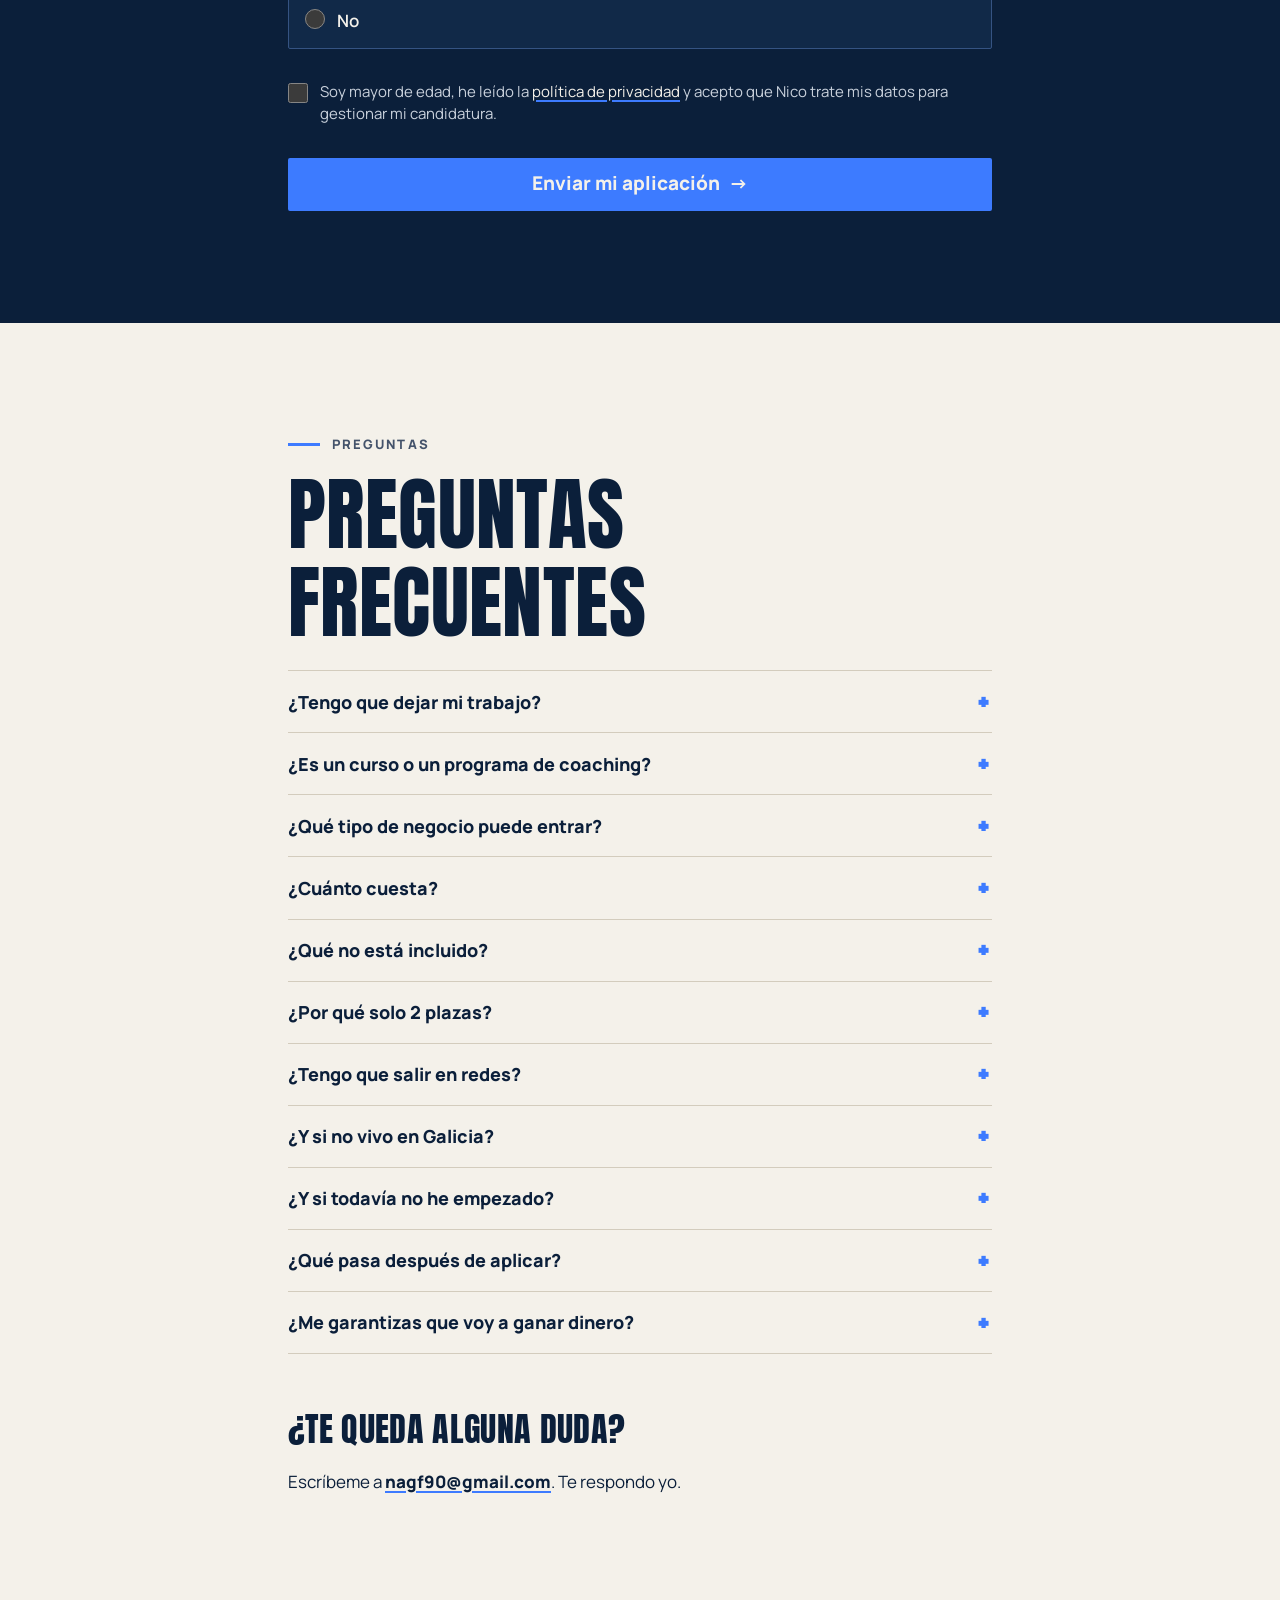
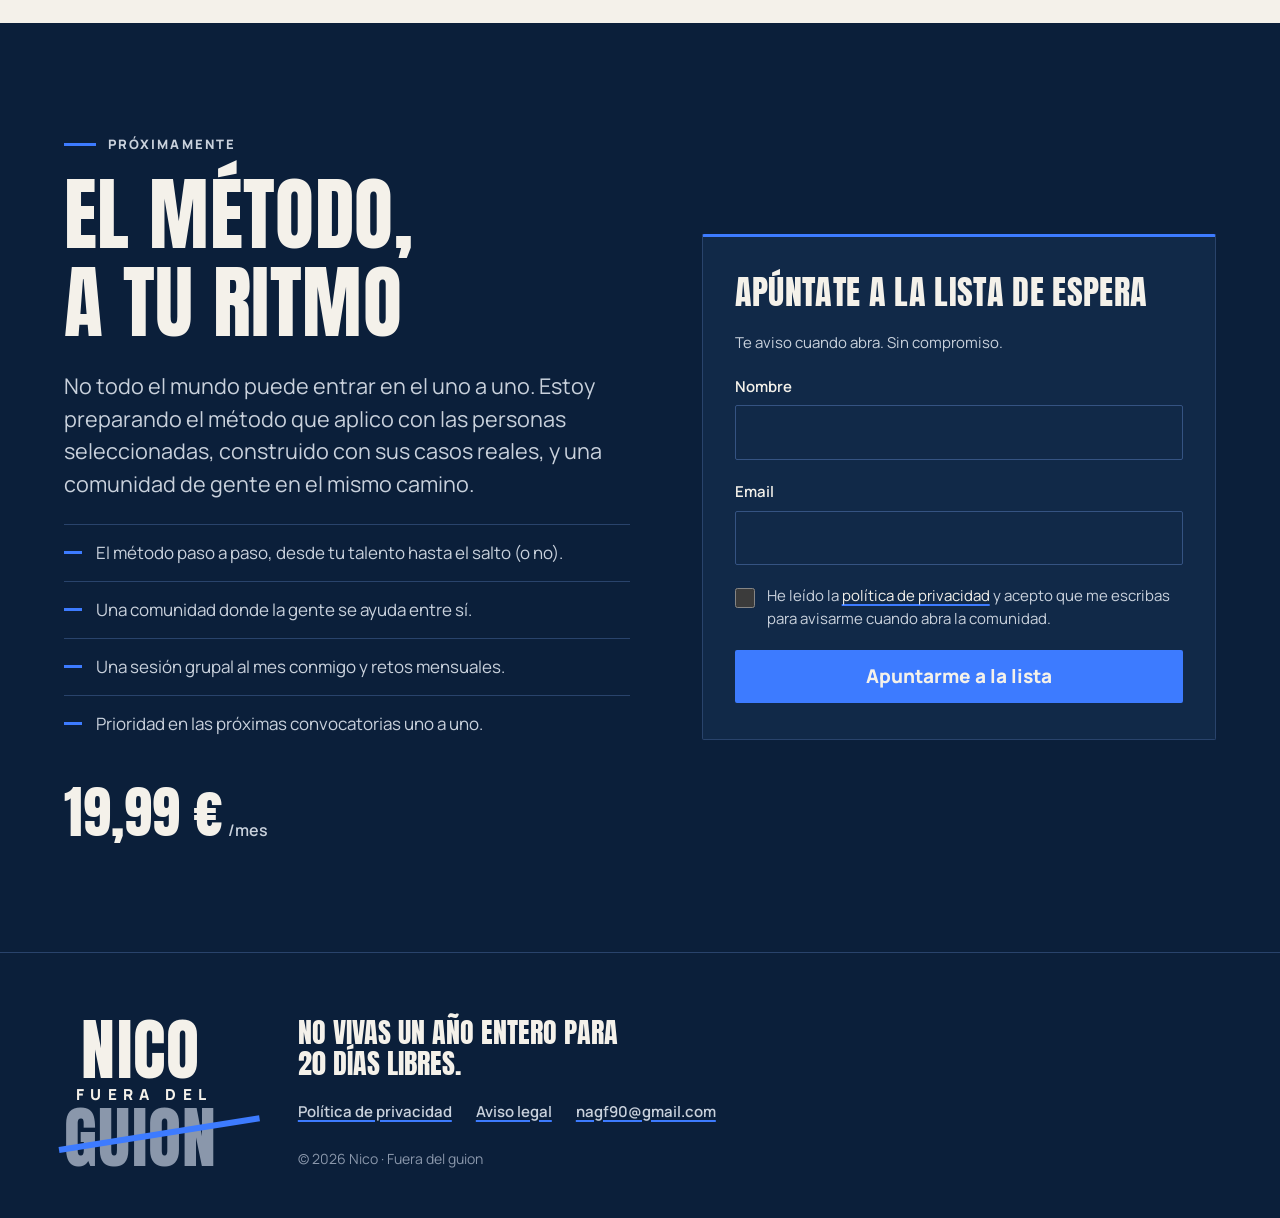
==== commit 222cee27: "Añade la imagen para compartir en redes y WhatsApp Co-Authored-By: Claude Opus 5.5 <noreply@anthropi" ====
--- a/index.html
+++ b/index.html
@@ -7,11 +7,18 @@
   <meta name="description" content="Nico es el socio de lanzamiento de personas con talento atrapadas en un empleo: construye su negocio a su lado hasta que alcanzan su número de libertad. Temporada 0: convocatoria abierta.">
   <meta name="theme-color" content="#0B1F3A">
 
-  <!-- Vista previa al compartir en redes. Cuando tengas una imagen (1200×630), súbela a img/ y descomenta la línea og:image. -->
+  <!-- Vista previa al compartir en redes y WhatsApp. Si cambias de dominio, actualiza las direcciones de abajo. -->
   <meta property="og:type" content="website">
+  <meta property="og:locale" content="es_ES">
+  <meta property="og:site_name" content="Nico · Fuera del guion">
+  <meta property="og:url" content="https://nicogolu.github.io/Nico-Fuera-del-Guion/">
   <meta property="og:title" content="Nico · Fuera del guion">
   <meta property="og:description" content="No vivas un año entero para 20 días libres. Temporada 0: 2 plazas para construir tu negocio a mi lado.">
-  <!-- <meta property="og:image" content="https://tudominio.com/img/compartir.jpg"> -->
+  <meta property="og:image" content="https://nicogolu.github.io/Nico-Fuera-del-Guion/img/compartir.png">
+  <meta property="og:image:width" content="1200">
+  <meta property="og:image:height" content="630">
+  <meta property="og:image:alt" content="No vivas un año entero para 20 días libres. Nico · Fuera del guion">
+  <meta name="twitter:card" content="summary_large_image">
 
   <link rel="icon" href="favicon.svg" type="image/svg+xml">
   <link rel="preconnect" href="https://fonts.googleapis.com">
